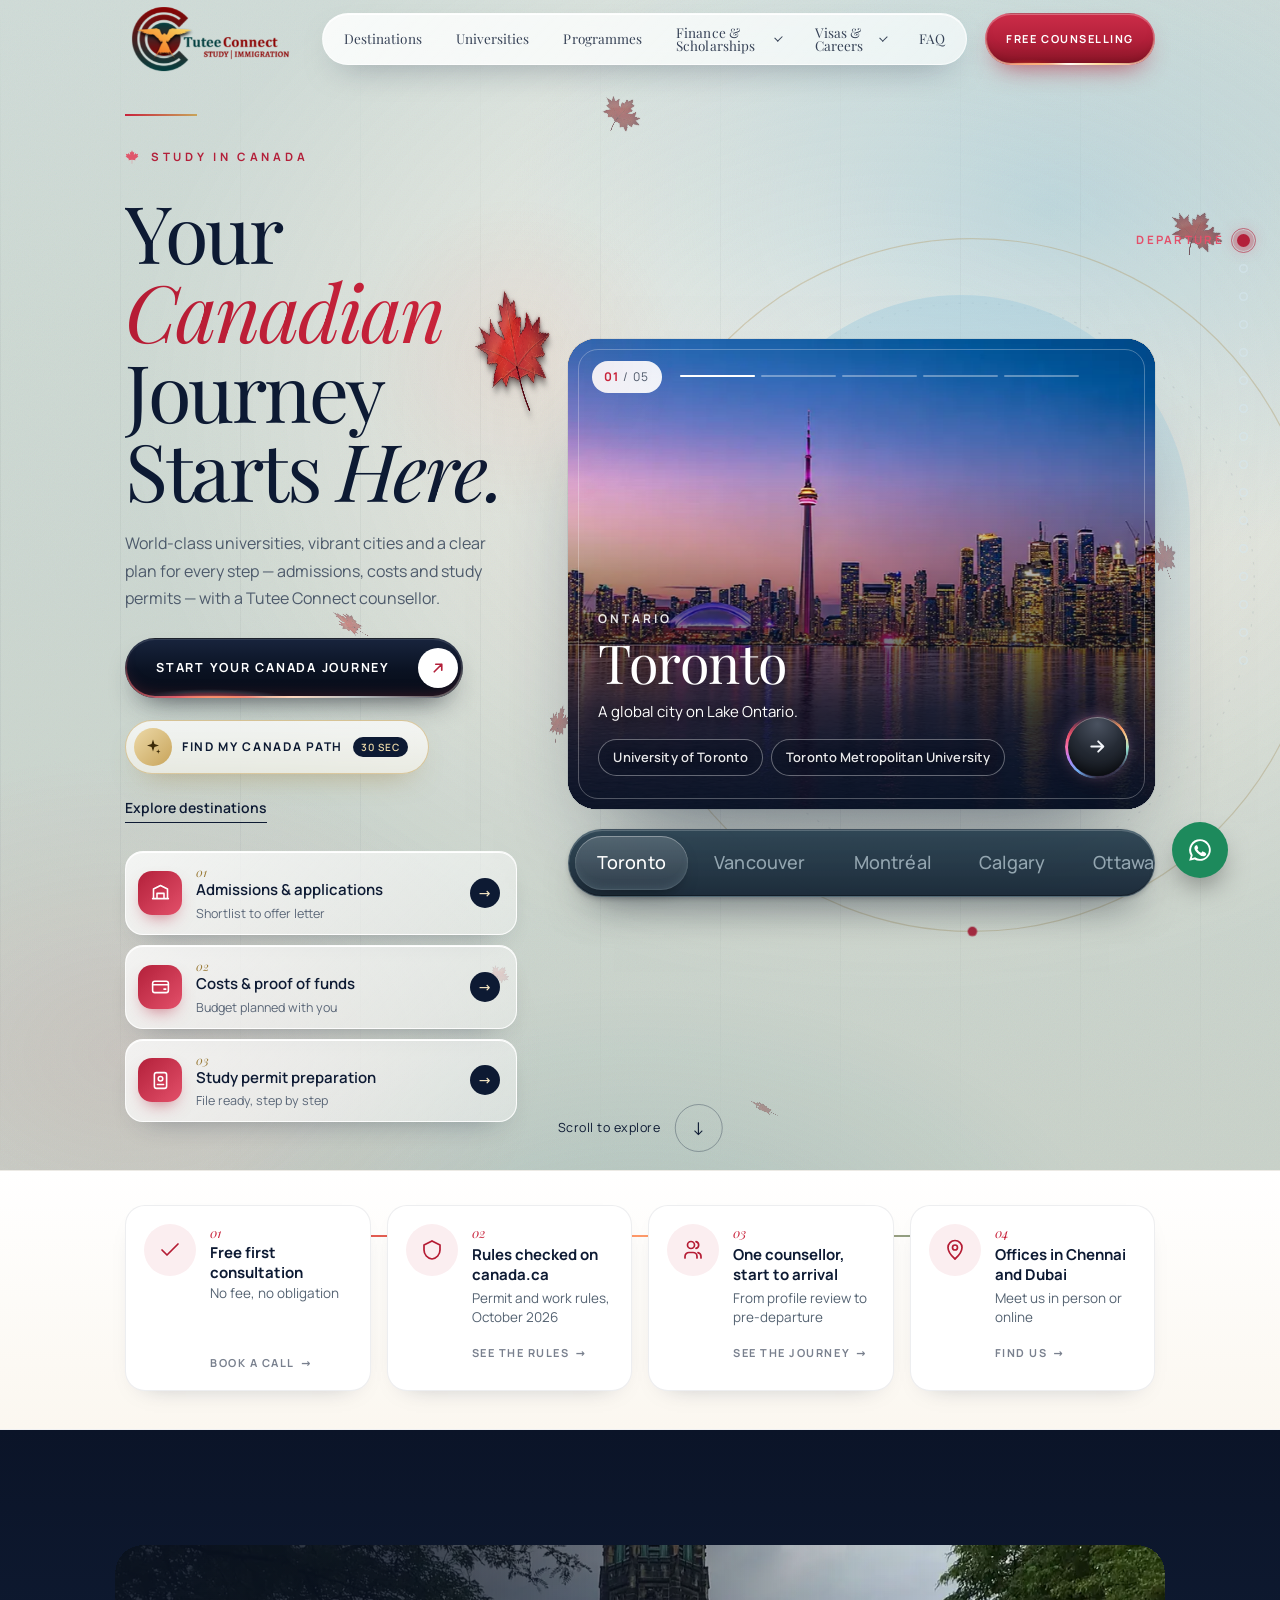
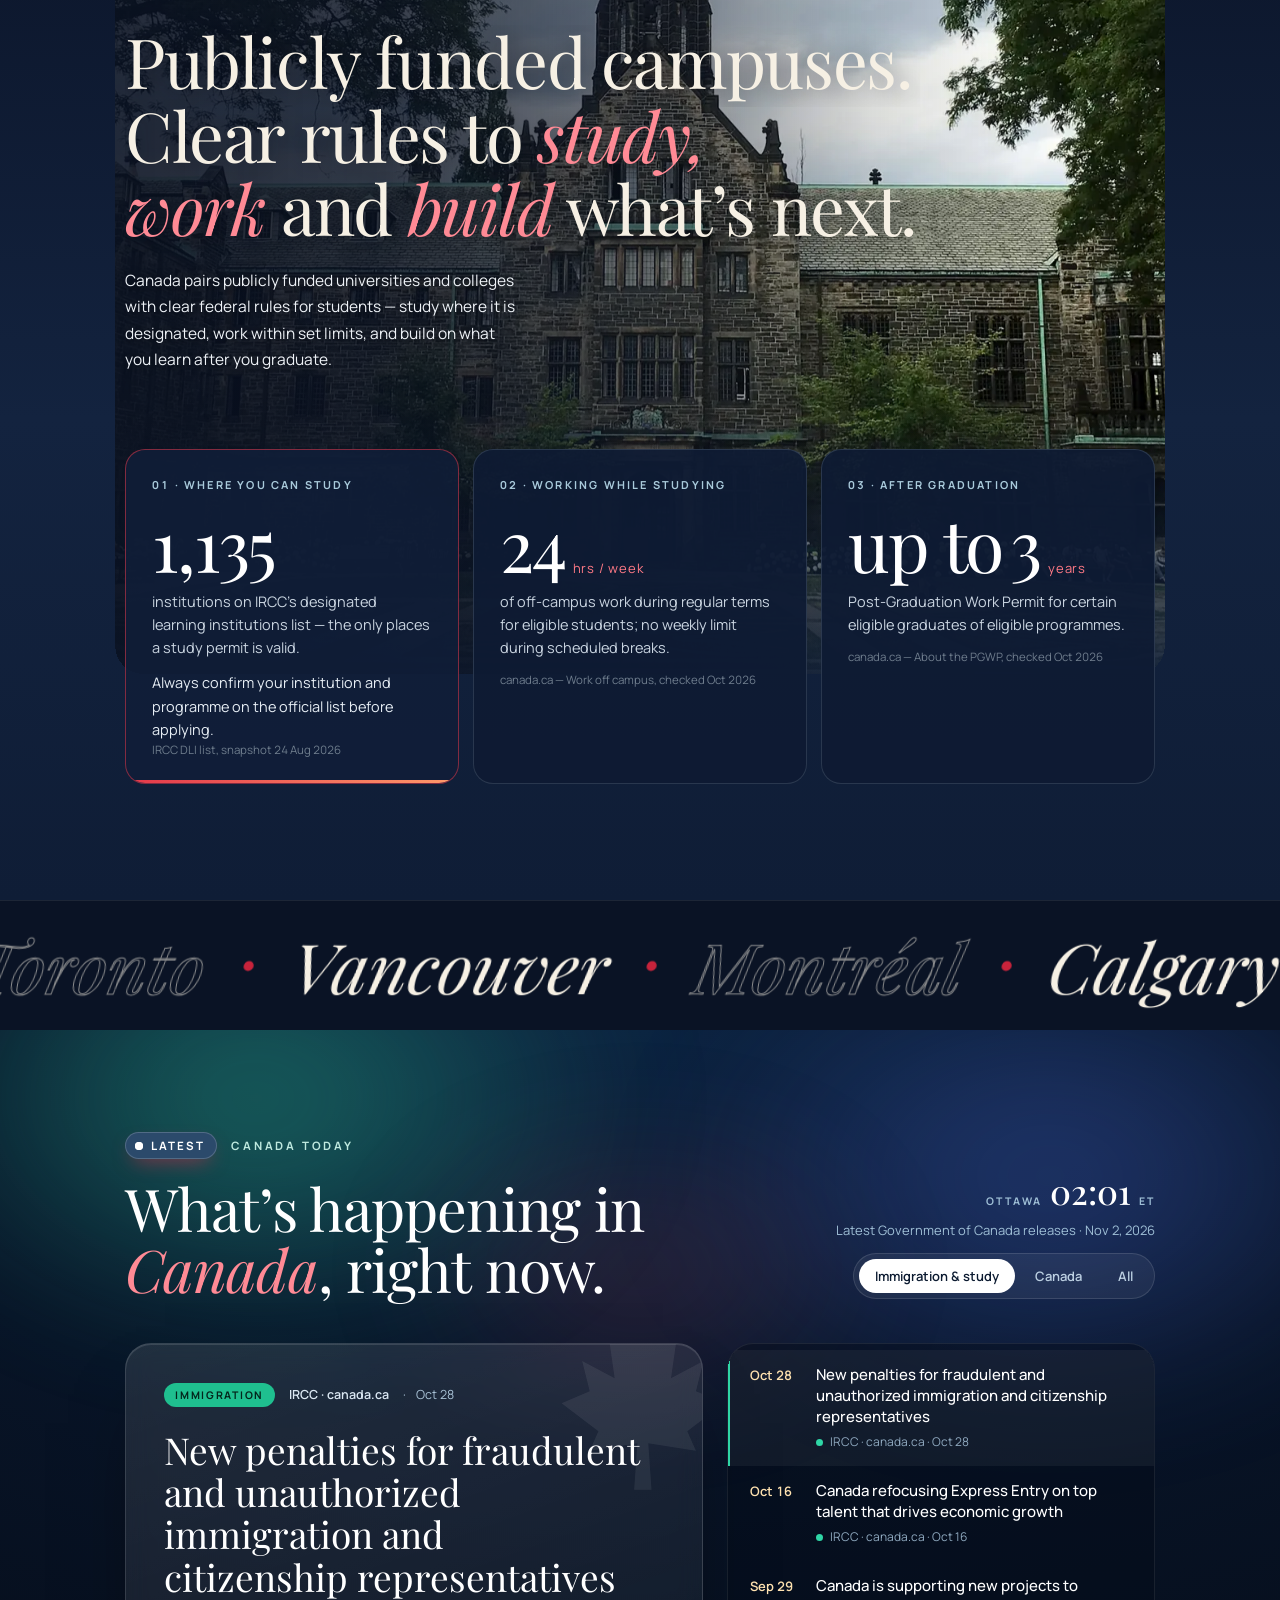
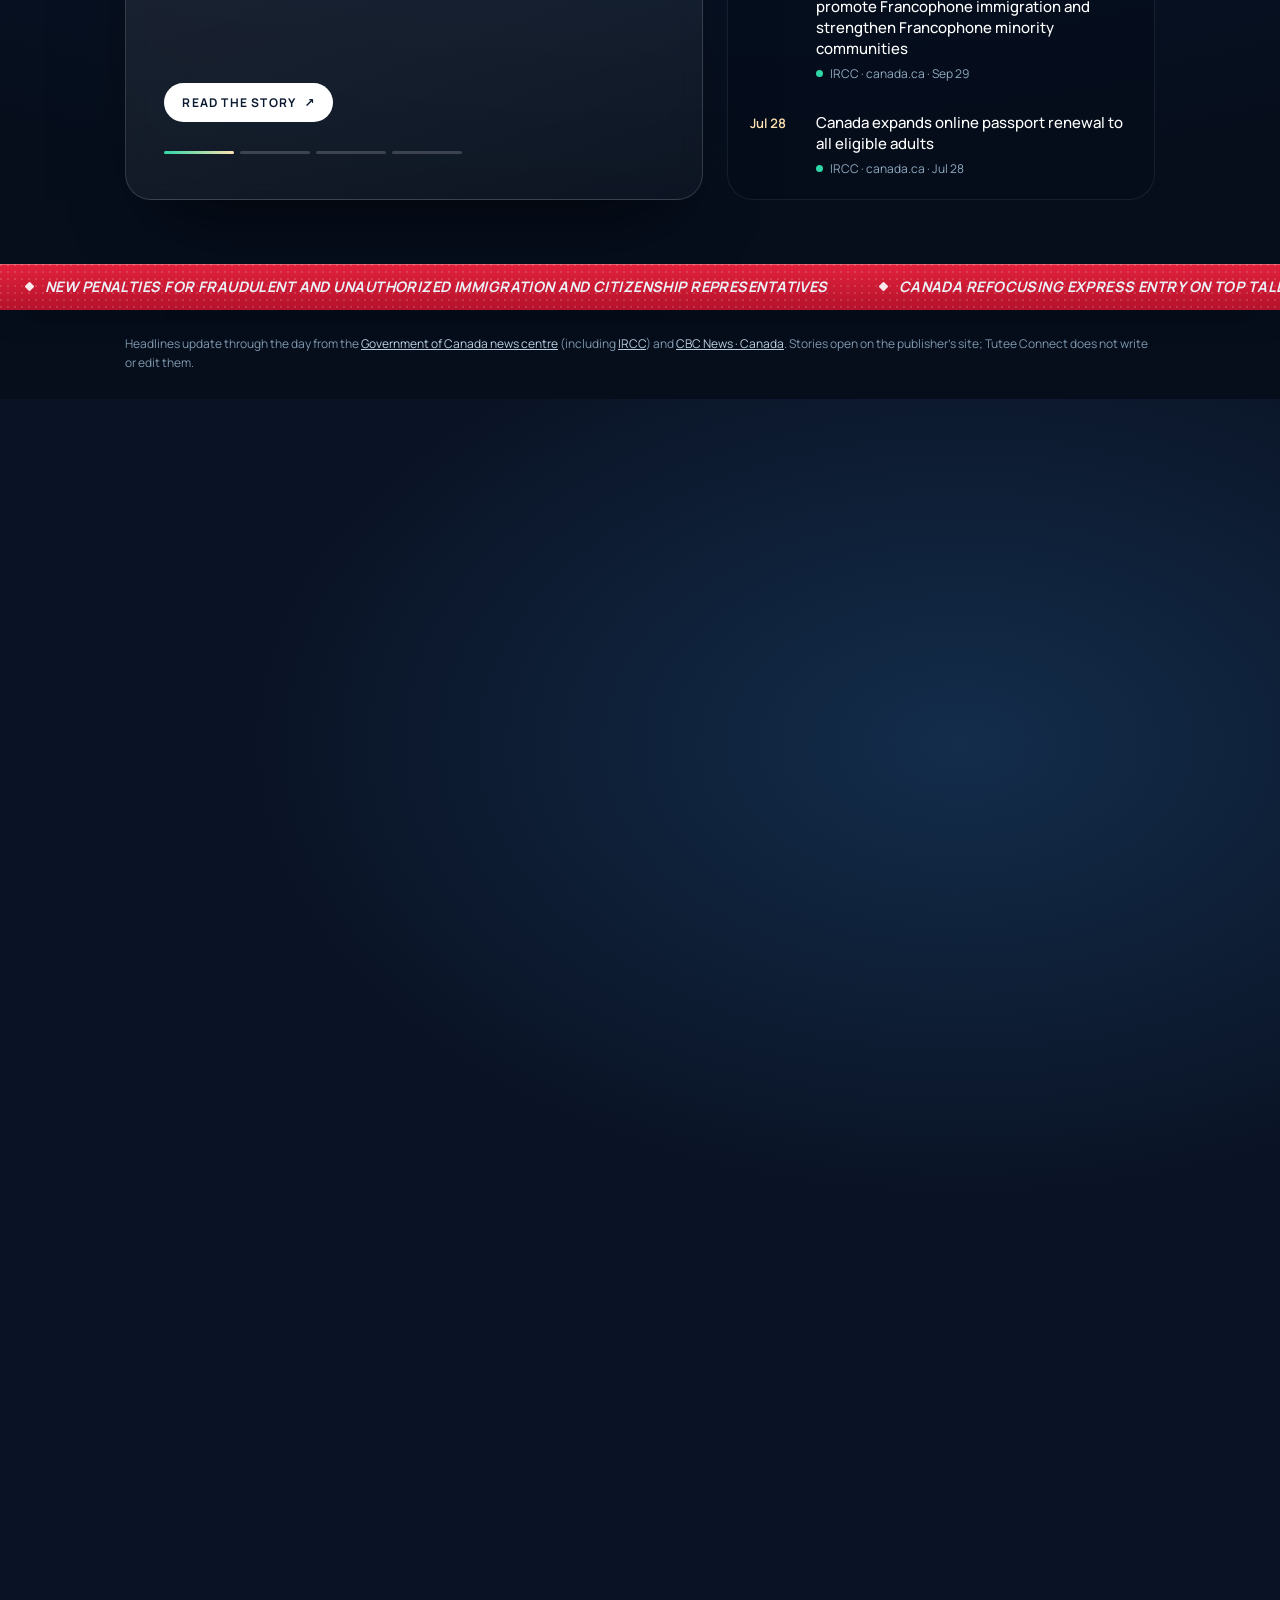
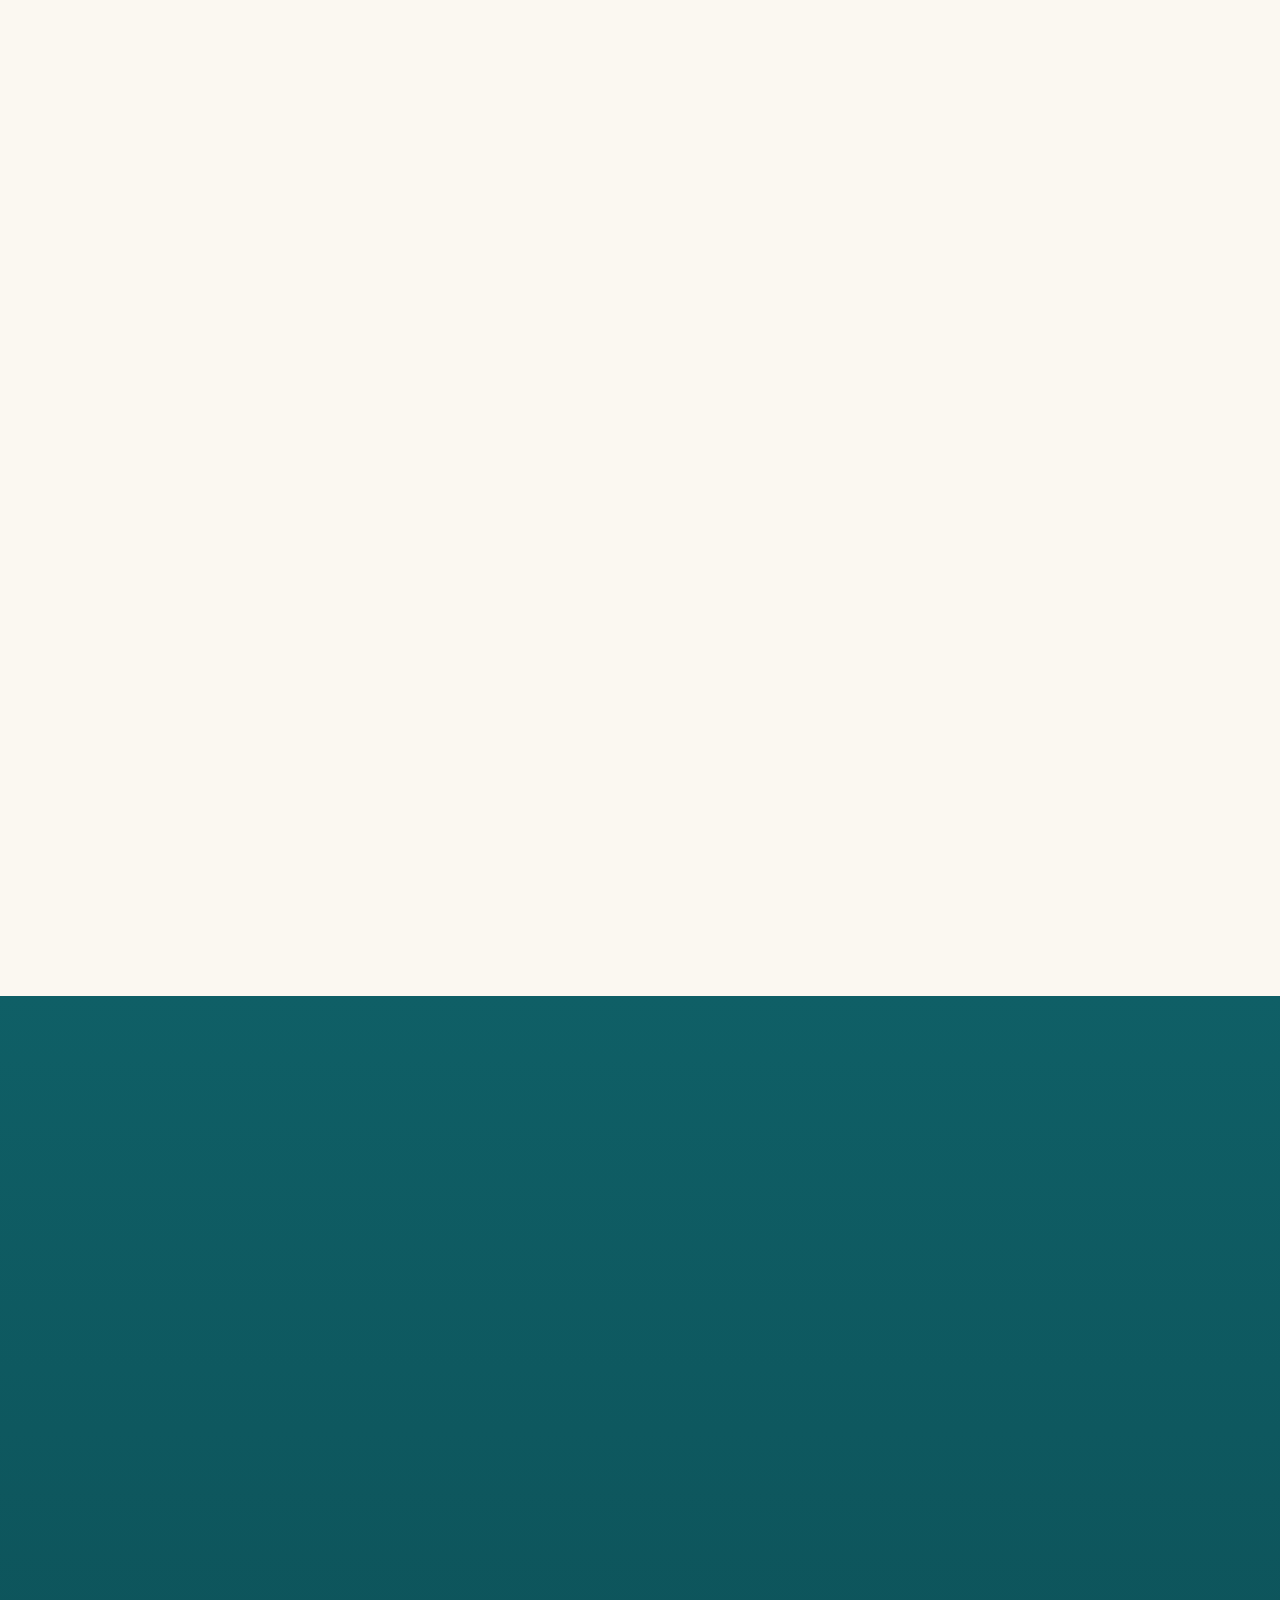
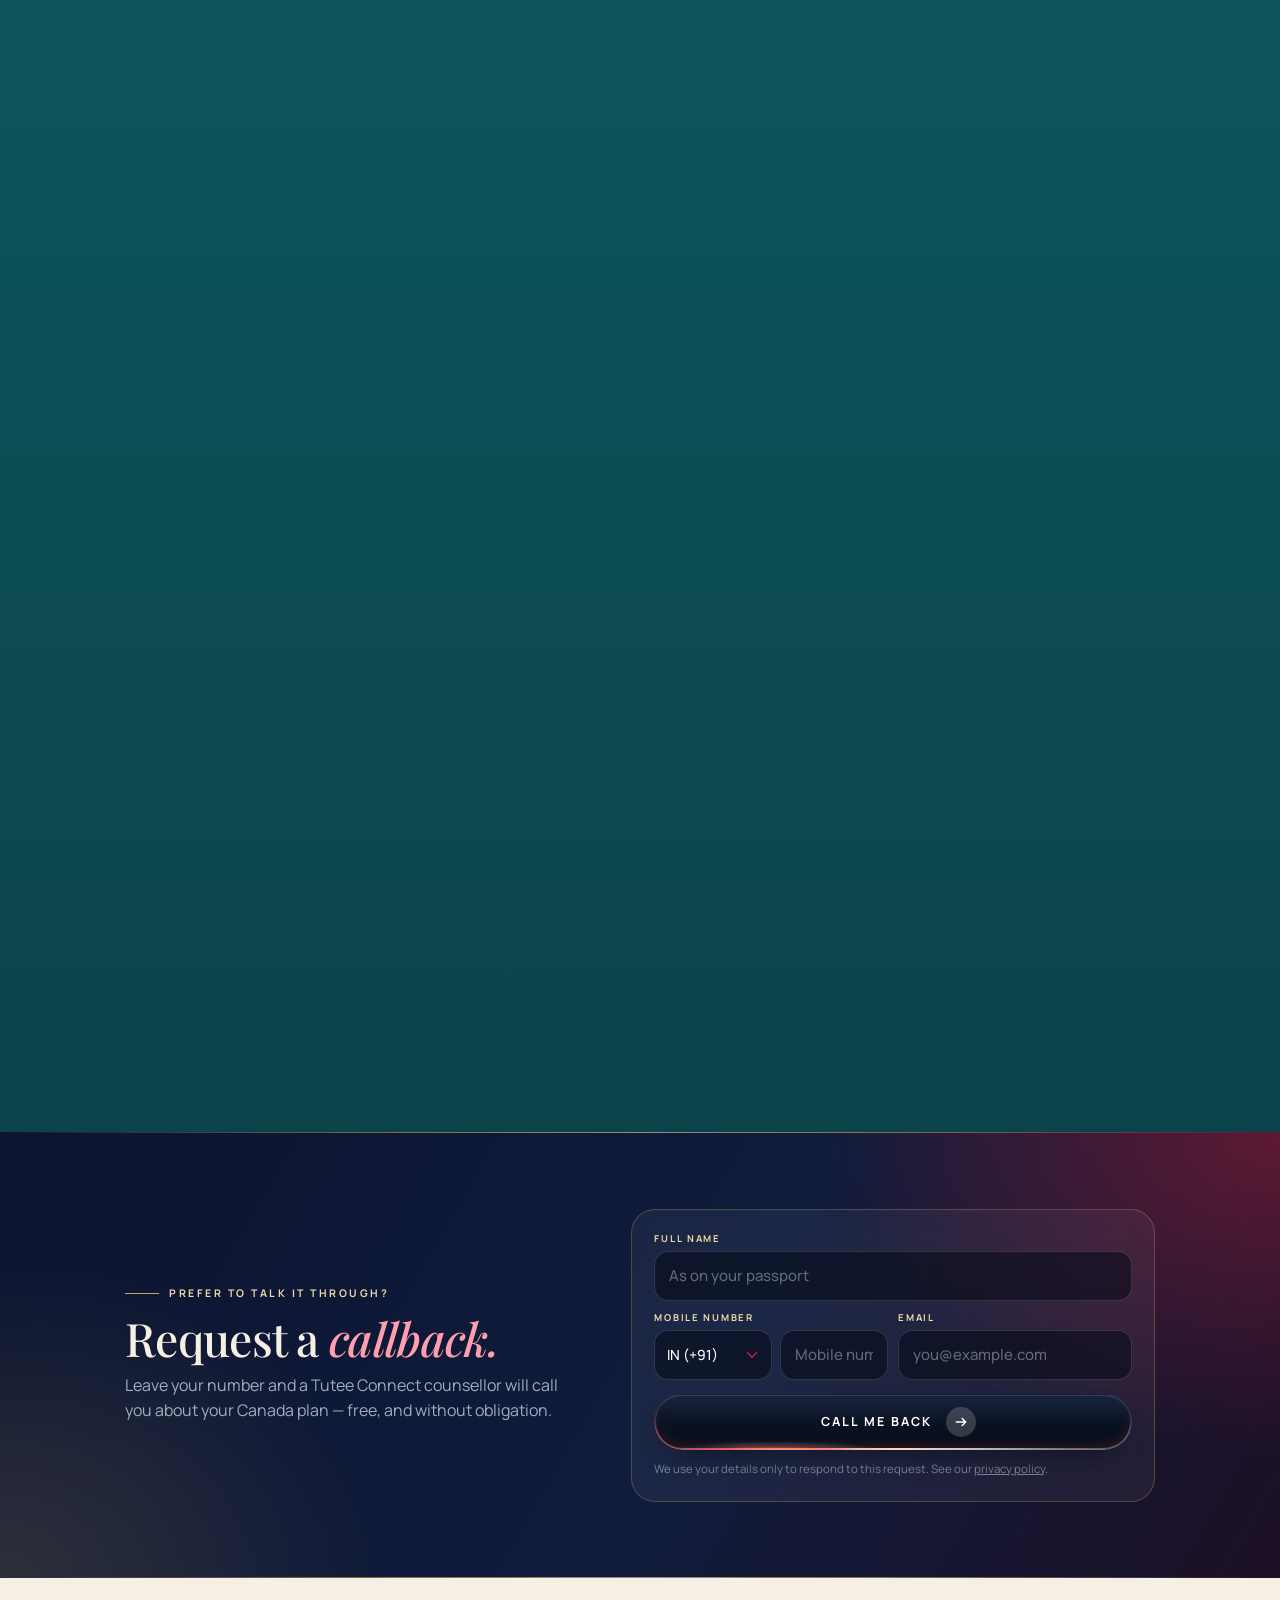
==== index.html @ 5ca63237 "canada changes" ====
<!DOCTYPE html>
<html lang="en-IN">
<head>
<meta charset="UTF-8">
<meta name="viewport" content="width=device-width, initial-scale=1">
<title>Study in Canada with Tutee Connect · Your Next Chapter, Written North</title>
<meta name="description" content="Explore Canadian cities and universities, build your study pathway, plan costs with official figures and prepare your study permit with Tutee Connect's Canada counsellors. Free counselling.">
<meta name="theme-color" content="#0a1325">
<link rel="icon" href="./assets/img/logo/icon-96.png">
<link rel="preload" as="font" type="font/woff2" href="./assets/canada/fonts/playfair-display-latin-400-normal.woff2" crossorigin>
<link rel="preload" as="font" type="font/woff2" href="./assets/canada/fonts/manrope-latin-500-normal.woff2" crossorigin>
<link rel="preload" as="image" href="./assets/img/cities/toronto.webp" imagesrcset="./assets/img/cities/toronto-m.webp 960w, ./assets/img/cities/toronto-l.webp 1280w, ./assets/img/cities/toronto.webp 1920w" imagesizes="(max-width: 760px) 97vw, (max-width: 999px) 100vw, (max-width: 1100px) 55vw, 700px" fetchpriority="high">
<link rel="stylesheet" href="./assets/canada/css/royal.css">
<style>
/* v119 · working-while-studying figures with visuals */
.wf2{gap:18px!important;border:0!important}
.wf2 .wf{position:relative;padding:22px 22px 24px!important;border-radius:22px;background:linear-gradient(160deg,rgba(255,255,255,.06),rgba(255,255,255,.015));border:1px solid rgba(200,164,90,.25)!important;overflow:hidden;transition:transform .5s var(--ease),border-color .4s}
.wf2 .wf:hover{transform:translateY(-6px);border-color:rgba(236,217,168,.6)!important}
.wf-v{position:relative;height:150px;border:0!important;padding:0!important;min-height:0!important;margin-bottom:14px;display:grid;place-items:center;border-radius:16px;background:radial-gradient(70% 90% at 50% 40%,rgba(227,80,106,.16),transparent 70%)}
.wf-v svg{margin-top:14px;width:104px;height:104px;fill:none;stroke-linecap:round;stroke-linejoin:round}
.wf-trk{stroke:rgba(255,255,255,.1);stroke-width:8}
.wf-ring{stroke:url(#none);stroke:#e3506a;stroke-width:8;stroke-dasharray:0 100;transform:rotate(-90deg);transform-origin:60px 60px;transition:stroke-dasharray 1.6s cubic-bezier(.3,.7,.2,1);filter:drop-shadow(0 0 6px rgba(227,80,106,.6))}
.wf2.in .wf-ring{stroke-dasharray:60 100}
.wf-hand line,.wf-min{stroke:#ecd9a8;stroke-width:3.5}
.wf-hand{transform-origin:60px 60px;animation:wfSpin 6s linear infinite}
.wf-dot{fill:#ecd9a8}
@keyframes wfSpin{to{transform:rotate(360deg)}}
.wf-cal{margin-top:14px;display:grid;grid-template-columns:repeat(6,22px);gap:6px}
.wf-cal i{display:grid;place-items:center;height:22px;border-radius:6px;font:700 9.5px var(--sans);font-style:normal;color:rgba(214,232,241,.45);background:rgba(255,255,255,.06)}
.wf-cal i.on{color:#fff;background:linear-gradient(135deg,#e3506a,#b3203a);box-shadow:0 0 12px rgba(227,80,106,.5);animation:wfPulse 3s ease-in-out infinite}
.wf-cal i.on:nth-child(6){animation-delay:.2s}.wf-cal i.on:nth-child(7){animation-delay:.4s}.wf-cal i.on:nth-child(8){animation-delay:.6s}.wf-cal i.on:nth-child(12){animation-delay:.8s}
@keyframes wfPulse{50%{filter:brightness(1.35)}}
.wf-inf{position:absolute;right:16px;top:4px;font:400 34px var(--serif);color:#ecd9a8}
.wf-uni path{stroke:#ecd9a8;stroke-width:3.5}
.wf-pin{fill:#e3506a;stroke:none;animation:wfBlink 1.6s ease-in-out infinite}
@keyframes wfBlink{50%{opacity:.2}}
.wf-tag{position:absolute;left:14px;top:12px;font:700 9.5px var(--sans);letter-spacing:.18em;text-transform:uppercase;color:#ecd9a8}
@media(prefers-reduced-motion:reduce){.wf-hand,.wf-cal i.on,.wf-pin{animation:none}.wf-ring{transition:none;stroke-dasharray:60 100}}
</style>
</head>
<body>

<a class="skip" href="#main">Skip to content</a>
<div class="progress" aria-hidden="true" data-progress></div>

<header class="hdr" data-hdr>
  <div class="wrap">
    <a class="logo" href="#top" aria-label="Tutee Connect — back to top"><img src="./assets/img/logo/logo-hd.webp" alt="Tutee Connect — Study | Immigration" width="1000" height="408"></a>
    <nav class="nav" aria-label="Primary">
      <a href="#destinations">Destinations</a><a href="#universities">Universities</a><a href="#programmes">Programmes</a>
      <div class="nav-dd"><a href="#finance" aria-haspopup="true">Finance &amp; Scholarships<i aria-hidden="true"></i></a><div class="nav-menu"><a href="#finance">Working while studying &amp; finance</a><a href="#scholarships">Scholarships &amp; loans</a></div></div>
      <div class="nav-dd"><a href="#permit" aria-haspopup="true">Visas &amp; Careers<i aria-hidden="true"></i></a><div class="nav-menu"><a href="#admissions">Admissions &amp; intakes</a><a href="#permit">Study permit</a><a href="#careers">Careers &amp; PR path</a><a href="#family">Coming with family</a></div></div>
      <a href="#faq">FAQ</a>
    </nav>
    <a class="btn sm hdr-cta cta2" href="#contact" data-magnetic><span class="cta2-roll" data-t="Free counselling"><span>Free counselling</span></span></a>
    <button class="burger" type="button" aria-label="Open menu" aria-controls="drawer" aria-expanded="false" data-open-drawer><span></span></button>
  </div>
</header>

<div class="drawer" id="drawer" aria-hidden="true" data-drawer>
  <div class="drawer-top">
    <span class="logo"><img src="./assets/img/logo/logo-hd.webp" alt="Tutee Connect" width="1000" height="408" style="height:34px"></span>
    <button class="x" type="button" aria-label="Close menu" data-close-drawer>×</button>
  </div>
  <nav class="dn" aria-label="Mobile" data-dn>
    <a class="dt" href="#destinations" style="--i:0"><span class="dt-ic"><svg viewBox="0 0 24 24" aria-hidden="true"><path d="M12 21s-7-6.2-7-11.5A7 7 0 0 1 19 9.5C19 14.8 12 21 12 21z"/><circle cx="12" cy="9.5" r="2.5"/></svg></span><span class="dt-t"><b>Destinations</b><small>Cities & provinces</small></span><span class="dt-n" aria-hidden="true">01</span></a><a class="dt" href="#universities" style="--i:1"><span class="dt-ic"><svg viewBox="0 0 24 24" aria-hidden="true"><path d="M3 9l9-5 9 5M5 10v8M9.5 10v8M14.5 10v8M19 10v8M3 20h18"/></svg></span><span class="dt-t"><b>Universities</b><small>Top schools & DLIs</small></span><span class="dt-n" aria-hidden="true">02</span></a><a class="dt" href="#programmes" style="--i:2"><span class="dt-ic"><svg viewBox="0 0 24 24" aria-hidden="true"><path d="M4 5.5A2.5 2.5 0 0 1 6.5 3H20v15H6.5A2.5 2.5 0 0 0 4 20.5zM4 20.5A2.5 2.5 0 0 0 6.5 23H20M8 8h8M8 12h6"/></svg></span><span class="dt-t"><b>Programmes</b><small>Build your pathway</small></span><span class="dt-n" aria-hidden="true">03</span></a><a class="dt" href="#admissions" style="--i:3"><span class="dt-ic"><svg viewBox="0 0 24 24" aria-hidden="true"><rect x="3" y="5" width="18" height="16" rx="2.5"/><path d="M3 10h18M8 3v4M16 3v4M8 14h3"/></svg></span><span class="dt-t"><b>Admissions</b><small>Intakes & docs</small></span><span class="dt-n" aria-hidden="true">04</span></a><a class="dt" href="#journey" style="--i:4"><span class="dt-ic"><svg viewBox="0 0 24 24" aria-hidden="true"><circle cx="6" cy="18" r="2.5"/><circle cx="18" cy="6" r="2.5"/><path d="M8.5 18H15a3 3 0 0 0 0-6H9a3 3 0 0 1 0-6h6.5"/></svg></span><span class="dt-t"><b>Your journey</b><small>Step by step</small></span><span class="dt-n" aria-hidden="true">05</span></a><a class="dt" href="#finance" style="--i:5"><span class="dt-ic"><svg viewBox="0 0 24 24" aria-hidden="true"><rect x="3" y="6" width="18" height="14" rx="2.5"/><path d="M3 10h18M16 15h2"/><path d="M6 6l9-3 2 3"/></svg></span><span class="dt-t"><b>Finance</b><small>Costs & funds</small></span><span class="dt-n" aria-hidden="true">06</span></a><a class="dt" href="#scholarships" style="--i:6"><span class="dt-ic"><svg viewBox="0 0 24 24" aria-hidden="true"><circle cx="12" cy="9" r="6"/><path d="M8.5 14l-1.5 7 5-3 5 3-1.5-7"/></svg></span><span class="dt-t"><b>Scholarships</b><small>Awards & funding</small></span><span class="dt-n" aria-hidden="true">07</span></a><a class="dt" href="#permit" style="--i:7"><span class="dt-ic"><svg viewBox="0 0 24 24" aria-hidden="true"><rect x="5" y="2.5" width="14" height="19" rx="2.5"/><circle cx="12" cy="10" r="3"/><path d="M8.5 17h7"/></svg></span><span class="dt-t"><b>Study permit</b><small>How to apply</small></span><span class="dt-n" aria-hidden="true">08</span></a><a class="dt" href="#careers" style="--i:8"><span class="dt-ic"><svg viewBox="0 0 24 24" aria-hidden="true"><rect x="3" y="7" width="18" height="13" rx="2.5"/><path d="M9 7V5a2 2 0 0 1 2-2h2a2 2 0 0 1 2 2v2M3 12.5h18"/></svg></span><span class="dt-t"><b>Careers</b><small>Work rights</small></span><span class="dt-n" aria-hidden="true">09</span></a><a class="dt" href="#life" style="--i:9"><span class="dt-ic"><svg viewBox="0 0 24 24" aria-hidden="true"><path d="M12 2l1.6 3.5 2.6-1-.6 4.2 3-1.6-.7 2.8 2.6 1.1-3.4 2.6.8 1.8-4.4-.7.3 4.3h-1.6l.3-4.3-4.4.7.8-1.8-3.4-2.6 2.6-1.1-.7-2.8 3 1.6-.6-4.2 2.6 1z"/></svg></span><span class="dt-t"><b>Life in Canada</b><small>Housing & seasons</small></span><span class="dt-n" aria-hidden="true">10</span></a><a class="dt dt-wide" href="#faq" style="--i:10"><span class="dt-ic"><svg viewBox="0 0 24 24" aria-hidden="true"><path d="M4 5h16v11H9l-5 4z"/><path d="M9.8 8.6a2.3 2.3 0 1 1 3 2.2c-.6.3-.8.6-.8 1.2M12 14h.01"/></svg></span><span class="dt-t"><b>Questions</b><small>Ask Tutee Connect AI</small></span><span class="dt-n" aria-hidden="true">11</span></a>
  </nav>
  <div class="dn-foot">
    <a class="btn" href="#contact">Free counselling <span class="ar">→</span></a>
    <div class="dn-quick"><a href="tel:+917358364959" aria-label="Call +91 735-836-4959"><svg viewBox="0 0 24 24" aria-hidden="true"><path d="M5 3h3.5l1.5 5-2.2 1.4a12 12 0 0 0 6.8 6.8L16 14l5 1.5V19a2 2 0 0 1-2 2A16 16 0 0 1 3 5a2 2 0 0 1 2-2z"/></svg>Call</a><a href="https://wa.me/917358364959" target="_blank" rel="noopener" aria-label="Chat on WhatsApp"><svg viewBox="0 0 24 24" aria-hidden="true"><path d="M4 20l1.3-4A8 8 0 1 1 8.4 19z"/><path d="M9 9.5c.3 2.2 2.3 4.3 4.6 4.8l1.2-1.2 1.7.8c-.2 1.2-1.2 1.9-2.4 1.8C10.8 15.4 8.4 13 8.2 9.7c0-1.2.7-2.1 1.8-2.3l.8 1.7z"/></svg>WhatsApp</a></div>
  </div>
</div>

<main id="main">

<!-- HERO · the maple-leaf journey ===================================== -->
<div class="loader" data-loader aria-hidden="true"><canvas class="loader-leaf" width="160" height="160" data-loader-leaf></canvas><span class="loader-line"><i></i></span><span class="loader-k">Tutee Connect · Canada</span></div>
<section class="hero hx" id="top" aria-label="Study in Canada" data-hero>
  <div class="hx-bg" aria-hidden="true"><i class="hx-aura" data-hx-aura></i><svg class="hx-orbit" viewBox="0 0 600 600"><circle cx="300" cy="300" r="290"/><circle cx="300" cy="300" r="236" class="o2"/><circle cx="300" cy="590" r="4" class="o-dot"/></svg></div>
  <div class="hx-grid">
    <div class="hx-copy">
      <p class="kicker kicker-leaf fade-up t1">Study in Canada</p>
      <h1 class="display" data-hero-title>
        <span class="ln"><span>Your</span></span>
        <span class="ln"><span class="crim">Canadian</span></span>
        <span class="ln"><span>Journey</span></span>
        <span class="ln"><span>Starts <em>Here.</em></span></span>
      </h1>
      <p class="hx-sub fade-up t2">World-class universities, vibrant cities and a clear plan for every step — admissions, costs and study permits — with a Tutee Connect counsellor.</p>
      <div class="hx-ctas fade-up t3">
        <a class="btn btn-hero cta2" href="#contact" data-magnetic><span class="cta2-roll" data-t="Start your Canada journey"><span>Start your Canada journey</span></span><span class="cta2-ar" aria-hidden="true"><svg viewBox="0 0 24 24"><path d="M7 17L17 7M9 7h8v8" fill="none" stroke="currentColor" stroke-width="2.2" stroke-linecap="round" stroke-linejoin="round"/></svg></span></a>
        <button type="button" class="qz-open" data-qz-open><span class="qz-ic"><svg viewBox="0 0 24 24" aria-hidden="true"><path d="M12 2l1.9 6.1L20 10l-6.1 1.9L12 18l-1.9-6.1L4 10l6.1-1.9z"/><path d="M19 15l.8 2.2L22 18l-2.2.8L19 21l-.8-2.2L16 18l2.2-.8z"/></svg></span>Find my Canada path<small>30 sec</small></button>
        <a class="tlink" href="#destinations">Explore destinations</a>
      </div>
      <ul class="hx-trust ht2" aria-label="What we help with"><li style="--i:0"><a href="#admissions"><span class="ht-ic"><svg viewBox="0 0 24 24" aria-hidden="true"><path d="M4 19V8l8-4 8 4v11M8 19v-6h8v6M3 19h18"/></svg></span><span class="ht-t"><small>01</small><b>Admissions &amp; applications</b><em>Shortlist to offer letter</em></span><span class="ht-ar" aria-hidden="true">→</span></a></li><li style="--i:1"><a href="#finance"><span class="ht-ic"><svg viewBox="0 0 24 24" aria-hidden="true"><rect x="3" y="6" width="18" height="13" rx="2.5"/><path d="M3 10h18M16 15h2"/></svg></span><span class="ht-t"><small>02</small><b>Costs &amp; proof of funds</b><em>Budget planned with you</em></span><span class="ht-ar" aria-hidden="true">→</span></a></li><li style="--i:2"><a href="#permit"><span class="ht-ic"><svg viewBox="0 0 24 24" aria-hidden="true"><rect x="5" y="3" width="14" height="18" rx="2.5"/><circle cx="12" cy="10" r="2.6"/><path d="M8.5 16.5h7"/></svg></span><span class="ht-t"><small>03</small><b>Study permit preparation</b><em>File ready, step by step</em></span><span class="ht-ar" aria-hidden="true">→</span></a></li></ul>
    </div>
    <div class="hx-stage fade-up t2">
      <div class="hx-tilt" data-hx-tilt>
      <figure class="hx-card" data-hx-card aria-live="polite">
        <i class="hx-blur" data-hx-blur style="background-image:url(./assets/img/cities/toronto-blur.webp)" aria-hidden="true"></i>
        <div class="hx-prog" aria-hidden="true" data-hx-prog><i class="on"></i><i></i><i></i><i></i><i></i></div>
        <img class="on" data-c="toronto" src="./assets/img/cities/toronto.webp" srcset="./assets/img/cities/toronto-m.webp 960w, ./assets/img/cities/toronto-l.webp 1280w, ./assets/img/cities/toronto.webp 1920w" sizes="(max-width: 760px) 97vw, (max-width: 999px) 100vw, (max-width: 1100px) 55vw, 700px" alt="Toronto waterfront and the CN Tower" width="2400" height="1501" fetchpriority="high" data-h-img>
        <img data-c="vancouver" src="./assets/img/cities/vancouver.webp" srcset="./assets/img/cities/vancouver-m.webp 960w, ./assets/img/cities/vancouver-l.webp 1280w, ./assets/img/cities/vancouver.webp 1920w" sizes="(max-width: 760px) 97vw, (max-width: 999px) 100vw, (max-width: 1100px) 55vw, 700px" alt="Vancouver skyline, harbour and North Shore mountains" width="2400" height="1718" loading="lazy" fetchpriority="low" decoding="async">
        <img data-c="montreal" src="./assets/img/cities/montreal.webp" srcset="./assets/img/cities/montreal-m.webp 960w, ./assets/img/cities/montreal-l.webp 1280w, ./assets/img/cities/montreal.webp 1920w" sizes="(max-width: 760px) 97vw, (max-width: 999px) 100vw, (max-width: 1100px) 55vw, 700px" alt="Montréal skyline above the Old Port" width="2400" height="1572" loading="lazy" fetchpriority="low" decoding="async">
        <img data-c="calgary" src="./assets/img/cities/calgary.webp" srcset="./assets/img/cities/calgary-m.webp 960w, ./assets/img/cities/calgary-l.webp 1280w, ./assets/img/cities/calgary.webp 1920w" sizes="(max-width: 760px) 97vw, (max-width: 999px) 100vw, (max-width: 1100px) 55vw, 700px" alt="Calgary downtown skyline" width="2400" height="1351" loading="lazy" fetchpriority="low" decoding="async">
        <img data-c="ottawa" src="./assets/img/cities/ottawa.webp" srcset="./assets/img/cities/ottawa-m.webp 960w, ./assets/img/cities/ottawa-l.webp 1280w, ./assets/img/cities/ottawa.webp 1920w" sizes="(max-width: 760px) 97vw, (max-width: 999px) 100vw, (max-width: 1100px) 55vw, 700px" alt="Parliament of Canada above the Ottawa River" width="2400" height="1351" loading="lazy" fetchpriority="low" decoding="async">
        <span class="hx-num"><b data-hx-n>01</b> / 05</span>
        <figcaption class="hx-cap"><span data-hx-prov>Ontario</span><b data-hx-name>Toronto</b><small data-hx-line>A global city on Lake Ontario.</small><span class="hx-unis" data-hx-unis><em>University of Toronto</em><em>Toronto Metropolitan University</em></span></figcaption>
        <button type="button" class="hx-go" data-hx-go aria-label="Explore Toronto in the destinations atlas"><svg class="go-ar" viewBox="0 0 24 24" aria-hidden="true"><path d="M5 12h13M13 6l6 6-6 6" fill="none" stroke="currentColor" stroke-width="2.2" stroke-linecap="round" stroke-linejoin="round"/></svg></button>
        <small class="hx-cred" data-hx-cred></small>
        <span class="hx-glare" aria-hidden="true"></span>
      </figure>
      </div>
      <div class="hx-tabs" role="tablist" aria-label="Choose a city" data-hx-tabs>
        <button type="button" role="tab" data-city="toronto" aria-selected="true">Toronto</button>
        <button type="button" role="tab" data-city="vancouver" aria-selected="false">Vancouver</button>
        <button type="button" role="tab" data-city="montreal" aria-selected="false">Montréal</button>
        <button type="button" role="tab" data-city="calgary" aria-selected="false">Calgary</button>
        <button type="button" role="tab" data-city="ottawa" aria-selected="false">Ottawa</button>
      </div>
    </div>
  </div>
  <a class="scroll-btn" href="#manifesto"><span>Scroll to explore</span><i aria-hidden="true">↓</i></a>
</section>
<canvas class="leaf-layer" data-leaf-layer aria-hidden="true"></canvas>

<!-- MANIFESTO =========================================================== -->
<section class="proof" aria-label="Why students work with Tutee Connect" data-proof>
  <ul class="wrap proof-list">
    <span class="pf-line" aria-hidden="true"><i></i></span>
    <li><a class="pf" href="#contact" style="--i:0"><span class="pf-ic"><svg viewBox="0 0 24 24" aria-hidden="true"><path d="M20 6 9 17l-5-5" fill="none" stroke="currentColor" stroke-width="1.7" stroke-linecap="round" stroke-linejoin="round"/></svg><i aria-hidden="true"></i></span><span class="pf-t"><small class="pf-n">01</small><b>Free first consultation</b><span class="pf-s">No fee, no obligation</span><span class="pf-more">Profile, budget and options reviewed together</span></span><span class="pf-go" aria-hidden="true">Book a call <em>→</em></span></a></li>
    <li><a class="pf" href="#permit" style="--i:1"><span class="pf-ic"><svg viewBox="0 0 24 24" aria-hidden="true"><path d="M12 3 4 7v5c0 4.5 3.4 8.4 8 9 4.6-.6 8-4.5 8-9V7z" fill="none" stroke="currentColor" stroke-width="1.7" stroke-linecap="round" stroke-linejoin="round"/></svg><i aria-hidden="true"></i></span><span class="pf-t"><small class="pf-n">02</small><b>Rules checked on canada.ca</b><span class="pf-s">Permit and work rules, October 2026</span><span class="pf-more">Permit and PGWP points link to IRCC</span></span><span class="pf-go" aria-hidden="true">See the rules <em>→</em></span></a></li>
    <li><a class="pf" href="#journey" style="--i:2"><span class="pf-ic"><svg viewBox="0 0 24 24" aria-hidden="true"><path d="M16 20v-1.5a4 4 0 0 0-4-4H8a4 4 0 0 0-4 4V20M10 10.5a3.5 3.5 0 1 0 0-7 3.5 3.5 0 0 0 0 7M20 20v-1.5a4 4 0 0 0-3-3.9M15 3.6a3.5 3.5 0 0 1 0 6.8" fill="none" stroke="currentColor" stroke-width="1.7" stroke-linecap="round" stroke-linejoin="round"/></svg><i aria-hidden="true"></i></span><span class="pf-t"><small class="pf-n">03</small><b>One counsellor, start to arrival</b><span class="pf-s">From profile review to pre-departure</span><span class="pf-more">Eight steps, one person to ask</span></span><span class="pf-go" aria-hidden="true">See the journey <em>→</em></span></a></li>
    <li><a class="pf" href="#contact" style="--i:3"><span class="pf-ic"><svg viewBox="0 0 24 24" aria-hidden="true"><path d="M12 21s-7-6.2-7-11.5A7 7 0 0 1 19 9.5C19 14.8 12 21 12 21zM12 12a2.5 2.5 0 1 0 0-5 2.5 2.5 0 0 0 0 5" fill="none" stroke="currentColor" stroke-width="1.7" stroke-linecap="round" stroke-linejoin="round"/></svg><i aria-hidden="true"></i></span><span class="pf-t"><small class="pf-n">04</small><b>Offices in Chennai and Dubai</b><span class="pf-s">Meet us in person or online</span><span class="pf-more">Chennai · Dubai · or a video call</span></span><span class="pf-go" aria-hidden="true">Find us <em>→</em></span></a></li>
  </ul>
</section>
<section class="mf2" id="manifesto" aria-label="Why Canada" data-mf2>
  <div class="mf2-sticky">
    <figure class="mf2-media" data-mf2-media aria-hidden="true">
      <div class="mf2-img" data-mf2-img><img src="./assets/img/photos/trinity-college.webp" srcset="./assets/img/photos/trinity-college-m.webp 1200w, ./assets/img/photos/trinity-college.webp 1920w" sizes="100vw" alt="Trinity College quadrangle, University of Toronto" width="2560" height="1918" loading="lazy" decoding="async"></div>
      <div class="mf2-shade"></div>
      <figcaption>Trinity College, University of Toronto</figcaption>
    </figure>
    <div class="mf2-hot" data-mf2-hot>
    </div>
    <div class="wrap mf2-copy">
      <p class="kicker" style="color:var(--ice)">A country that asks what you want to become</p>
      <h2 class="mf2-title" data-mf2-title>
        <span class="ln"><span>Publicly funded campuses.</span></span>
        <span class="ln"><span>Clear rules to <em>study,</em></span></span>
        <span class="ln"><span><em>work</em> and <em>build</em> what’s next.</span></span>
      </h2>
      <p class="mf2-lede">Canada pairs publicly funded universities and colleges with clear federal rules for students — study where it is designated, work within set limits, and build on what you learn after you graduate.</p>
    </div>
  </div>
  <div class="wrap mf2-rail" data-mf2-rail>
    <article class="mf2-stat rv" data-stat="0" tabindex="0">
      <span class="mf2-k">01 · Where you can study</span>
      <b><span data-count="1135">1,135</span></b>
      <p>institutions on IRCC’s designated learning institutions list — the only places a study permit is valid.</p>
      <div class="mf2-more"><p>Always confirm your institution and programme on the official list before applying.</p><span class="src">IRCC DLI list, snapshot 24 Aug 2026</span></div>
      <i class="mf2-bar"></i>
    </article>
    <article class="mf2-stat rv" data-stat="1" tabindex="0">
      <span class="mf2-k">02 · Working while studying</span>
      <b><span data-count="24">24</span><sup>hrs / week</sup></b>
      <p>of off-campus work during regular terms for eligible students; no weekly limit during scheduled breaks.</p>
      <div class="mf2-more"><p>Earn while you study — your part-time income can support your day-to-day living costs.</p><span class="src">canada.ca — Work off campus, checked Oct 2026</span></div>
      <i class="mf2-bar"></i>
    </article>
    <article class="mf2-stat rv" data-stat="2" tabindex="0">
      <span class="mf2-k">03 · After graduation</span>
      <b>up to <span data-count="3">3</span><sup>years</sup></b>
      <p>Post-Graduation Work Permit for certain eligible graduates of eligible programmes.</p>
      <div class="mf2-more"><p>Length usually follows programme length; language results and field-of-study rules apply. Not automatic.</p><span class="src">canada.ca — About the PGWP, checked Oct 2026</span></div>
      <i class="mf2-bar"></i>
    </article>
  </div>
</section>

<!-- DESTINATIONS ======================================================== -->
<div class="mq" aria-hidden="true"><div class="mq-track"><div class="mq-row"><span>Toronto</span><i></i><span>Vancouver</span><i></i><span>Montréal</span><i></i><span>Calgary</span><i></i><span>Ottawa</span><i></i><span>Halifax</span><i></i><span>Edmonton</span><i></i><span>Winnipeg</span><i></i></div><div class="mq-row"><span>Toronto</span><i></i><span>Vancouver</span><i></i><span>Montréal</span><i></i><span>Calgary</span><i></i><span>Ottawa</span><i></i><span>Halifax</span><i></i><span>Edmonton</span><i></i><span>Winnipeg</span><i></i></div></div></div>
<section class="nw" id="news" aria-labelledby="nw-title" data-news>
  <div class="nw-sky" aria-hidden="true"><i></i><i></i><i></i></div>
  <div class="wrap">
    <div class="nw-head">
      <div>
        <p class="nw-kick"><span class="nw-live"><i></i>Live</span> Canada today</p>
        <h2 class="nw-title" id="nw-title">What&rsquo;s happening in <em>Canada</em>, right now.</h2>
      </div>
      <div class="nw-meta">
        <div class="nw-clock"><small>Ottawa</small><b data-nw-clock>--:--</b><small>ET</small></div>
        <p class="nw-upd" data-nw-upd>Connecting to the wire&hellip;</p>
        <div class="nw-filter" role="group" aria-label="Filter headlines" data-nw-filter>
          <button type="button" aria-pressed="true" data-k="ircc">Immigration &amp; study</button><button type="button" aria-pressed="false" data-k="canada">Canada</button><button type="button" aria-pressed="false" data-k="">All</button>
        </div>
      </div>
    </div>
    <div class="nw-grid">
      <article class="nw-lead" data-nw-lead aria-live="polite">
        <div class="nw-skel"><i></i><i></i><i></i></div>
      </article>
      <ol class="nw-wire" data-nw-wire aria-label="Latest headlines"></ol>
    </div>
  </div>
  <div class="lt lt-run" aria-hidden="true"><div class="nw-crawl-in"><div class="nw-crawl-track" data-nw-crawl></div></div></div>
  <p class="wrap nw-src">Headlines update through the day from the <a href="https://www.canada.ca/en/news.html" target="_blank" rel="noopener">Government of Canada news centre</a> (including <a href="https://www.canada.ca/en/immigration-refugees-citizenship/news.html" target="_blank" rel="noopener">IRCC</a>) and <a href="https://www.cbc.ca/news/canada" target="_blank" rel="noopener">CBC News &middot; Canada</a>. Stories open on the publisher&rsquo;s site; Tutee Connect does not write or edit them.</p>
</section>
<section class="sec dark dests" id="destinations">
  <div class="wrap">
    <div class="head two">
      <div><p class="kicker rv"><span class="no">01</span> Destinations</p><h2 class="display d-l rv-lines" style="margin-top:18px"><span class="ln"><span>Eight cities.</span></span><span class="ln"><span>One <em class="em-c">atlas.</em></span></span></h2></div>
      <p class="lede rv d1">Select a city on the map to open its dossier — atmosphere, universities, study strengths, living-cost considerations and seasons. Markers are plotted from real coordinates.</p>
    </div>
    <div class="atlas">
      <div class="map-wrap rv">
        <div class="map-tools">
          <div class="seg" role="group" aria-label="Map view"><button type="button" aria-pressed="true" data-view="all">All Canada</button><button type="button" aria-pressed="false" data-view="corridor">Ontario–Québec</button></div>
          <span class="fine">Tap a marker or a city name</span>
        </div>
        <div class="map" data-map="cities">
          <div class="map-art"><img src="./assets/canada/img/royal-map.svg" alt="Map of Canada" width="1000" height="760"></div>
        </div>
        <div class="city-chips" role="group" aria-label="Choose a city" data-city-chips></div>
      </div>
      <article class="dossier rv d1" data-dossier aria-live="polite"></article>
    </div>
    <div class="cpc-h rv"><b>City postcards</b><small>Tap a city to open its dossier</small></div>
    <div class="cpc rv" data-cpc><button type="button" class="cpc-toronto" data-c="toronto" aria-label="Open the Toronto dossier"><i aria-hidden="true"></i><span class="cp-n" aria-hidden="true">01</span><span class="cp-t"><small>Ontario</small><b>Toronto</b><span>Open dossier →</span></span></button><button type="button" class="cpc-vancouver" data-c="vancouver" aria-label="Open the Vancouver dossier"><i aria-hidden="true"></i><span class="cp-n" aria-hidden="true">02</span><span class="cp-t"><small>British Columbia</small><b>Vancouver</b><span>Open dossier →</span></span></button><button type="button" class="cpc-montreal" data-c="montreal" aria-label="Open the Montréal dossier"><i aria-hidden="true"></i><span class="cp-n" aria-hidden="true">03</span><span class="cp-t"><small>Québec</small><b>Montréal</b><span>Open dossier →</span></span></button><button type="button" class="cpc-calgary" data-c="calgary" aria-label="Open the Calgary dossier"><i aria-hidden="true"></i><span class="cp-n" aria-hidden="true">04</span><span class="cp-t"><small>Alberta</small><b>Calgary</b><span>Open dossier →</span></span></button><button type="button" class="cpc-ottawa" data-c="ottawa" aria-label="Open the Ottawa dossier"><i aria-hidden="true"></i><span class="cp-n" aria-hidden="true">05</span><span class="cp-t"><small>Ontario</small><b>Ottawa</b><span>Open dossier →</span></span></button></div>
    <p class="src" style="margin-top:26px">Institution counts: IRCC <a href="https://www.canada.ca/en/immigration-refugees-citizenship/services/study-canada/study-permit/prepare/designated-learning-institutions-list.html" target="_blank" rel="noopener">Designated learning institutions list</a> (24 Aug 2026). Map: Natural Earth; lakes © OpenStreetMap contributors (ODbL).</p>
  </div>
</section>

<!-- UNIVERSITIES ======================================================== -->
<section class="sec light unis" id="universities">
  <div class="wrap">
    <div class="head two">
      <div><p class="kicker rv"><span class="no">02</span> Top universities</p><h2 class="display d-l" style="margin-top:18px"><span class="ln"><span>Find the campus</span></span><span class="ln"><span>that <em class="em-t">fits</em> you.</span></span></h2></div>
      <div class="rv d1"><p class="lede">Explore 19 of Canada's top research universities, filter by study area, and open a profile. Every institution here is on IRCC's designated list.</p><p class="fine" style="margin-top:12px">Tuition, intakes and entry requirements change by programme and year — your counsellor confirms them on each official site rather than us guessing here.</p></div>
    </div>
    <div class="uni-grid">
      <div class="rv">
        <div class="u-search">
          <label class="sr-only" for="u-q">Search universities or cities</label>
          <input class="field" id="u-q" type="search" placeholder="Search top universities or a city — e.g. Waterloo, Montréal" autocomplete="off" data-u-q>
          <div class="chips-row" role="group" aria-label="Study area" data-u-areas></div>
          <div style="display:flex;gap:10px;align-items:center;flex-wrap:wrap"><label class="fine" for="u-level">Level</label><select class="field" id="u-level" style="max-width:260px;min-height:42px" data-u-level><option value="">Any level</option><option>Bachelor's</option><option>Master's</option><option>Doctorate</option></select><span class="fine" data-u-count></span></div>
        </div>
        <ul class="u-list" data-u-list></ul>
      </div>
      <div class="u-stage rv d1">
        <div class="u-map">
          <div class="map-tools" style="margin-bottom:10px"><div class="seg" role="group" aria-label="Map view"><button type="button" aria-pressed="true" data-view="all">All Canada</button><button type="button" aria-pressed="false" data-view="corridor">Ontario–Québec</button></div></div>
          <div class="map" data-map="unis"><div class="map-art"><img src="./assets/canada/img/royal-map.svg" alt="Map of Canada showing university locations" width="1000" height="760" loading="lazy"></div></div>
        </div>
        <article class="profile" data-profile aria-live="polite"></article>
      </div>
    </div>

    <a class="dir-cta rv" href="./explore-universities.html">
      <span class="dir-cta-num" aria-hidden="true">1,135</span>
      <span class="dir-cta-txt"><small>Beyond the top universities</small><b>Search every designated institution in Canada</b><em>Colleges, polytechnics and specialist schools too — straight from IRCC's register, with each institution's PGWP status.</em></span>
      <span class="eu2"><span class="eu2-roll" data-t="Explore universities"><span>Explore universities</span></span><span class="eu2-ar" aria-hidden="true"><svg viewBox="0 0 24 24"><path d="M7 17L17 7M9 7h8v8" fill="none" stroke="currentColor" stroke-width="2" stroke-linecap="round" stroke-linejoin="round"/></svg></span></span>
    </a>
  <div class="mini-cta rv"><p>Found a few that fit? A counsellor turns them into a shortlist &mdash; ambitious, target and safe.</p><a class="btn sm" href="#contact">Build my shortlist <span class="ar">&rarr;</span></a></div>
  </div>
</section>

<!-- PROGRAMMES ========================================================== -->
<section class="sec prog" id="programmes">
  <div class="wrap">
    <div class="head two">
      <div><p class="kicker rv"><span class="no">03</span> Programme discovery</p><h2 class="display d-l" style="margin-top:18px"><span class="ln"><span>Build your</span></span><span class="ln"><span><em>pathway.</em></span></span></h2></div>
      <p class="lede rv d1">Choose a level, a field and a region. You'll see what that route usually looks like in Canada, which universities are known for the field, how many institutions match, and the PGWP points to check.</p>
    </div>
    <div class="builder">
      <div class="rv b-route" data-builder>
        <span class="b-line" aria-hidden="true"><i></i></span>
        <div class="b-step"><h4><i>i.</i> Qualification level</h4><div class="pick" role="group" aria-label="Qualification level" data-b="level"></div></div>
        <div class="b-step"><h4><i>ii.</i> Study area</h4><div class="pick" role="group" aria-label="Study area" data-b="area"></div></div>
        <div class="b-step"><h4><i>iii.</i> Region</h4><div class="pick" role="group" aria-label="Region" data-b="region"></div></div>
      </div>
      <article class="result rv d1" data-result aria-live="polite"></article>
    </div>
  </div>
</section>

<!-- JOURNEY ============================================================= -->
<section class="cb" aria-labelledby="cb-t">
  <div class="wrap cb-in">
    <div>
      <small class="cb-k">Prefer to talk it through?</small>
      <h2 id="cb-t">Request a <em>callback.</em></h2>
      <p class="cb-l">Leave your number and a Tutee Connect counsellor will call you about your Canada plan — free, and without obligation.</p>
    </div>
    <form class="cb-form" data-cb novalidate>
      <label class="cb-w">Full name<input name="name" autocomplete="name" placeholder="As on your passport" required></label>
      <label>Mobile number<span class="cb-ph"><select name="country_code" aria-label="Country code"><option value="+91">IN (+91)</option></select><input name="phone_number" type="tel" inputmode="tel" autocomplete="tel-national" placeholder="Mobile number" required></span></label>
      <label>Email<input name="email" type="email" autocomplete="email" placeholder="you@example.com" required></label>
      <label class="cb-hp" aria-hidden="true">Leave empty<input name="botcheck" tabindex="-1" autocomplete="off"></label>
      <button class="btn" type="submit">Call me back <span class="ar">→</span></button>
      <p class="cb-msg" data-cb-msg role="status"></p>
      <p class="cb-fine">We use your details only to respond to this request. See our <a href="https://tuteeconnect.com/privacy-policy.html" target="_blank" rel="noopener" style="color:inherit">privacy policy</a>.</p>
    </form>
  </div>
</section>

<section class="sec ivory adm" id="admissions">
  <div class="wrap">
    <div class="head two">
      <div><p class="kicker rv"><span class="no">04</span> Admissions &amp; intakes</p><h2 class="display d-l" style="margin-top:18px"><span class="ln"><span>What they ask.</span></span><span class="ln"><span>When to <em class="em-c">start.</em></span></span></h2></div>
      <p class="lede rv d1">Pick your level to see what Canadian institutions typically ask for, then choose an intake to get a working timeline. This is planning guidance &mdash; each programme sets its own requirements and deadlines.</p>
    </div>
    <div class="adm-grid">
      <div class="adm-req rv">
        <div class="adm-tabs" role="tablist" aria-label="Qualification level" data-adm-tabs>
          <button role="tab" aria-selected="true" data-lv="dip">Diploma / certificate</button><button role="tab" aria-selected="false" data-lv="ba">Bachelor's</button><button role="tab" aria-selected="false" data-lv="pg">Postgraduate certificate</button><button role="tab" aria-selected="false" data-lv="ma">Master's</button><button role="tab" aria-selected="false" data-lv="phd">Doctorate</button>
        </div>
        <div class="adm-panel" role="tabpanel" data-adm-panel aria-live="polite"></div>
        <div class="adm-ask"><p>Not sure which level fits? A counsellor checks your grades and test scores against each programme&rsquo;s published requirements.</p><a class="btn sm" href="#contact">Check my eligibility <span class="ar">&rarr;</span></a></div>
        <p class="adm-flag"><b>General guidance.</b> Minimum grades, test scores and documents are set by each institution and programme, and change by intake. Your counsellor confirms them on the official programme page before you apply.</p>
      </div>
      <div class="adm-plan rv d1">
        <p class="adm-k">Intake planner</p>
        <div class="adm-pick">
          <div class="adm-seg" role="radiogroup" aria-label="Intake" data-adm-intake>
            <button role="radio" aria-checked="true" data-m="8">September</button><button role="radio" aria-checked="false" data-m="0">January</button><button role="radio" aria-checked="false" data-m="4">May</button>
          </div>
          <label class="adm-year">Year <select data-adm-year><option selected>2027</option><option>2028</option></select></label>
        </div>
        <p class="adm-note" data-adm-note></p>
        <ol class="adm-tl" data-adm-tl></ol>
        <div class="adm-get"><p>Your free intake plan includes</p><ul><li>Personal month-by-month timeline</li><li>Shortlist matched to your profile</li><li>Document checklist for your programme</li><li>Deadline reminders from your counsellor</li></ul></div><p class="adm-src">Every student's plan is different &mdash; your counsellor builds a personal timeline around your profile and programme.</p>
        <a class="btn" href="#contact" data-adm-cta>Get my personal intake plan <span class="ar">&rarr;</span></a>
      </div>
    </div>
  </div>
</section>
<section class="sec ivory journey" id="journey">
  <div class="wrap jr">
    <div class="jr-pin">
      <p class="kicker rv"><span class="no">05</span> Your journey</p>
      <h2 class="display d-m" style="margin-top:18px"><span class="ln"><span>From first call</span></span><span class="ln"><span>to <em class="em-c">first snowfall.</em></span></span></h2>
      <p class="lede rv d1" style="margin-top:22px">Eight stages, with what Tutee Connect does at each — and which decisions belong to institutions or to the Government of Canada.</p>
      <div class="jr-dial" aria-hidden="true"><svg width="220" height="220" viewBox="0 0 220 220"><circle class="bg" cx="110" cy="110" r="100"/><circle class="fg" cx="110" cy="110" r="100" stroke-dasharray="628.3" stroke-dashoffset="628.3" data-jr-ring/></svg><b data-jr-num>01</b><span data-jr-name>Profile</span></div>
    </div>
    <ol class="jr-steps" data-jr>
      <span class="jr-line" data-jr-line aria-hidden="true"></span>
      <li class="jr-step"><span class="n">01</span><h3>Profile evaluation</h3><p>We review your academics, test scores, work history, budget and goals, and talk honestly about whether Canada — and which kind of programme — fits you.</p><div class="jr-tags"><span class="svc">Free counselling</span><span class="who">Your decision</span></div></li>
      <li class="jr-step"><span class="n">02</span><h3>Course selection</h3><p>A shortlist built on entry requirements, total cost, co-op options, location and programme-level PGWP eligibility — with official links you can verify.</p><div class="jr-tags"><span class="svc">Course &amp; university shortlisting</span><span class="who">Your decision</span></div></li>
      <li class="jr-step"><span class="n">03</span><h3>University applications</h3><p>Statements of purpose, CVs and references written with you, in your own words, and applications submitted to each institution's portal on time.</p><div class="jr-tags"><span class="svc">Application assistance</span><span class="svc">Document guidance</span></div></li>
      <li class="jr-step"><span class="n">04</span><h3>Admission</h3><p>Institutions decide admission. When an offer arrives we help you read its conditions, deadlines and deposits, then request your PAL/TAL — or CAQ for Québec.</p><div class="jr-tags"><span class="svc">Offer review</span><span class="who gov">Institution's decision</span></div></li>
      <li class="jr-step"><span class="n">05</span><h3>Financial planning</h3><p>Tuition, living funds at or above IRCC's minimum, travel, and — where you need it — education-loan documentation with lenders our team works with.</p><div class="jr-tags"><span class="svc">Financial planning</span><span class="svc">Education-loan guidance</span></div></li>
      <li class="jr-step"><span class="n">06</span><h3>Study permit preparation</h3><p>A complete, truthful application file. You apply online with IRCC, give biometrics and any requested medical exam. IRCC alone decides.</p><div class="jr-tags"><span class="svc">Study permit guidance</span><span class="who gov">Government of Canada's decision</span></div></li>
      <li class="jr-step"><span class="n">07</span><h3>Pre-departure</h3><p>Housing, health coverage, what to pack for your city's climate, documents to carry, and what the conditions on your permit mean.</p><div class="jr-tags"><span class="svc">Pre-departure support</span></div></li>
      <li class="jr-step"><span class="n">08</span><h3>Arrival in Canada</h3><p>A border services officer issues your study permit at the port of entry. Then orientation, a bank account, a SIN if you'll work — and your new chapter begins.</p><div class="jr-tags"><span class="svc">Arrival checklist</span><span class="who gov">Border officer's decision</span></div></li>
    </ol>
  </div>
</section>

<!-- FINANCE ============================================================= -->
<section class="sec dark fin" id="finance">
  <div class="fin-ph" aria-hidden="true"></div>
  <div class="wrap">
    <div class="head two">
      <div><p class="kicker rv"><span class="no">06</span> Working while studying</p><h2 class="display d-l" style="margin-top:18px"><span class="ln"><span>Study first.</span></span><span class="ln"><span>Earn <em class="em-c">within</em> the rules.</span></span></h2></div>
      <p class="lede rv d1">What the rules allow while you study in Canada — how many hours, when, and how part-time income can support your budget.</p>
    </div>
    <div id="fp-work" class="pane">
      <div class="work-figs wf2">
        <div class="wf"><div class="wf-v" aria-hidden="true"><svg viewBox="0 0 120 120"><circle class="wf-trk" cx="60" cy="60" r="48"/><circle class="wf-ring" cx="60" cy="60" r="48" pathLength="100"/><g class="wf-hand"><line x1="60" y1="60" x2="60" y2="26"/></g><line class="wf-min" x1="60" y1="60" x2="80" y2="60"/><circle cx="60" cy="60" r="4" class="wf-dot"/></svg><span class="wf-tag">per week · term</span></div><b>24 h</b><p>Maximum off-campus work per week during regular academic sessions, if your study permit allows work.</p></div>
        <div class="wf"><div class="wf-v" aria-hidden="true"><div class="wf-cal"><i>J</i><i>F</i><i>M</i><i>A</i><i class="on">M</i><i class="on">J</i><i class="on">J</i><i class="on">A</i><i>S</i><i>O</i><i>N</i><i class="on">D</i></div><span class="wf-inf">∞</span><span class="wf-tag">full-time in breaks</span></div><b>No cap</b><p>During scheduled breaks such as winter and summer holidays and reading week, if you're eligible.</p></div>
        <div class="wf"><div class="wf-v" aria-hidden="true"><svg viewBox="0 0 120 120" class="wf-uni"><path d="M14 46 60 22l46 24"/><path d="M22 52v40M38 52v40M54 52v40M66 52v40M82 52v40M98 52v40M12 96h96"/><circle class="wf-pin" cx="60" cy="36" r="3.5"/></svg><span class="wf-tag">jobs on campus</span></div><b>On campus</b><p>On-campus work follows separate rules. Always check the conditions printed on your own permit.</p></div>
      </div>
      <div class="note note-go"><b>Earn while you study.</b> Eligible students can work up to 24 hours a week during term and full-time in scheduled breaks. Many use their earnings for day-to-day living costs &mdash; so their savings stretch further for the years ahead. <a href="#contact" style="color:inherit">A counsellor can help you plan your budget across the whole programme &rarr;</a></div>
    </div>
  <div class="partners rv">
      <p>Education-loan<br>partners</p>
      <div class="marq" role="region" aria-label="Education-loan partners"><div class="marq__t" data-loan-marq></div></div>
    </div>
  </div>
</section>

<!-- SCHOLARSHIPS ======================================================= -->
<section class="sec ivory schol" id="scholarships">
  <div class="wrap schol-grid">
    <div class="schol-head">
      <p class="kicker rv"><span class="no">07</span> Scholarships &amp; support</p>
      <h2 class="display d-l" style="margin-top:18px"><span class="ln"><span>Funding is</span></span><span class="ln"><span>a <em class="em-c">strategy,</em></span></span><span class="ln"><span>not luck.</span></span></h2>
      <p class="lede rv d1" style="margin-top:22px">Most international students combine several sources. Here's how each one works — and what decides eligibility.</p>
      <p class="fine rv d2" style="margin-top:16px">We don't publish award amounts: they change every intake. A counsellor matches awards to your profile.</p>
    </div>
    <ol class="ladder" data-ladder>
      <li class="rung"><button type="button" aria-expanded="true"><span class="rn">i</span><span class="rt">Institutional entrance awards</span><span class="rk">Universities &amp; colleges</span></button><div class="rb"><div><p>Many Canadian universities offer entrance scholarships to international students, usually based on academic results and sometimes on leadership or a separate application.</p><ul><li>Competitive and limited in number</li><li>Criteria, amounts and deadlines are set by each institution, every year</li><li>Some are automatic on admission; others need a separate application</li></ul></div></div></li>
      <li class="rung"><button type="button" aria-expanded="false"><span class="rn">ii</span><span class="rt">Government of Canada scholarships</span><span class="rk">EduCanada</span></button><div class="rb"><div><p>The Government of Canada lists scholarships open to international students on its official portal. Most target specific countries, levels of study or research areas.</p><a class="tlink" href="https://www.educanada.ca/scholarships-bourses/index.aspx?lang=eng" target="_blank" rel="noopener">EduCanada — Scholarships ↗</a></div></div></li>
      <li class="rung"><button type="button" aria-expanded="false"><span class="rn">iii</span><span class="rt">Graduate funding</span><span class="rk">Master's &amp; doctoral</span></button><div class="rb"><div><p>Research master's and doctoral students may be funded through teaching or research assistantships, or a supervisor's grant. This depends entirely on the programme and department.</p><ul><li>Contact potential supervisors early</li><li>Funding offers are made by the department, not guaranteed by admission</li></ul></div></div></li>
      <li class="rung"><button type="button" aria-expanded="false"><span class="rn">iv</span><span class="rt">Education loans</span><span class="rk">Lenders our team works with</span></button><div class="rb"><div><p>We help you prepare the documents lenders ask for and understand collateral, moratorium periods and disbursement — and how a sanction letter can support proof of funds.</p><div class="lenders" data-lenders></div><p class="fine">Eligibility, rates and Canada coverage are decided by each lender, case by case.</p></div></div></li>
      <li class="rung"><button type="button" aria-expanded="false"><span class="rn">v</span><span class="rt">What decides eligibility</span><span class="rk">Before you apply</span></button><div class="rb"><div><ul><li>Academic record and test scores</li><li>Level and programme of study — many awards are level-specific</li><li>Citizenship or country of residence</li><li>Deadlines, often months before the admission deadline</li><li>Funds you can show for the study permit — scholarships count only when confirmed</li></ul></div></div></li>
    </ol>
  </div>
</section>

<!-- PERMIT ============================================================== -->
<section class="sec light permit" id="permit">
  <div class="wrap">
    <div class="head two">
      <div><p class="kicker rv"><span class="no">08</span> Study permit &amp; after graduation</p><h2 class="display d-l" style="margin-top:18px"><span class="ln"><span>The permit,</span></span><span class="ln"><span>step by <em class="em-c">step.</em></span></span></h2></div>
      <p class="lede rv d1">A guided outline of the general process, checked against Government of Canada pages in October 2026. Eligibility depends on your circumstances, and policies can change.</p>
    </div>
    <div class="stepper rv" data-stepper>
      <ol class="st-list" role="tablist" aria-label="Study permit steps" data-st-list></ol>
      <div><div class="st-body" role="tabpanel" data-st-body></div><div class="st-prog" aria-hidden="true"><i data-st-bar></i></div></div>
    </div>
  <div class="mini-cta rv"><p>Not sure which documents apply to you? We review your documents with you before you submit.</p><a class="btn sm" href="#contact">Review my permit plan <span class="ar">&rarr;</span></a></div>
  </div>
</section>

<!-- LIFE ================================================================ -->
<section class="sec dark career" id="careers">
  <div class="car-ph" aria-hidden="true"></div>
  <div class="wrap">
    <div class="head two">
      <div><p class="kicker rv" style="color:var(--ice-2)"><span class="no">09</span> Careers after graduation</p><h2 class="display d-l" style="margin-top:18px"><span class="ln"><span>From student</span></span><span class="ln"><span>to <em class="em-c">professional.</em></span></span></h2></div>
      <p class="lede rv d1">We plan the route past graduation from your first choice of course. Each stage has its own rules, decided by the Government of Canada &mdash; none of them is automatic, and we never promise an outcome.</p>
    </div>
    <div class="cr-path rv" data-cr>
      <ol class="cr-stops" role="tablist" aria-label="Career pathway stages">
        <li role="presentation"><button role="tab" aria-selected="true" data-cr-i="0"><span>1</span><b>While you study</b><small>Study permit</small></button></li>
        <li role="presentation"><button role="tab" aria-selected="false" data-cr-i="1"><span>2</span><b>After graduation</b><small>Post-Graduation Work Permit</small></button></li>
        <li role="presentation"><button role="tab" aria-selected="false" data-cr-i="2"><span>3</span><b>Skilled work</b><small>Canadian experience</small></button></li>
        <li role="presentation"><button role="tab" aria-selected="false" data-cr-i="3"><span>4</span><b>Long term</b><small>Permanent residence</small></button></li>
        <i class="cr-line" aria-hidden="true"><i data-cr-fill></i></i>
      </ol>
      <div class="cr-panel" role="tabpanel" data-cr-panel aria-live="polite"></div>
    </div>
    <a class="cr-fam-link rv" href="#family"><span class="imp-dot" aria-hidden="true"></span><b>Coming with your spouse or children?</b> Read the family rules first <span aria-hidden="true">→</span></a>
  <div class="mini-cta rv"><p>Choosing a programme with your career in mind? We map the PGWP and work-experience points before you apply.</p><a class="btn sm" href="#contact">Map my career route <span class="ar">&rarr;</span></a></div>
  </div>
</section>
<!-- FAMILY · important ================================================== -->
<section class="sec fam" id="family">
  <div class="wrap">
    <div class="head two">
      <div><p class="kicker rv"><span class="no">09b</span> Coming with family <span class="imp-tag">Important</span></p><h2 class="display d-l" style="margin-top:18px"><span class="ln"><span>Bringing your family?</span></span><span class="ln"><span>Know this <em class="em-c">first.</em></span></span></h2></div>
      <p class="lede rv d1">Family plans change which programme you should choose. These rules decide whether your spouse can work and how much money you must show &mdash; so we check them before you apply, not after.</p>
    </div>
    <div class="fam-grid">
      <article class="fam-card rv"><span class="fam-n">01</span><h3>Your spouse or partner</h3>
        <p>An <b>open work permit</b> for a student's spouse or common-law partner is only available for certain programmes &mdash; mainly <b>master's programmes of at least 16 months</b>, <b>doctoral programmes</b> and some professional degree programmes (for example medicine, law, nursing or education).</p>
        <p class="fam-warn">Spouses of most college diploma and bachelor's students cannot get this permit. They can still apply to visit, or for their own study or work permit.</p></article>
      <article class="fam-card rv d1"><span class="fam-n">02</span><h3>Your children</h3>
        <p>Minor children who come with a parent who is authorised to study in Canada can usually attend <b>pre-school, primary or secondary school</b> without needing their own study permit. Each child still needs the right visitor document to enter.</p>
        <p class="fam-warn">Dependent children don't get open work permits through your study permit.</p></article>
      <article class="fam-card rv d2"><span class="fam-n">03</span><h3>Money for everyone</h3>
        <p>Your proof of funds must cover <b>tuition plus living costs for every family member</b> coming with you. For applications from 1 September 2026 the minimum for one person outside Québec is <b>C$23,448 a year</b>; IRCC adds an amount for each extra family member.</p>
        <p class="fam-warn">Québec applicants follow Québec (MIFI) amounts.</p></article>
    </div>
    <div class="fam-check rv">
      <h3>Before you apply as a family</h3>
      <ol><li>Choose a programme that keeps your spouse's work-permit option open, if that matters to you.</li><li>Budget tuition, rent and living funds for each person &mdash; not just yourself.</li><li>Decide whether family applies with you or joins later; timing changes the paperwork.</li><li>Check school enrolment and health coverage for children in your province.</li></ol>
      <div class="fam-cta"><a class="btn" href="#contact">Plan my family move <span class="ar">→</span></a><a class="tlink" href="https://www.canada.ca/en/immigration-refugees-citizenship/services/study-canada/study-permit/help-your-family-come.html" target="_blank" rel="noopener">IRCC &mdash; Help your family come with you &#8599;</a></div>
      <p class="src">General guidance. Family permit rules change often &mdash; confirm on canada.ca and at your consultation. Tutee Connect is not a licensed immigration representative.</p>
    </div>
  </div>
</section>

<section class="sec life" id="life" style="padding-bottom:clamp(90px,12vw,170px)">
  <div class="wrap">
    <div class="head two">
      <div><p class="kicker rv" style="color:var(--ice-2)"><span class="no">10</span> Life in Canada</p><h2 class="display d-l" style="margin-top:18px"><span class="ln"><span>Four seasons.</span></span><span class="ln"><span>One <em class="em-c">new life.</em></span></span></h2></div>
      <p class="lede rv d1">Canada's seasons shape everyday student life. Pick one, then explore accommodation, transit, campus, budgeting and community.</p>
    </div>
  </div>
  <div class="seasons rv" data-seasons>
    <div class="season-tabs" role="tablist" aria-label="Seasons" data-season-tabs></div>
  </div>
  <div class="wrap">
    <div class="topics">
      <ul class="topic-list" role="tablist" aria-label="Student life topics" data-topics></ul>
      <div class="topic-card" data-topic-card aria-live="polite"></div>
    </div>
  </div>
</section>

<!-- FAQ ================================================================= -->
<section class="sec faq" id="faq">
  <div class="wrap">
    <div class="head two">
      <div><p class="kicker rv"><span class="no">11</span> Questions</p><h2 class="display d-l" style="margin-top:18px"><span class="ln"><span>Answers, with</span></span><span class="ln"><span>the <em class="em-c">fine print</em></span></span><span class="ln"><span>kept.</span></span></h2></div>
      <p class="lede rv d1">Each answer is marked as general guidance or as something that needs an individual assessment. Rules were checked on canada.ca in October 2026 and can change.</p>
    </div>
    <div class="ask rv" data-ask>
      <div class="ask-aura" aria-hidden="true"></div>
      <div class="ask-hd">
        <span class="ask-orb" aria-hidden="true"><i></i><i></i><i></i><img src="./assets/img/tc-mark.webp" alt="" width="44" height="44"></span>
        <div><b>Ask Tutee</b><small><span class="ask-live"></span>Answers checked on canada.ca · Oct 2026</small></div>
        <button type="button" class="ask-reset" data-ask-reset aria-label="Start a new chat">New chat</button>
      </div>
      <div class="ask-log" data-ask-log role="log" aria-live="polite" aria-label="Chat with Tutee Connect"></div>
      <div class="ask-sug" data-ask-sug aria-label="Suggested questions"></div>
      <form class="ask-in" data-ask-form autocomplete="off">
        <label class="sr-only" for="askq">Type your question</label>
        <input id="askq" name="q" maxlength="400" placeholder="Ask anything — fees, intakes, work rights, PGWP…" data-ask-input>
        <button type="button" class="ask-mic" data-ask-mic aria-label="Ask by voice" aria-pressed="false"><svg width="18" height="18" viewBox="0 0 24 24" fill="none" stroke="currentColor" stroke-width="2" stroke-linecap="round" stroke-linejoin="round" aria-hidden="true"><rect x="9" y="3" width="6" height="11" rx="3"/><path d="M5 11a7 7 0 0 0 14 0M12 18v3"/></svg></button><button type="submit" aria-label="Send"><svg width="18" height="18" viewBox="0 0 24 24" fill="none" stroke="currentColor" stroke-width="2.2" stroke-linecap="round" stroke-linejoin="round" aria-hidden="true"><path d="M12 19V5M6 11l6-6 6 6"/></svg></button>
        <canvas class="ask-wave" data-ask-wave aria-hidden="true"></canvas>
      </form>
      <p class="ask-note">General guidance only — not immigration advice. Nothing here guarantees admission or a permit.</p>
    </div>
    <h3 class="faq-browse">Or browse every answer</h3>
    <div class="faq-grid">
      <div class="faq-cats" role="group" aria-label="Filter questions" data-faq-cats></div>
      <div data-faq>
        <div class="qa" data-cat="Admissions"><button type="button" aria-expanded="false">What do Canadian institutions usually ask for?<span class="pm" aria-hidden="true"></span></button><div class="ans"><div><p>Typically academic transcripts, proof of English or French proficiency and, depending on the programme, a statement of purpose, references, CV or portfolio. Requirements are set by each institution and programme.</p><span class="badge ind">Needs individual assessment</span></div></div></div>
        <div class="qa" data-cat="Admissions"><button type="button" aria-expanded="false">University or college — which is right for me?<span class="pm" aria-hidden="true"></span></button><div class="ans"><div><p>Universities award degrees; colleges and polytechnics mainly offer applied diplomas, certificates and some degrees. The right choice depends on your background, goals and the programme's PGWP eligibility.</p><span class="badge ind">Needs individual assessment</span></div></div></div>
        <div class="qa" data-cat="Applications"><button type="button" aria-expanded="false">When are the intakes?<span class="pm" aria-hidden="true"></span></button><div class="ans"><div><p>September is the main intake. Many institutions also have January intakes and some offer May. Availability and deadlines vary by programme — always use each institution's published dates.</p><span class="badge gen">General guidance</span></div></div></div>
        <div class="qa" data-cat="Applications"><button type="button" aria-expanded="false">What is a PAL/TAL and do I need one?<span class="pm" aria-hidden="true"></span></button><div class="ans"><div><p>A provincial or territorial attestation letter is usually required to apply for a study permit. From 1 January 2026, master's and doctoral students in degree-granting programmes at public DLIs don't need one. Québec uses the CAQ instead. Other exemptions exist.</p><span class="badge gen">General guidance</span></div></div></div>
        <div class="qa" data-cat="Tuition & funding"><button type="button" aria-expanded="false">How much is tuition?<span class="pm" aria-hidden="true"></span></button><div class="ans"><div><p>It's set by each institution and differs by programme and year. For example, the University of Waterloo lists international first-year tuition and incidental fees from about C$51,000 (Environment) to C$75,000 (Software Engineering) for a September 2026 start.</p><span class="badge gen">General guidance</span></div></div></div>
        <div class="qa" data-cat="Tuition & funding"><button type="button" aria-expanded="false">How much money do I need to show?<span class="pm" aria-hidden="true"></span></button><div class="ans"><div><p>First-year tuition, plus living funds and travel. For applications from 1 September 2026, IRCC's minimum for one person outside Québec is C$23,448 a year (more with family members). Québec applicants follow MIFI's amounts.</p><span class="badge gen">General guidance</span></div></div></div>
        <div class="qa" data-cat="Tuition & funding"><button type="button" aria-expanded="false">Are scholarships or education loans available?<span class="pm" aria-hidden="true"></span></button><div class="ans"><div><p>Some institutions offer competitive entrance awards to international students, and the Government of Canada lists scholarships on EduCanada. Education loans from lenders in your home country are another route. What fits depends on your profile.</p><span class="badge ind">Needs individual assessment</span></div></div></div>
        <div class="qa" data-cat="Study permits"><button type="button" aria-expanded="false">Is a GIC or the Student Direct Stream still required?<span class="pm" aria-hidden="true"></span></button><div class="ans"><div><p>The Student Direct Stream closed in November 2024, and a GIC is not mandatory — it's one of several accepted ways to show funds.</p><span class="badge gen">General guidance</span></div></div></div>
        <div class="qa" data-cat="Study permits"><button type="button" aria-expanded="false">Can you guarantee my study permit?<span class="pm" aria-hidden="true"></span></button><div class="ans"><div><p>No. IRCC decides every application, and nobody can honestly guarantee approval. We help you prepare a complete and truthful application.</p><span class="badge gen">General guidance</span></div></div></div>
        <div class="qa" data-cat="Working"><button type="button" aria-expanded="false">Can I work while I study?<span class="pm" aria-hidden="true"></span></button><div class="ans"><div><p>If your study permit allows it, you can work off campus up to 24 hours a week during regular terms and unlimited hours during scheduled breaks. On-campus work has separate rules.</p><span class="badge gen">General guidance</span></div></div></div>
        <div class="qa" data-cat="After graduation"><button type="button" aria-expanded="false">What is the Post-Graduation Work Permit?<span class="pm" aria-hidden="true"></span></button><div class="ans"><div><p>An open work permit of up to three years for eligible graduates of eligible programmes. Its length usually follows your programme's length; master's graduates of programmes of at least eight months can get up to three years. Most applicants must now show language results, and some programmes must meet a field-of-study requirement.</p><span class="badge ind">Needs individual assessment</span></div></div></div>
        <div class="qa" data-cat="After graduation"><button type="button" aria-expanded="false">Can studying in Canada lead to permanent residence?<span class="pm" aria-hidden="true"></span></button><div class="ans"><div><p>Some graduates later qualify through Express Entry — for example the Canadian Experience Class — or a Provincial Nominee Program. These have their own criteria and change over time. Studying in Canada does not guarantee permanent residence.</p><span class="badge ind">Needs individual assessment</span></div></div></div>
        <div class="qa" data-cat="Family"><button type="button" aria-expanded="false">Can my spouse work while I study?<span class="pm" aria-hidden="true"></span></button><div class="ans"><div><p>Only if your programme qualifies &mdash; mainly master's programmes of at least 16 months, doctoral programmes and some professional degrees. Spouses of most diploma and bachelor's students can't get an open work permit through your study permit.</p><span class="badge ind">Needs individual assessment</span></div></div></div>
        <div class="qa" data-cat="Family"><button type="button" aria-expanded="false">Can my children go to school in Canada?<span class="pm" aria-hidden="true"></span></button><div class="ans"><div><p>Minor children accompanying a parent who is authorised to study can usually attend pre-school, primary or secondary school without their own study permit. You must also show funds for them.</p><span class="badge gen">General guidance</span></div></div></div>
      </div>
    </div>
    <p class="src" style="margin-top:30px">Official sources: <a href="https://www.canada.ca/en/immigration-refugees-citizenship/services/study-canada.html" target="_blank" rel="noopener">IRCC — Study in Canada</a> · <a href="https://www.educanada.ca/" target="_blank" rel="noopener">EduCanada</a>. Tutee Connect provides education counselling; it is not a substitute for advice from a licensed immigration representative.</p>
  </div>
</section>

<!-- STORIES & TRUST · boarding-pass testimonials ======================== -->
<section class="sec stories bpx" id="testimonials">
  <div class="wrap">
    <div class="head two">
      <div><p class="kicker rv"><span class="no">12</span> Student testimonials</p><h2 class="display d-l" style="margin-top:18px"><span class="ln"><span>Now boarding:</span></span><span class="ln"><span><em class="em-c">their stories.</em></span></span></h2></div>
      <p class="lede rv d1">Every flight on this board is a Tutee Connect student's journey to Canada. Stories appear only after the student approves their words, name and photo — until then, the seat stays reserved.</p>
    </div>

    <div class="fb rv" data-fb>
      <div class="fb-board">
        <div class="fb-top">
          <span class="fb-title"><i aria-hidden="true">✈</i> Departures <em>to Canada</em></span>
          <span class="fb-clock" data-fb-clock aria-hidden="true">00:00</span>
        </div>
        <div class="fb-head" aria-hidden="true"><span>From</span><span>To</span><span>Student</span><span>Programme</span><span>Status</span></div>
        <div class="fb-rows" data-fb-rows role="list"></div>
        <p class="fb-foot">Select a flight to hear that student's story.</p>
      </div>
      <aside class="fb-gate" data-fb-gate aria-live="polite">
        <span class="fb-gate-no" data-fb-gate-no>Gate 01</span>
        <div class="fb-gate-route" data-fb-route></div>
        <blockquote class="fb-q" data-fb-q></blockquote>
        <div class="fb-who"><span class="fb-av" data-fb-av>?</span><div><b data-fb-name></b><small data-fb-meta></small></div></div>
        <span class="fb-stamp" data-fb-stamp>Reserved</span>
      </aside>
    </div>

    <div class="seals-hd rv"><h3 class="display d-s">Four promises, sealed.</h3><p>Tap a seal to open it.</p></div>
    <div class="seals" id="services" data-seals>
      <button type="button" class="seal rv" aria-expanded="false"><span class="wax" aria-hidden="true">I</span><b>Honest first conversation</b><span class="seal-body">Academics, scores, budget, goals and timeline — free, with no obligation. If Canada isn't the right fit, we'll say so.</span></button>
      <button type="button" class="seal rv d1" aria-expanded="false"><span class="wax" aria-hidden="true">II</span><b>A shortlist with reasons</b><span class="seal-body">Programmes chosen for fit, PGWP eligibility and cost, with official links you can check yourself.</span></button>
      <button type="button" class="seal rv d2" aria-expanded="false"><span class="wax" aria-hidden="true">III</span><b>Your words, your application</b><span class="seal-body">Statements, references and applications prepared with you — truthful, and in your own voice.</span></button>
      <button type="button" class="seal rv d3" aria-expanded="false"><span class="wax" aria-hidden="true">IV</span><b>No promised outcomes</b><span class="seal-body">Admission belongs to institutions; permits and PR belong to the Government of Canada. Where your case needs a licensed immigration consultant or lawyer, we'll tell you.</span></button>
    </div>
    <p class="pc-foot rv">We never invent testimonials. Reserved passes become real stories only when a student approves every word.</p>
  </div>
</section>

<!-- FINAL =============================================================== -->
<section class="final" id="contact">
  <div class="final-sky" aria-hidden="true"><img src="./assets/img/photos/students-campus.webp" alt="" loading="lazy" width="1166" height="1143"><canvas data-final-field></canvas></div>
  <div class="wrap">
    <div>
      <p class="kicker rv" style="color:var(--ice-2)">Free Canada counselling</p>
      <h2 class="display" style="margin-top:22px"><span class="ln"><span>Let's plan your</span></span><span class="ln"><span><em>next chapter.</em></span></span></h2>
      <p class="lede rv d1" style="margin-top:26px">Everything you've explored on this page — cities, universities, pathway and budget — is a starting point. A Tutee Connect counsellor will turn it into a plan for you, free and without obligation.</p>
      <div class="contact-lines rv d2">
        <div><b>Call</b><a href="tel:+917358364959">+91 735-836-4959</a> · <a href="tel:+971553799068">+971 55-379-9068</a></div>
        <div><b>Email</b><a href="mailto:info@tuteeconnect.com">info@tuteeconnect.com</a></div>
        <div><b>WhatsApp</b><a href="https://wa.me/917358364959" target="_blank" rel="noopener">Chat with a counsellor</a></div>
      </div>
    </div>
    <form class="form jc-form rv d1" data-lead-form data-jc novalidate>
      <div class="jc-3d" data-jc-3d>
      <button type="button" class="jc-front" data-jc-open aria-label="Open the free counselling card">
        <span class="jc-fholo" aria-hidden="true"></span>
        <span class="jc-ftop"><img src="./assets/img/tc-mark.webp" alt="" loading="lazy" decoding="async" width="54" height="54"><span class="jc-chip" aria-hidden="true"><i></i><i></i><i></i><i></i></span></span>
        <span class="jc-fmid"><small>Tutee Connect · Canada</small><b>Free counselling card</b></span>
        <span class="jc-fbot"><span><small>Holder</small>YOUR NAME</span><span><small>Fee</small>Free</span></span>
        <span class="jc-tap">Tap to open <i>↻</i></span>
      </button>
      <div class="jc-card" data-jc-card>
        <div class="jc-holo" aria-hidden="true"></div>
        <div class="jc-band">
          <span class="jc-brand"><img src="./assets/img/tc-mark.webp" alt="" loading="lazy" decoding="async" width="34" height="34"><span><b>Tutee Connect</b><small>Canada journey card</small></span></span>
          <span class="jc-chip" aria-hidden="true"><i></i><i></i><i></i><i></i></span>
        </div>
        <h3 class="jc-title">Get personalised Canada guidance</h3>
        <div class="jc-body">
          <div class="jc-photo" aria-hidden="true">
            <span class="jc-ini" data-jc-ini>?</span>
            <svg class="jc-leaf" viewBox="0 0 24 24"><path fill="currentColor" d="M12 2l1.6 3.5 2.6-1-.6 4.2 3-1.6-.7 2.8 2.6 1.1-3.4 2.6.8 1.8-4.4-.7.3 4.3h-1.6l.3-4.3-4.4.7.8-1.8-3.4-2.6 2.6-1.1-.7-2.8 3 1.6-.6-4.2 2.6 1z"/></svg>
            <small>No. <span data-jc-no>TC-0000</span></small>
          </div>
          <div class="jc-fields">
            <div class="jc-f wide"><label for="l-name">Full name</label><input class="field" id="l-name" name="name" autocomplete="name" required minlength="2" placeholder="As on your passport"></div>
            <div class="jc-f wide"><label for="l-email">Email</label><input class="field" id="l-email" name="email" type="email" autocomplete="email" required placeholder="you@example.com"></div>
            <div class="jc-f wide"><label for="l-phone">Phone</label><div class="ph"><select class="field" name="country_code" aria-label="Country code"><option value="+971">AE (+971)</option><option value="+93">AF (+93)</option><option value="+54">AR (+54)</option><option value="+43">AT (+43)</option><option value="+61">AU (+61)</option><option value="+32">BE (+32)</option><option value="+55">BR (+55)</option><option value="+41">CH (+41)</option><option value="+56">CL (+56)</option><option value="+86">CN (+86)</option><option value="+57">CO (+57)</option><option value="+49">DE (+49)</option><option value="+45">DK (+45)</option><option value="+213">DZ (+213)</option><option value="+20">EG (+20)</option><option value="+34">ES (+34)</option><option value="+358">FI (+358)</option><option value="+33">FR (+33)</option><option value="+30">GR (+30)</option><option value="+36">HU (+36)</option><option value="+62">ID (+62)</option><option value="+353">IE (+353)</option><option value="+91" selected>IN (+91)</option><option value="+98">IR (+98)</option><option value="+39">IT (+39)</option><option value="+81">JP (+81)</option><option value="+254">KE (+254)</option><option value="+82">KR (+82)</option><option value="+94">LK (+94)</option><option value="+212">MA (+212)</option><option value="+95">MM (+95)</option><option value="+52">MX (+52)</option><option value="+60">MY (+60)</option><option value="+234">NG (+234)</option><option value="+31">NL (+31)</option><option value="+47">NO (+47)</option><option value="+64">NZ (+64)</option><option value="+51">PE (+51)</option><option value="+63">PH (+63)</option><option value="+92">PK (+92)</option><option value="+48">PL (+48)</option><option value="+351">PT (+351)</option><option value="+974">QA (+974)</option><option value="+40">RO (+40)</option><option value="+7">RU/KZ (+7)</option><option value="+966">SA (+966)</option><option value="+46">SE (+46)</option><option value="+65">SG (+65)</option><option value="+66">TH (+66)</option><option value="+216">TN (+216)</option><option value="+90">TR (+90)</option><option value="+255">TZ (+255)</option><option value="+380">UA (+380)</option><option value="+256">UG (+256)</option><option value="+44">UK (+44)</option><option value="+1">US/CA (+1)</option><option value="+58">VE (+58)</option><option value="+84">VN (+84)</option><option value="+27">ZA (+27)</option></select><input class="field" id="l-phone" name="phone_number" type="tel" inputmode="tel" autocomplete="tel-national" required placeholder="Mobile number"></div></div>
            <div class="jc-f"><label for="l-state">State</label><select class="field" id="l-state" data-x="State" autocomplete="address-level1"><option value="">Your state</option><optgroup label="India"><option>Andhra Pradesh</option><option>Arunachal Pradesh</option><option>Assam</option><option>Bihar</option><option>Chhattisgarh</option><option>Goa</option><option>Gujarat</option><option>Haryana</option><option>Himachal Pradesh</option><option>Jharkhand</option><option>Karnataka</option><option>Kerala</option><option>Madhya Pradesh</option><option>Maharashtra</option><option>Manipur</option><option>Meghalaya</option><option>Mizoram</option><option>Nagaland</option><option>Odisha</option><option>Punjab</option><option>Rajasthan</option><option>Sikkim</option><option>Tamil Nadu</option><option>Telangana</option><option>Tripura</option><option>Uttar Pradesh</option><option>Uttarakhand</option><option>West Bengal</option><option>Andaman & Nicobar Islands</option><option>Chandigarh</option><option>Dadra & Nagar Haveli and Daman & Diu</option><option>Delhi</option><option>Jammu & Kashmir</option><option>Ladakh</option><option>Lakshadweep</option><option>Puducherry</option></optgroup><optgroup label="UAE"><option value="Abu Dhabi, UAE">Abu Dhabi</option><option value="Dubai, UAE">Dubai</option><option value="Sharjah, UAE">Sharjah</option><option value="Ajman, UAE">Ajman</option><option value="Umm Al Quwain, UAE">Umm Al Quwain</option><option value="Ras Al Khaimah, UAE">Ras Al Khaimah</option><option value="Fujairah, UAE">Fujairah</option></optgroup><option>Other / outside India & UAE</option></select></div>
            <div class="jc-f"><label for="l-course">Course</label><select class="field" id="l-course" data-x="Course"><option value="">Pick a course</option><option>Computer Science & IT</option><option>Data Science & AI</option><option>Engineering</option><option>Business & Management</option><option>Finance & Accounting</option><option>Health, Nursing & Life Sciences</option><option>Sciences</option><option>Hospitality & Tourism</option><option>Arts, Design & Media</option><option>Law & Public Policy</option><option>Environment & Resources</option><option>Not sure yet</option></select></div>
            <div class="jc-f"><label for="l-time">Call time</label><select class="field" id="l-time" data-x="Call time"><option value="">Pick a time</option><option>Morning (9 am – 12 pm)</option><option>Afternoon (12 pm – 4 pm)</option><option>Evening (4 pm – 8 pm)</option><option>Any time</option></select></div>
            <div class="jc-f"><label for="l-uni">University · Optional</label><select class="field" id="l-uni" data-x="University" data-uni-pick><option value="">Not decided</option></select></div>
          </div>
        </div>
        <div class="jc-mrz" aria-hidden="true"><span data-jc-m1>TC&lt;CAN&lt;&lt;YOUR&lt;NAME&lt;&lt;&lt;&lt;&lt;&lt;&lt;&lt;&lt;&lt;&lt;&lt;&lt;&lt;&lt;&lt;&lt;&lt;&lt;&lt;</span><span data-jc-m2>FREE&lt;COUNSELLING&lt;&lt;OPEN&lt;&lt;&lt;&lt;&lt;&lt;&lt;&lt;&lt;&lt;&lt;&lt;&lt;&lt;&lt;</span></div>
        <span class="jc-issued" aria-hidden="true">Received ✓</span>
      </div>
      </div>
      <input type="hidden" name="destination" value="Canada — General enquiry" data-dest-input>
      <input type="hidden" name="from_name" value="Tutee Connect Canada website">
      <label class="hp" aria-hidden="true">Leave empty<input name="botcheck" tabindex="-1" autocomplete="off"></label>
      <div class="dest-lbl"><span>Enquiry: <b data-dest-label>Canada — General enquiry</b></span><button type="button" data-dest-clear hidden>Clear</button></div>
      <div class="msg ok" data-ok role="status">Thank you — your enquiry has reached our team. A counsellor will contact you soon.</div>
      <div class="msg err" data-err role="alert"></div>
      <button class="btn" type="submit" data-submit>Start my Canada journey <span class="ar">→</span></button>
      <p class="fine" style="margin:0">A Tutee Connect counselling card — not a government document. We use your details only to respond to this enquiry. See our <a href="https://tuteeconnect.com/privacy-policy.html" target="_blank" rel="noopener">privacy policy</a>.</p>
    </form>
  </div>
</section>
</main>

<footer class="ftr" id="site-footer">
  <div class="wrap">
    <div class="ftr-grid">
      <div><a class="logo" href="#top"><img src="./assets/img/logo/logo-hd.webp" alt="Tutee Connect — Study | Immigration" width="1000" height="408" style="height:42px" loading="lazy"></a><p style="max-width:36ch;margin:0">Our vision is to form a society where all the talent champs in the world get connected and support each other to grow in their life.</p></div>
      <div><h5>Explore Canada</h5><ul><li><a href="#destinations">Destinations</a></li><li><a href="#universities">University explorer</a></li><li><a href="#programmes">Programme discovery</a></li><li><a href="#admissions">Admissions &amp; intakes</a></li><li><a href="#finance">Cost estimator</a></li><li><a href="#careers">Careers after graduation</a></li><li><a href="./explore-universities.html">Full institution directory</a></li></ul></div>
      <div><h5>Offices</h5><ul><li><b style="color:var(--ivory);font-weight:600">India</b><br>1st Floor, ALA Corner Complex, Virugambakkam, Chennai - 600092</li><li><b style="color:var(--ivory);font-weight:600">UAE</b><br>Tutee Connect LLC FZ, Meydan Grandstand, Dubai, U.A.E.</li></ul></div>
      <div><h5>Contact</h5><ul><li><a href="tel:+917358364959">+91 735-836-4959</a></li><li><a href="tel:+971553799068">+971 55-379-9068</a></li><li><a href="mailto:info@tuteeconnect.com">info@tuteeconnect.com</a></li><li><a href="https://www.instagram.com/tuteeconnect/" target="_blank" rel="noopener">Instagram</a> · <a href="https://www.linkedin.com/company/tutee-connect/" target="_blank" rel="noopener">LinkedIn</a> · <a href="https://www.facebook.com/tuteeconnect" target="_blank" rel="noopener">Facebook</a></li></ul></div>
    </div>
    <div class="ftr-sign-wrap">
      <p class="ftr-words" data-sky aria-label="Study. Live. Grow. In Canada."><span class="fw" data-t="Study." style="--d:0s" aria-hidden="true">Study.</span><span class="fw" data-t="Live." style="--d:.35s" aria-hidden="true">Live.</span><span class="fw" data-t="Grow." style="--d:.7s" aria-hidden="true">Grow.</span><span class="fw-end"><em class="fw" data-t="in Canada" style="--d:1.05s" aria-hidden="true">in Canada</em><svg class="fw-leaf" viewBox="0 0 24 24" aria-hidden="true"><path fill="currentColor" d="M12 2l1.6 3.5 2.6-1-.6 4.2 3-1.6-.7 2.8 2.6 1.1-3.4 2.6.8 1.8-4.4-.7.3 4.3h-1.6l.3-4.3-4.4.7.8-1.8-3.4-2.6 2.6-1.1-.7-2.8 3 1.6-.6-4.2 2.6 1z"/></svg></span></p>
      <p class="ftr-words-sub">Free counselling from Tutee Connect<span class="fw-dot"> · </span><a href="#contact">Start your Canada journey →</a></p>
    </div>
    <div class="ftr-base">
      <div><a href="https://tuteeconnect.com/about.html">About us</a> · <a href="https://tuteeconnect.com/terms-and-conditions.html">Terms</a> · <a href="https://tuteeconnect.com/privacy-policy.html">Privacy</a> · © 2026 Tutee Connect. All rights reserved.</div>
      <div data-photo-credit>Photography via Wikimedia Commons: Cabbagetown, Toronto © Jay Woodworth (CC BY 2.0); Toronto skyline and Toronto Reference Library by Raysonho (CC0); Trinity College, University of Toronto (photo supplied by Tutee Connect); downtown Montréal by Andrew Welch (CC0). City cards: photos supplied by Tutee Connect.  Map: Natural Earth; lakes © OpenStreetMap contributors (ODbL).</div>
    </div>
  </div>
</footer>

<div class="qz" data-qz role="dialog" aria-modal="true" aria-labelledby="qz-q" aria-hidden="true">
  <div class="qz-card">
    <div class="qz-top"><small>Find my Canada path</small><button type="button" class="qz-x" data-qz-close aria-label="Close">×</button></div>
    <div class="qz-bar" aria-hidden="true"><i></i><i></i><i></i><i></i></div>
    <div data-qz-body></div>
    <button type="button" class="qz-back" data-qz-back hidden>← Back</button>
  </div>
</div>
<div class="mbar" data-mbar>
  <button type="button" class="mb-q" data-qz-open><svg viewBox="0 0 24 24" aria-hidden="true"><path d="M12 2l1.9 6.1L20 10l-6.1 1.9L12 18l-1.9-6.1L4 10l6.1-1.9z"/><path d="M19 15l.8 2.2L22 18l-2.2.8L19 21l-.8-2.2L16 18l2.2-.8z"/></svg>Find my path</button>
  <a class="mb-c" href="#contact">Free counselling</a>
  <a class="mb-w" href="https://wa.me/917358364959" target="_blank" rel="noopener" aria-label="Chat on WhatsApp"><svg viewBox="0 0 24 24" fill="currentColor" aria-hidden="true"><path d="M12 2a10 10 0 0 0-8.6 15.1L2 22l5-1.3A10 10 0 1 0 12 2zm0 18.2a8.2 8.2 0 0 1-4.2-1.2l-.3-.2-3 .8.8-2.9-.2-.3A8.2 8.2 0 1 1 12 20.2zm4.5-6.1c-.2-.1-1.5-.7-1.7-.8s-.4-.1-.6.1-.7.8-.8 1-.3.2-.5.1a6.7 6.7 0 0 1-3.3-2.9c-.2-.4.2-.4.7-1.3.1-.2 0-.3 0-.4l-.8-1.8c-.2-.5-.4-.4-.6-.4h-.5a1 1 0 0 0-.7.3 3 3 0 0 0-.9 2.2 5.2 5.2 0 0 0 1.1 2.8 11.9 11.9 0 0 0 4.6 4c1.7.7 2.4.8 3.2.7.5-.1 1.5-.6 1.8-1.2s.2-1.1.1-1.2-.1-.2-.3-.3z"/></svg></a>
</div>
<a class="wa" href="https://wa.me/917358364959" target="_blank" rel="noopener" aria-label="Chat with Tutee Connect on WhatsApp"><svg width="26" height="26" viewBox="0 0 24 24" fill="currentColor" aria-hidden="true"><path d="M12 2a10 10 0 0 0-8.6 15.1L2 22l5-1.3A10 10 0 1 0 12 2zm0 18.2a8.2 8.2 0 0 1-4.2-1.2l-.3-.2-3 .8.8-2.9-.2-.3A8.2 8.2 0 1 1 12 20.2zm4.5-6.1c-.2-.1-1.5-.7-1.7-.8s-.4-.1-.6.1-.7.8-.8 1-.3.2-.5.1a6.7 6.7 0 0 1-3.3-2.9c-.2-.4.2-.4.7-1.3.1-.2 0-.3 0-.4l-.8-1.8c-.2-.5-.4-.4-.6-.4h-.5a1 1 0 0 0-.7.3 3 3 0 0 0-.9 2.2 5.2 5.2 0 0 0 1.1 2.8 11.9 11.9 0 0 0 4.6 4c1.7.7 2.4.8 3.2.7.5-.1 1.5-.6 1.8-1.2s.2-1.1.1-1.2-.1-.2-.3-.3z"/></svg></a>

<script>/* instant first view (royal.css v129): show the hero copy as soon as the page is parsed instead of waiting for every script */(function(){var b=document.body;b.classList.add("loaded");[].forEach.call(document.querySelectorAll("[data-hero-title] .ln"),function(l){l.classList.add("in")});var h=document.querySelector("[data-hero]");if(h)h.classList.add("revealed");var L=document.querySelector("[data-loader]");if(L){L.classList.add("gone");setTimeout(function(){L.hidden=true},500)}})();</script>
<script src="./assets/js/universities-data.js" defer></script>
<script src="./assets/canada/js/leaf.js" defer></script>
<script src="./assets/canada/js/royal.js" defer></script>
<script src="./assets/canada/js/select.js" defer></script>
<script src="./assets/canada/js/heroleaves.js" defer></script>
<script src="./assets/canada/js/ask.js" defer></script>
<script src="./assets/canada/js/askwave.js" defer></script>
<script src="./assets/canada/js/skyline.js" defer></script>
<script src="./assets/canada/js/menu.js" defer></script>
<script src="./assets/canada/js/lux.js" defer></script>
<script src="./assets/canada/js/perf.js" defer></script>
<script src="./assets/canada/js/testimonials.js" defer></script>
<script src="./assets/canada/js/journeycard.js" defer></script>
<script src="./assets/canada/js/news.js" defer></script>

<script>(function(){var w=document.querySelector('.wf2');if(!w)return;if(!('IntersectionObserver'in window)){w.classList.add('in');return}new IntersectionObserver(function(e,o){if(e[0].isIntersecting){w.classList.add('in');o.disconnect()}},{threshold:.3}).observe(w)})();</script>
<script>(function(){var r=document.querySelector('[data-cpc]');if(!r)return;var c=document.createElement('div');c.className='sw-cue dark';c.setAttribute('aria-hidden','true');
c.innerHTML='<span class="sw-ar"><svg viewBox="0 0 24 24"><path d="M5 12h14M14 7l5 5-5 5"/></svg></span><span class="sw-t">Swipe for all 5 cities</span><span class="sw-bar"><i></i></span>';r.insertAdjacentElement('afterend',c);
function u(){var m=r.scrollWidth-r.clientWidth;c.hidden=m<6;if(c.hidden)return;c.style.setProperty('--w',Math.max(.12,r.clientWidth/r.scrollWidth).toFixed(3));c.style.setProperty('--p',(r.scrollLeft/m).toFixed(3));c.classList.toggle('end',r.scrollLeft>m-6)}
r.addEventListener('scroll',function(){if(r.scrollLeft>6)c.classList.add('used');u()},{passive:true});addEventListener('resize',u);requestAnimationFrame(u);})();</script>
</body>
</html>
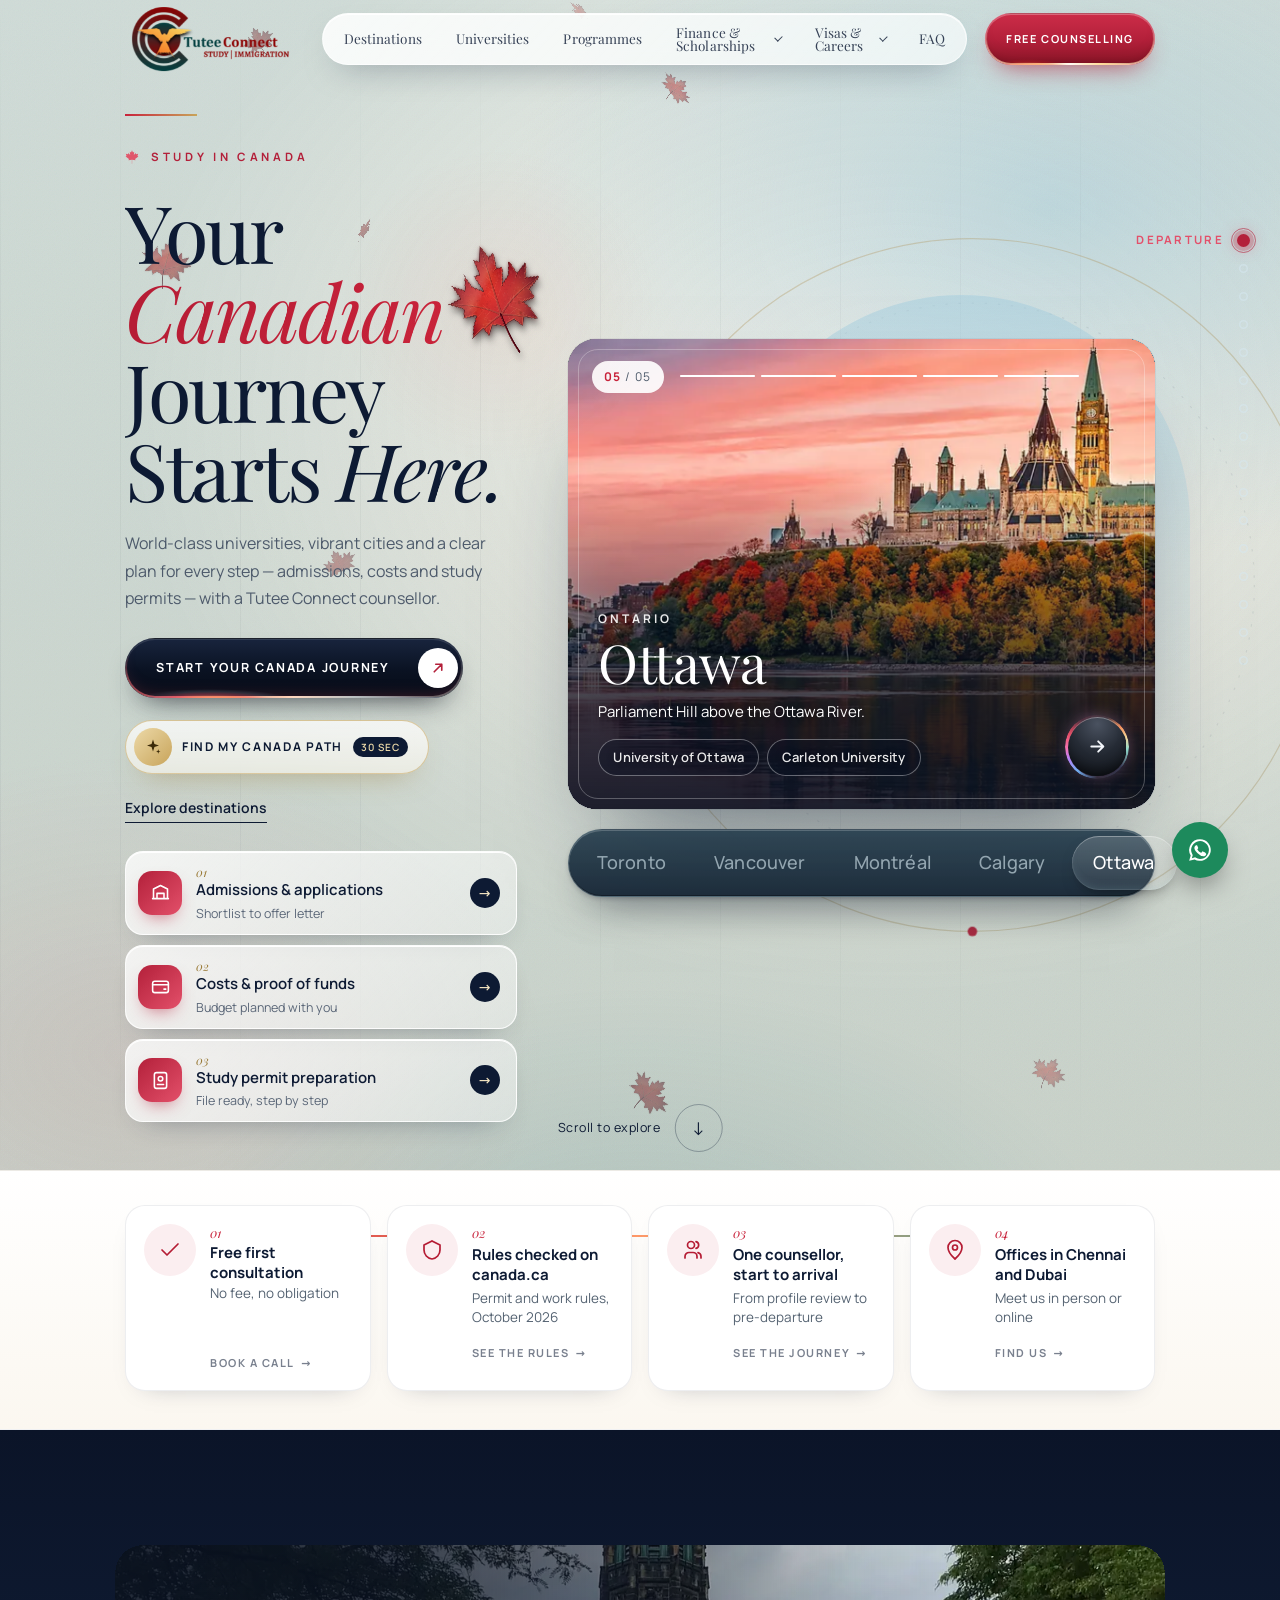
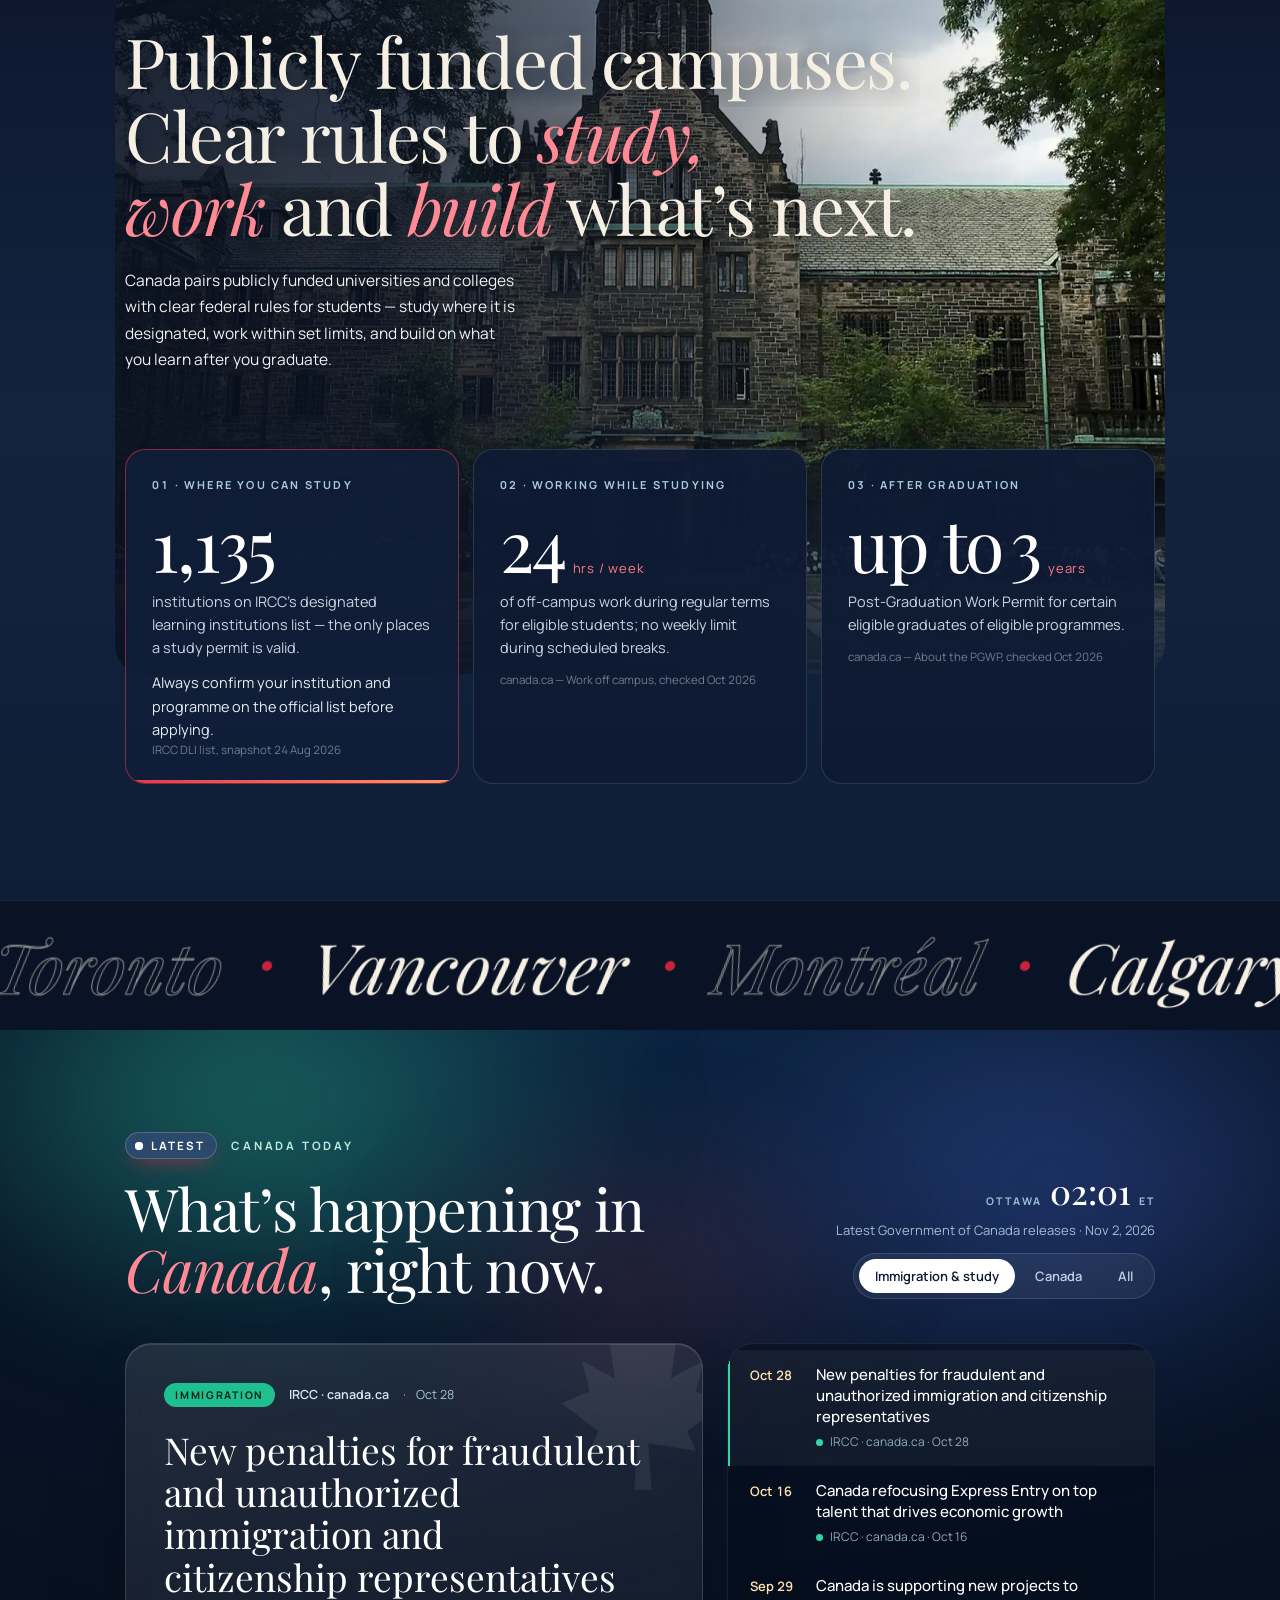
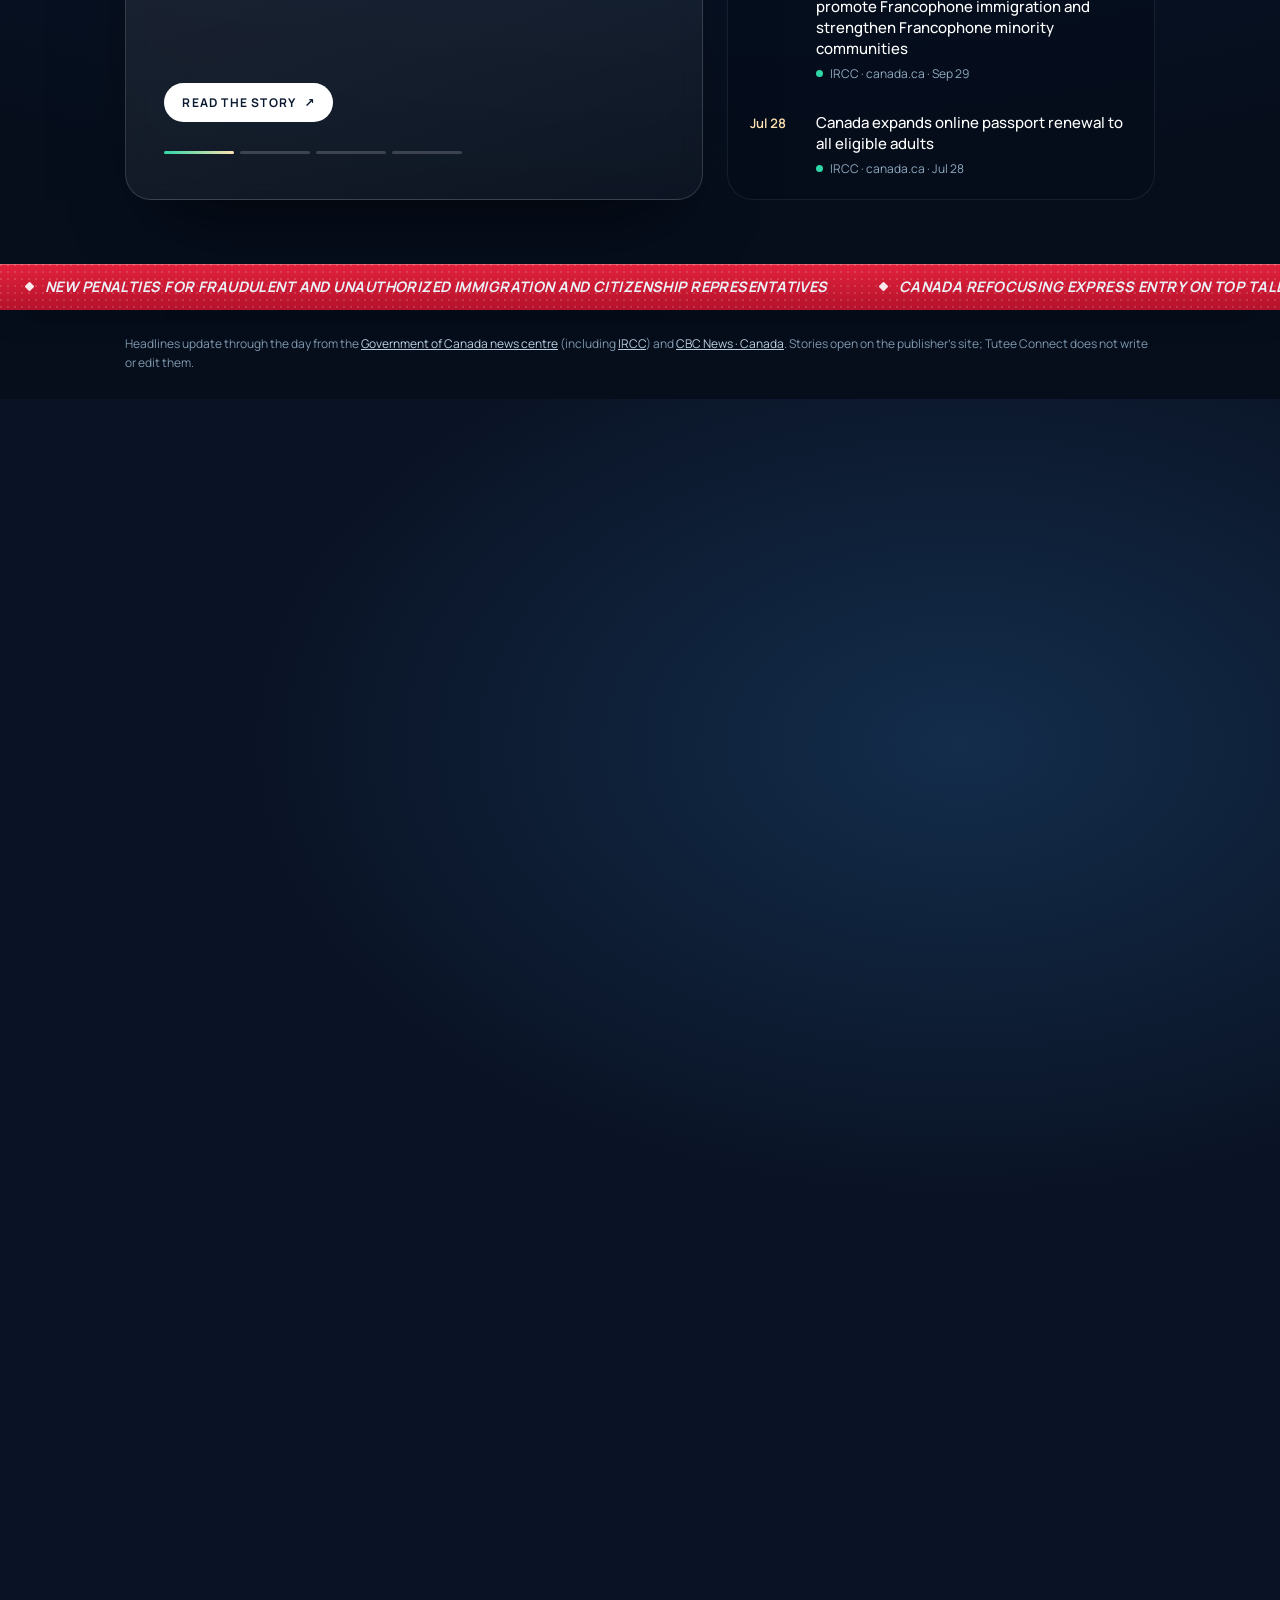
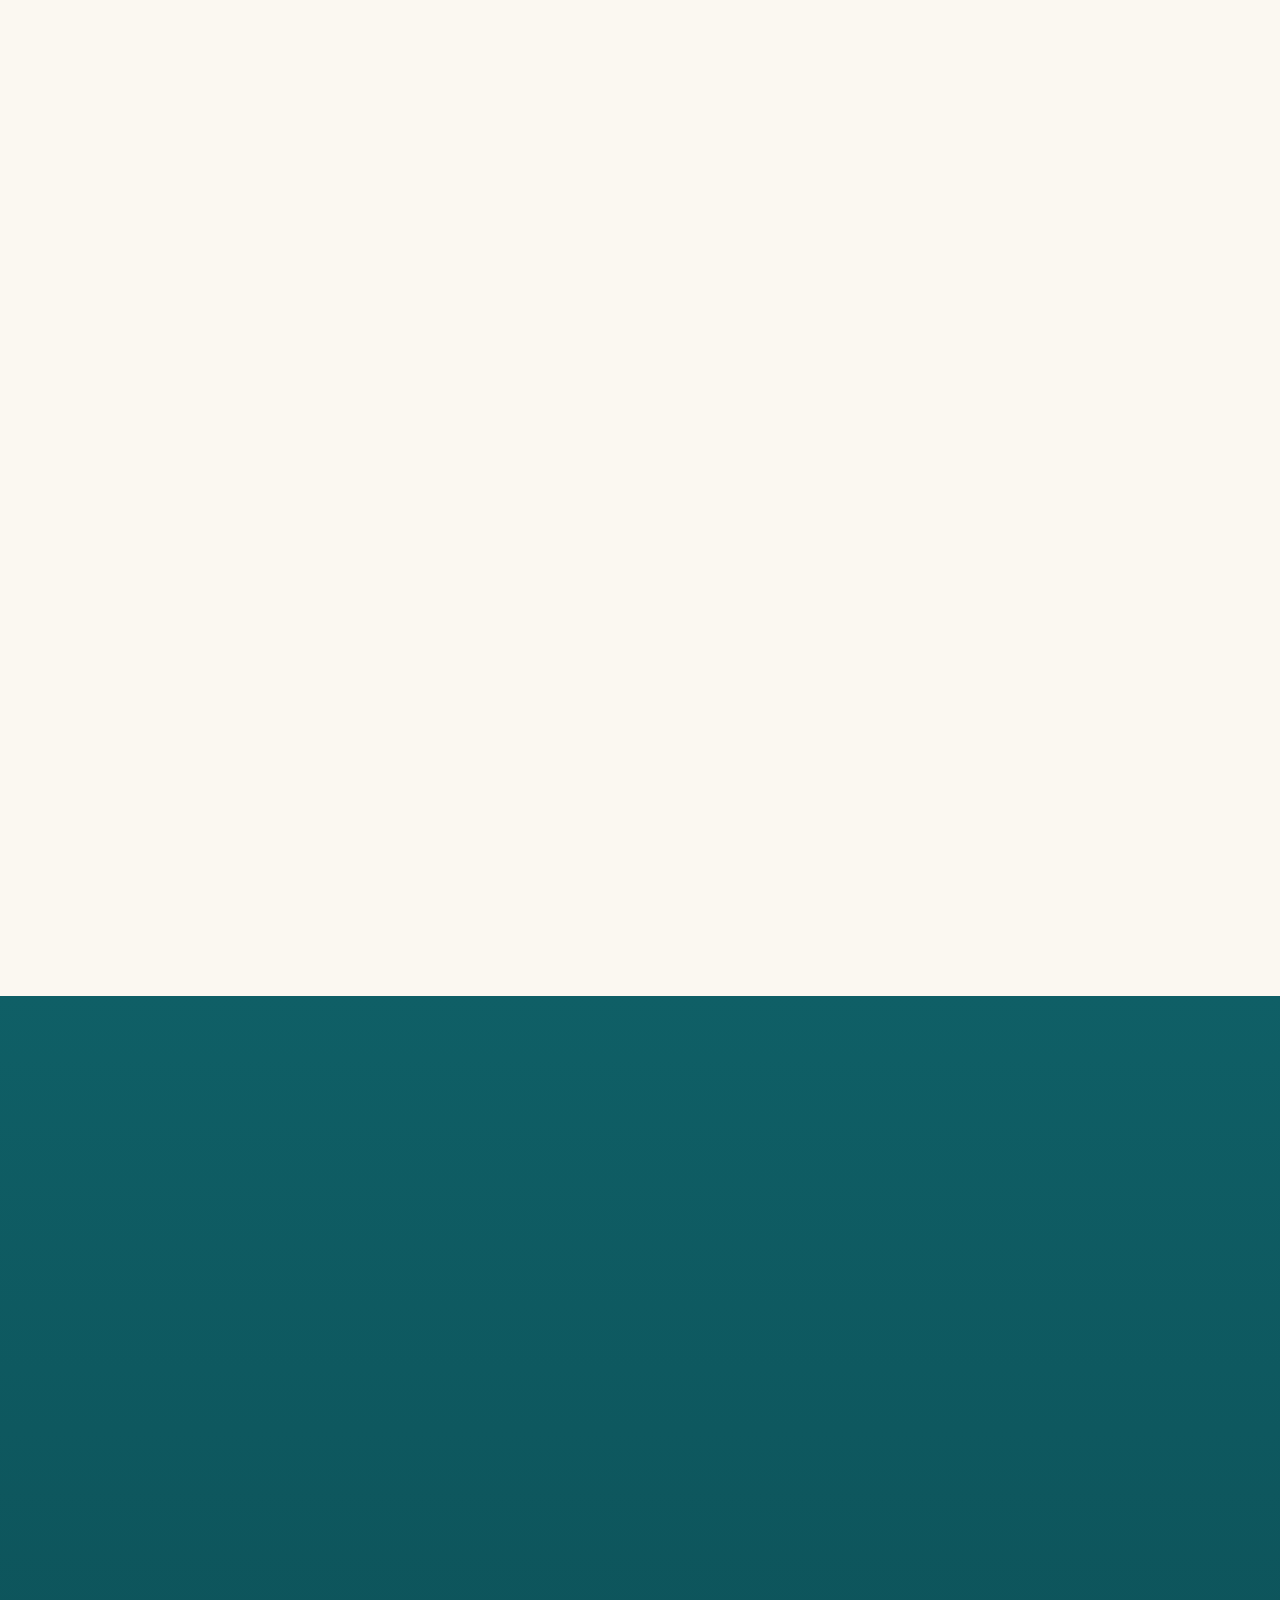
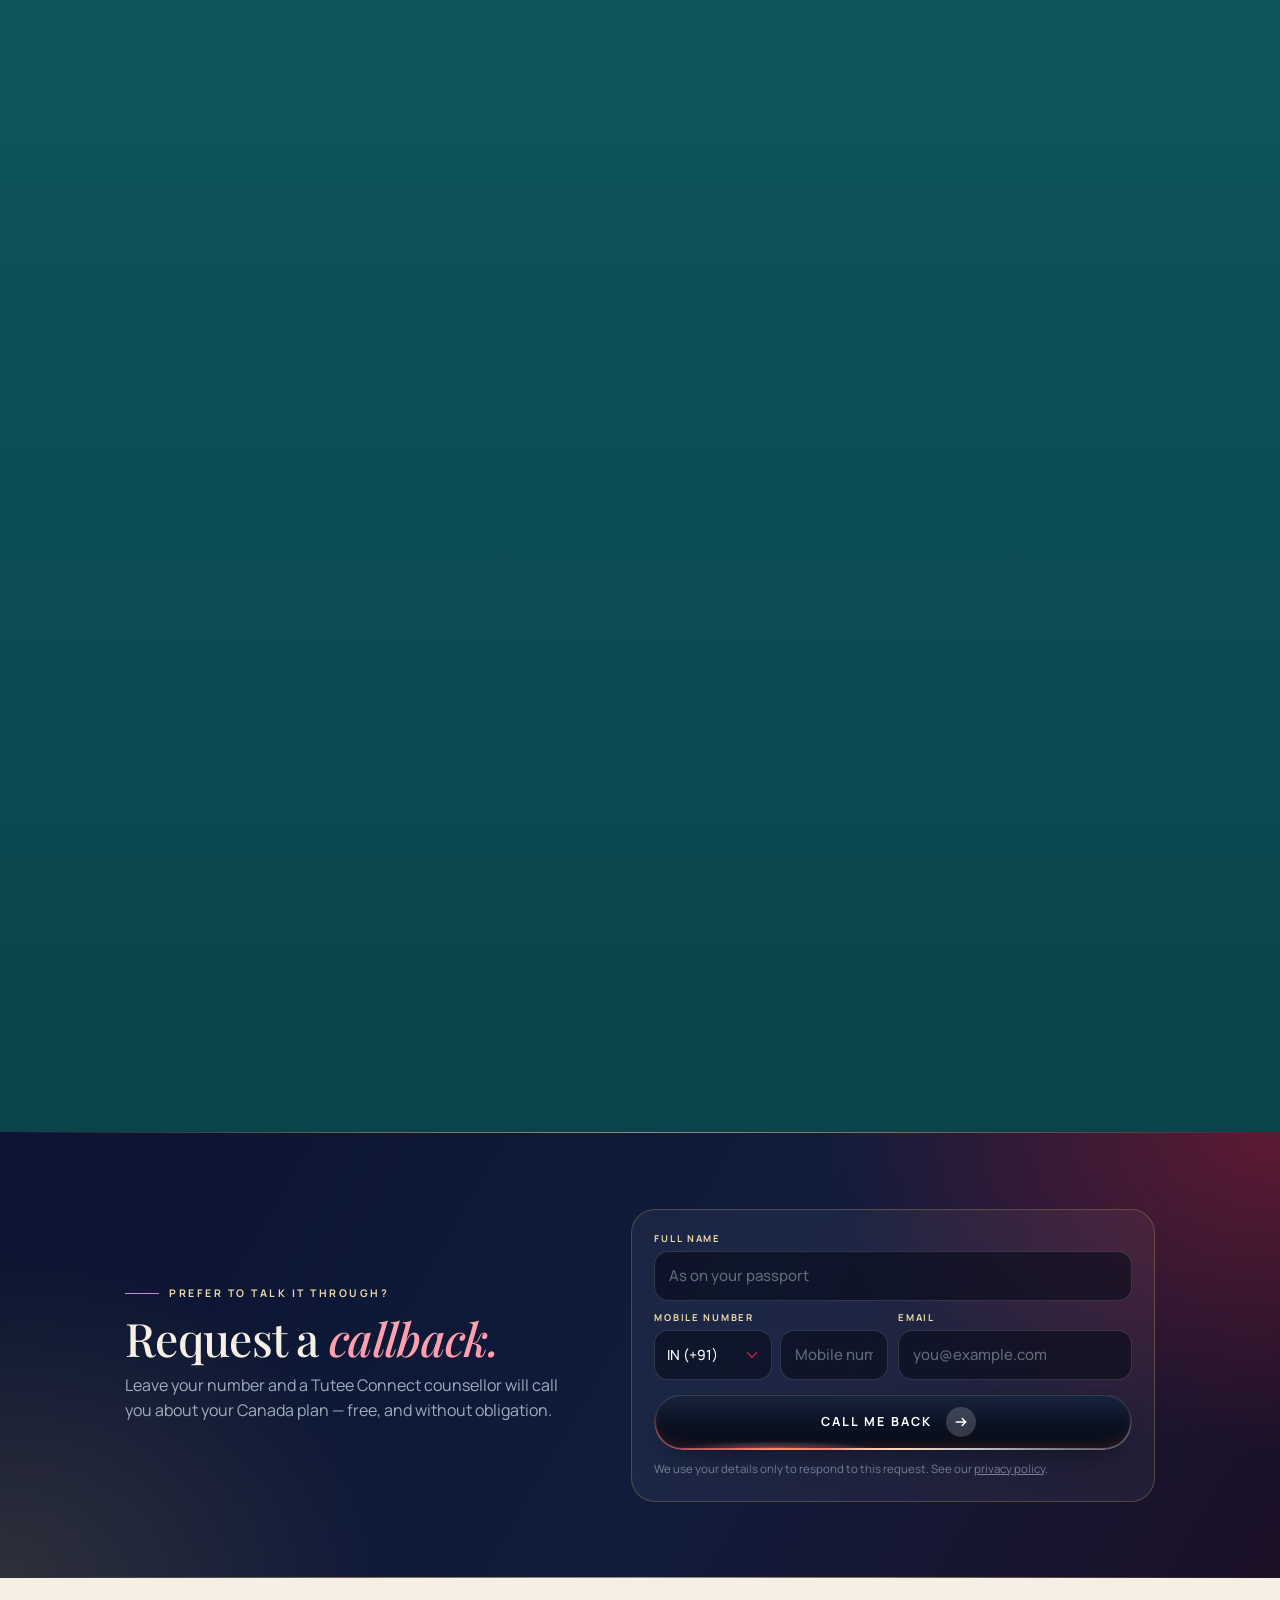
==== commit 9fecf065: "card form design correction" ====
--- a/index.html
+++ b/index.html
@@ -584,12 +584,20 @@
     </div>
     <form class="form jc-form rv d1" data-lead-form data-jc novalidate>
       <div class="jc-3d" data-jc-3d>
-      <button type="button" class="jc-front" data-jc-open aria-label="Open the free counselling card">
-        <span class="jc-fholo" aria-hidden="true"></span>
-        <span class="jc-ftop"><img src="./assets/img/tc-mark.webp" alt="" loading="lazy" decoding="async" width="54" height="54"><span class="jc-chip" aria-hidden="true"><i></i><i></i><i></i><i></i></span></span>
-        <span class="jc-fmid"><small>Tutee Connect · Canada</small><b>Free counselling card</b></span>
-        <span class="jc-fbot"><span><small>Holder</small>YOUR NAME</span><span><small>Fee</small>Free</span></span>
-        <span class="jc-tap">Tap to open <i>↻</i></span>
+      <button type="button" class="jc-front cx" data-jc-open aria-label="Claim free counselling — open the card to fill in your details">
+        <span class="cx-frame" aria-hidden="true"></span>
+        <img class="cx-logo" src="./assets/img/tc-mark.webp" alt="" loading="lazy" decoding="async" width="54" height="54">
+        <span class="cx-brand">Canada Express</span>
+        <span class="cx-free" aria-hidden="true">FREE</span>
+        <span class="cx-chip" aria-hidden="true"><svg viewBox="0 0 24 24"><path d="M12 2l1.6 3.5 2.6-1-.6 4.2 3-1.6-.7 2.8 2.6 1.1-3.4 2.6.8 1.8-4.4-.7.3 4.3h-1.6l.3-4.3-4.4.7.8-1.8-3.4-2.6 2.6-1.1-.7-2.8 3 1.6-.6-4.2 2.6 1z"/></svg></span>
+        <span class="cx-portrait" aria-hidden="true"><span class="cx-oval"><img src="./assets/img/photos/peace-tower.webp" alt="" loading="lazy" decoding="async" width="480" height="648"></span></span>
+        <span class="cx-serial"><svg viewBox="0 0 24 24" aria-hidden="true"><path d="M8.5 7.5a6.5 6.5 0 0 1 0 9M12 5a10 10 0 0 1 0 14M15.5 2.5a13.5 13.5 0 0 1 0 19"/></svg><span data-cx-serial>TC 26 000000 CA</span></span>
+        <span class="cx-ribbon" aria-hidden="true"><svg viewBox="0 0 200 40" preserveAspectRatio="none"><path d="M4 12 Q100 -4 196 12 L188 22 L196 32 Q100 16 4 32 L12 22 Z"/></svg><span>Free counselling</span></span>
+        <span class="cx-year" aria-hidden="true">2026</span>
+        <span class="cx-name" data-cx-name>Your name here</span>
+        <span class="cx-claim"><span class="cx-btn">Claim free counselling <i aria-hidden="true">→</i></span><span class="cx-hint"><i aria-hidden="true">↻</i> Turn the card over to fill in your details</span></span>
+        <span class="cx-micro" aria-hidden="true">TUTEE CONNECT · STUDY IN CANADA · TUTEE CONNECT · STUDY IN CANADA · TUTEE CONNECT · STUDY IN CANADA · TUTEE CONNECT · STUDY IN CANADA · TUTEE CONNECT · STUDY IN CANADA · TUTEE CONNECT · STUDY IN CANADA ·</span>
+        <span class="cx-sheen" aria-hidden="true"></span>
       </button>
       <div class="jc-card" data-jc-card>
         <div class="jc-holo" aria-hidden="true"></div>
@@ -679,6 +687,7 @@
 <script src="./assets/canada/js/perf.js" defer></script>
 <script src="./assets/canada/js/testimonials.js" defer></script>
 <script src="./assets/canada/js/journeycard.js" defer></script>
+<script src="./assets/canada/js/cardfront.js" defer></script>
 <script src="./assets/canada/js/news.js" defer></script>
 
 <script>(function(){var w=document.querySelector('.wf2');if(!w)return;if(!('IntersectionObserver'in window)){w.classList.add('in');return}new IntersectionObserver(function(e,o){if(e[0].isIntersecting){w.classList.add('in');o.disconnect()}},{threshold:.3}).observe(w)})();</script>
--- a/assets/canada/css/royal.css
+++ b/assets/canada/css/royal.css
@@ -3734,3 +3734,56 @@
 .hdr-cta .gr-ring i,.hdr-cta .gr-spill i{animation-play-state:paused}
 .hdr-cta:hover .gr-ring i,.hdr-cta:hover .gr-spill i{animation-play-state:running}
 @media(hover:none){.gr-ring i,.gr-spill i{animation:none!important}.gr-ring i:first-child{transform:none!important}.gr-spill i{transform:translateX(50%)!important}}
+
+/* ==========================================================================
+   v130 · counselling card front as a real card (like the USA page's "USA Express"):
+   ivory security paper with guilloche text, an engraved double border, the logo,
+   "CANADA EXPRESS", a silver maple chip, an engraved Parliament (Peace Tower) oval,
+   serial number, "Free counselling" ribbon, year, the holder name (live from the form)
+   and a "Claim free counselling" button. Credit-card proportions at every width.
+   ========================================================================== */
+.jc-front.cx{position:relative!important;inset:auto!important;display:block!important;width:100%;aspect-ratio:1.586/1!important;min-height:0!important;padding:0!important;
+  border-radius:26px;overflow:hidden;cursor:pointer;text-align:left;font:inherit;color:#2a0d14;container-type:inline-size;
+  background:url("data:image/svg+xml,%3Csvg%20xmlns%3D%22http%3A//www.w3.org/2000/svg%22%20width%3D%22420%22%20height%3D%2252%22%3E%3Cg%20font-family%3D%22Arial%2Csans-serif%22%20font-size%3D%228.5%22%20letter-spacing%3D%222.2%22%20fill%3D%22%23a0303f%22%20fill-opacity%3D%22.09%22%3E%3Cpath%20id%3D%22a%22%20d%3D%22M0%2014%20Q105%206%20210%2014%20T420%2014%22%20fill%3D%22none%22/%3E%3Cpath%20id%3D%22b%22%20d%3D%22M0%2040%20Q105%2048%20210%2040%20T420%2040%22%20fill%3D%22none%22/%3E%3Ctext%3E%3CtextPath%20href%3D%22%23a%22%3ETUTEE%20CONNECT%20%C2%B7%20STUDY%20IN%20CANADA%20%C2%B7%20TUTEE%20CONNECT%20%C2%B7%20STUDY%20IN%20CANADA%20%C2%B7%20TUTEE%20CONNECT%20%C2%B7%20STUDY%20IN%20CANADA%20%C2%B7%20TUTEE%20CONNECT%20%C2%B7%20STUDY%20IN%20CANADA%20%C2%B7%20%3C/textPath%3E%3C/text%3E%3Ctext%3E%3CtextPath%20href%3D%22%23b%22%3EFREE%20COUNSELLING%20%C2%B7%20TUTEE%20CONNECT%20%C2%B7%20FREE%20COUNSELLING%20%C2%B7%20TUTEE%20CONNECT%20%C2%B7%20FREE%20COUNSELLING%20%C2%B7%20TUTEE%20CONNECT%20%C2%B7%20FREE%20COUNSELLING%20%C2%B7%20TUTEE%20CONNECT%20%C2%B7%20%3C/textPath%3E%3C/text%3E%3C/g%3E%3Cpath%20d%3D%22M0%2027%20Q105%2021%20210%2027%20T420%2027%22%20fill%3D%22none%22%20stroke%3D%22%23a0303f%22%20stroke-opacity%3D%22.12%22%20stroke-width%3D%22.8%22/%3E%3C/svg%3E") 0 0/420px 52px repeat,radial-gradient(120% 90% at 50% 40%,#fff9f2 0%,#fbe9e4 55%,#f3d5d0 100%)!important;
+  box-shadow:0 40px 80px -36px rgba(0,0,0,.85),0 0 0 1px rgba(255,255,255,.6) inset,0 0 0 1px rgba(122,18,34,.2)!important;filter:none!important}
+.jc-form:not(.grown) .jc-front.cx{padding:0!important}
+.jc-front.cx::before,.jc-front.cx::after{display:none!important}
+.cx-frame{position:absolute;inset:3.2cqw;border-radius:2.4cqw;pointer-events:none;
+  border:1.3cqw solid transparent;background:repeating-linear-gradient(45deg,#7a1222 0 .35cqw,transparent .35cqw .7cqw) border-box;
+  -webkit-mask:linear-gradient(#000 0 0) padding-box exclude,linear-gradient(#000 0 0);mask:linear-gradient(#000 0 0) padding-box exclude,linear-gradient(#000 0 0);opacity:.85}
+.cx-frame::after{content:"";position:absolute;inset:.5cqw;border:.25cqw solid rgba(122,18,34,.7);border-radius:1.6cqw}
+.cx-logo{position:absolute;left:6.6cqw;top:6.4cqw;width:8.6cqw;height:8.6cqw;border-radius:50%;background:#fff;box-shadow:0 0 0 .4cqw rgba(122,18,34,.25)}
+.cx-brand{position:absolute;left:14cqw;right:14cqw;top:7cqw;text-align:center;font:800 5.3cqw/1 var(--sans);letter-spacing:.03em;text-transform:uppercase;color:#3b0a14}
+.cx-free{position:absolute;right:6.6cqw;top:7.4cqw;font:900 4.2cqw/1 var(--serif);letter-spacing:.06em;color:transparent;-webkit-text-stroke:.28cqw #b3203a;text-shadow:.35cqw .35cqw 0 rgba(179,32,58,.25)}
+.cx-chip{position:absolute;left:8cqw;top:30cqw;display:grid;place-items:center;width:12cqw;height:9.4cqw;border-radius:1.6cqw;
+  background:linear-gradient(135deg,#f4f4f4 0%,#c9cdd2 30%,#f8f8f8 52%,#aeb3b9 78%,#e7e9eb 100%);box-shadow:inset 0 0 0 .2cqw rgba(0,0,0,.18),0 .6cqw 1.2cqw -.4cqw rgba(0,0,0,.45)}
+.cx-chip svg{width:5cqw;height:5cqw;fill:#8a1828;opacity:.85}
+.cx-portrait{position:absolute;left:50%;top:15.5cqw;width:22cqw;height:28.5cqw;transform:translateX(-50%);border-radius:50%;padding:.7cqw;
+  background:repeating-radial-gradient(circle at 50% 50%,rgba(122,18,34,.18) 0 .2cqw,transparent .2cqw .9cqw),#fbf1ea;box-shadow:0 0 0 .35cqw #7a1222,0 0 0 .9cqw #fbf1ea,0 0 0 1.15cqw rgba(122,18,34,.5)}
+.cx-oval{display:block;width:100%;height:100%;border-radius:50%;overflow:hidden;box-shadow:inset 0 0 0 .25cqw rgba(122,18,34,.6)}
+.cx-oval img{width:100%;height:100%;object-fit:cover;object-position:52% 30%;display:block}
+.cx-serial{position:absolute;right:6.8cqw;top:24.5cqw;display:flex;align-items:center;gap:1.4cqw;font:500 3.3cqw/1 var(--sans);letter-spacing:.06em;color:#2a0d14;font-variant-numeric:tabular-nums}
+.cx-serial svg{width:3.4cqw;height:3.4cqw;fill:none;stroke:#2a0d14;stroke-width:2.2;stroke-linecap:round}
+.cx-ribbon{position:absolute;right:6.6cqw;top:30.5cqw;width:24cqw;height:5cqw;display:grid;place-items:center}
+.cx-ribbon svg{position:absolute;inset:0;width:100%;height:100%;fill:#8a1828}
+.cx-ribbon span{position:relative;font:700 1.85cqw/1 var(--serif);letter-spacing:.12em;text-transform:uppercase;color:#fff3e3}
+.cx-year{position:absolute;right:18.6cqw;top:37.6cqw;font:500 3.6cqw/1 var(--sans);color:#2a0d14;transform:translateX(50%)}
+.cx-name{position:absolute;left:8cqw;bottom:10.5cqw;max-width:42cqw;font:500 3.8cqw/1.1 var(--sans);letter-spacing:.02em;text-transform:uppercase;color:#6b4a50;white-space:nowrap;overflow:hidden;text-overflow:ellipsis}
+.jc-front.cx.named .cx-name{color:#2a0d14}
+.cx-claim{position:absolute;right:6.6cqw;bottom:8.4cqw;display:grid;justify-items:end;gap:1.3cqw}
+.cx-btn{display:inline-flex;align-items:center;gap:1.6cqw;padding:2.2cqw 3.6cqw;border-radius:999px;background:linear-gradient(180deg,#9b1b2e,#6e0f1d);color:#fff;
+  font:600 2.6cqw/1 var(--sans);box-shadow:0 0 0 .3cqw rgba(255,255,255,.35) inset,0 1.4cqw 3cqw -1cqw rgba(110,15,29,.8);transition:transform .35s var(--ease)}
+.cx-btn i{font-style:normal;transition:transform .35s var(--ease)}
+.jc-front.cx:hover .cx-btn{transform:translateY(-.4cqw)}.jc-front.cx:hover .cx-btn i{transform:translateX(.8cqw)}
+.cx-hint{font:500 1.75cqw/1.2 var(--sans);color:#5a3a40}
+.cx-hint i{font-style:normal;display:inline-block;margin-right:.6cqw}
+.cx-micro{position:absolute;left:6cqw;right:6cqw;bottom:4.6cqw;overflow:hidden;white-space:nowrap;font:600 1.25cqw/1 var(--sans);letter-spacing:.14em;color:rgba(122,18,34,.55)}
+.cx-sheen{position:absolute;inset:0;pointer-events:none;background:linear-gradient(115deg,transparent 30%,rgba(255,255,255,.55) 45%,transparent 60%) -150% 0/60% 100% no-repeat;animation:cxSheen 7s ease-in-out 1.5s infinite}
+@keyframes cxSheen{0%,55%{background-position:-150% 0}100%{background-position:250% 0}}
+.jc-front.cx:focus-visible{outline:3px solid #e3506a;outline-offset:4px}
+@media(prefers-reduced-motion:reduce){.cx-sheen{animation:none}}
+/* the old front styles must not reach the new card */
+.jc-front.cx .jc-tap,.jc-front.cx .jc-fholo{display:none!important}
+.jc-front.cx>span,.jc-front.cx>img{position:absolute!important;z-index:1}
+.jc-front.cx>.cx-frame{z-index:0}.jc-front.cx>.cx-sheen{z-index:3}
+.jc-front.cx .cx-oval img{max-width:none}
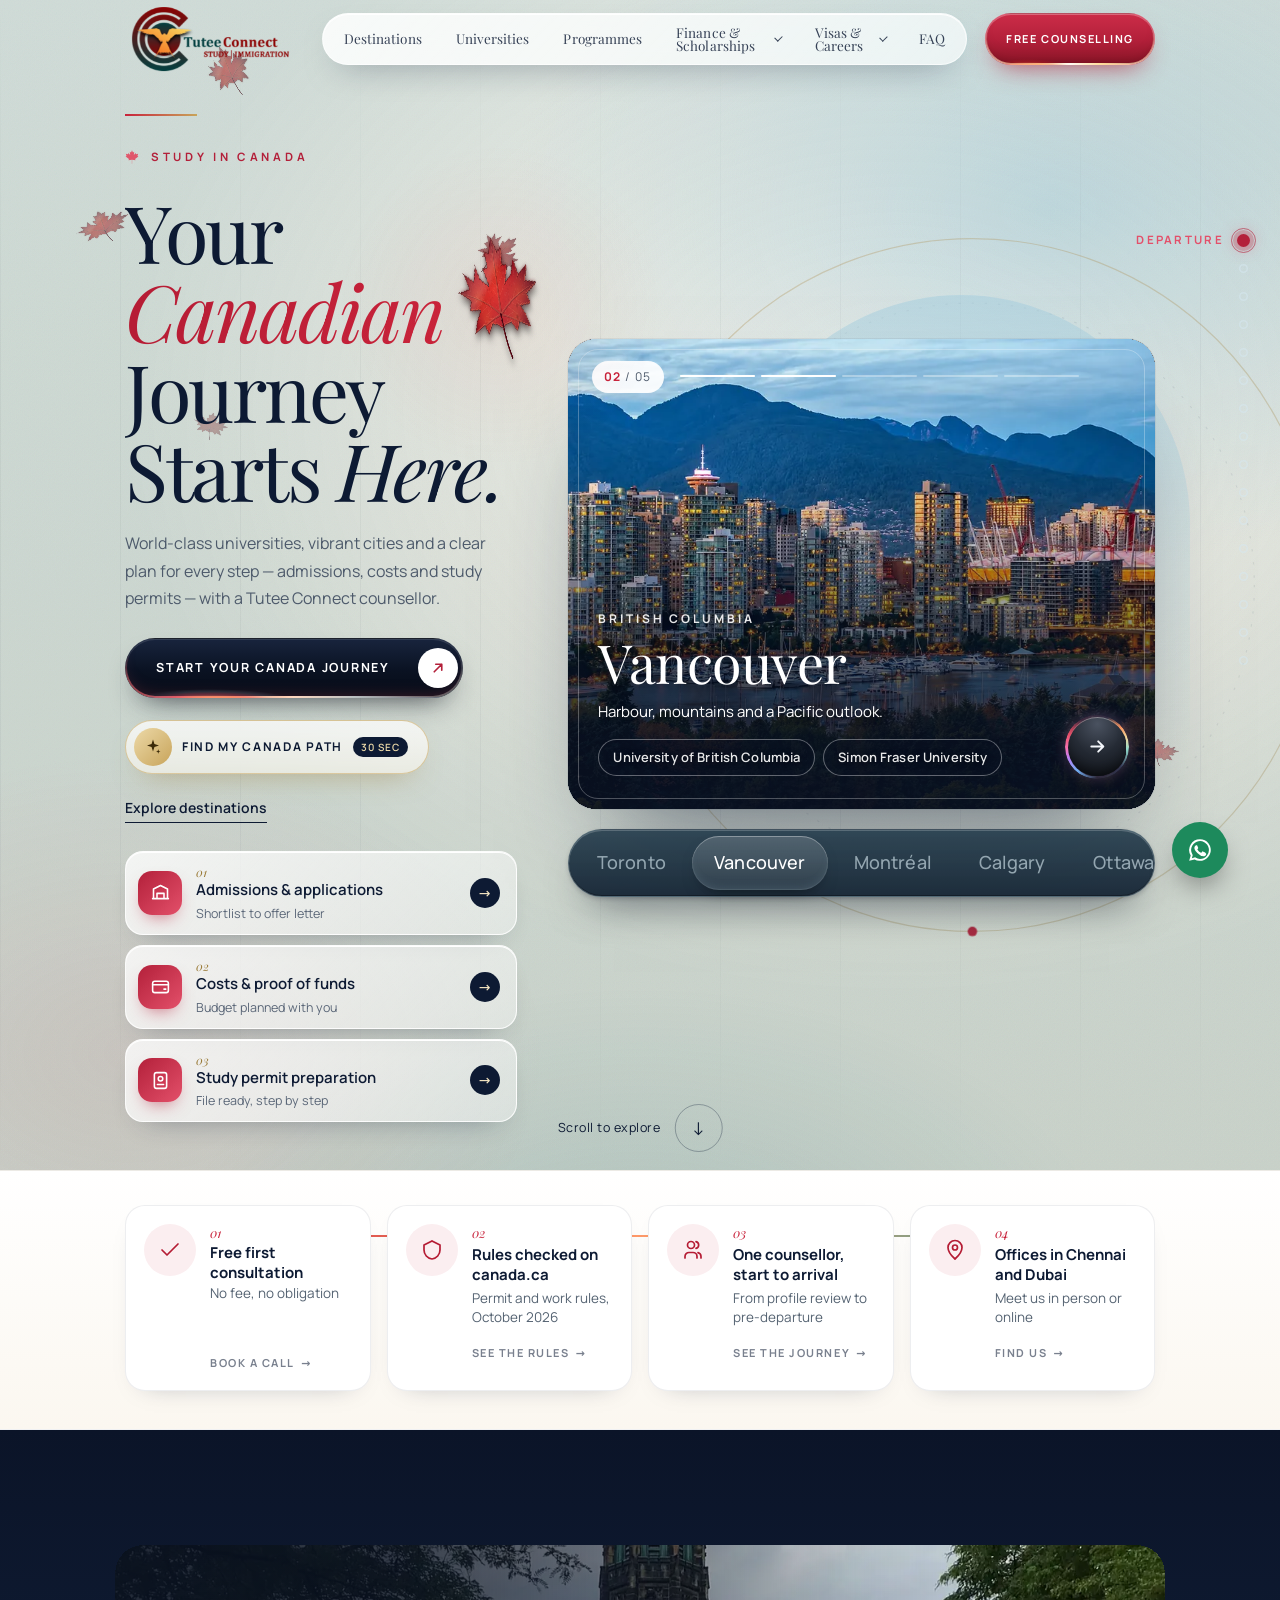
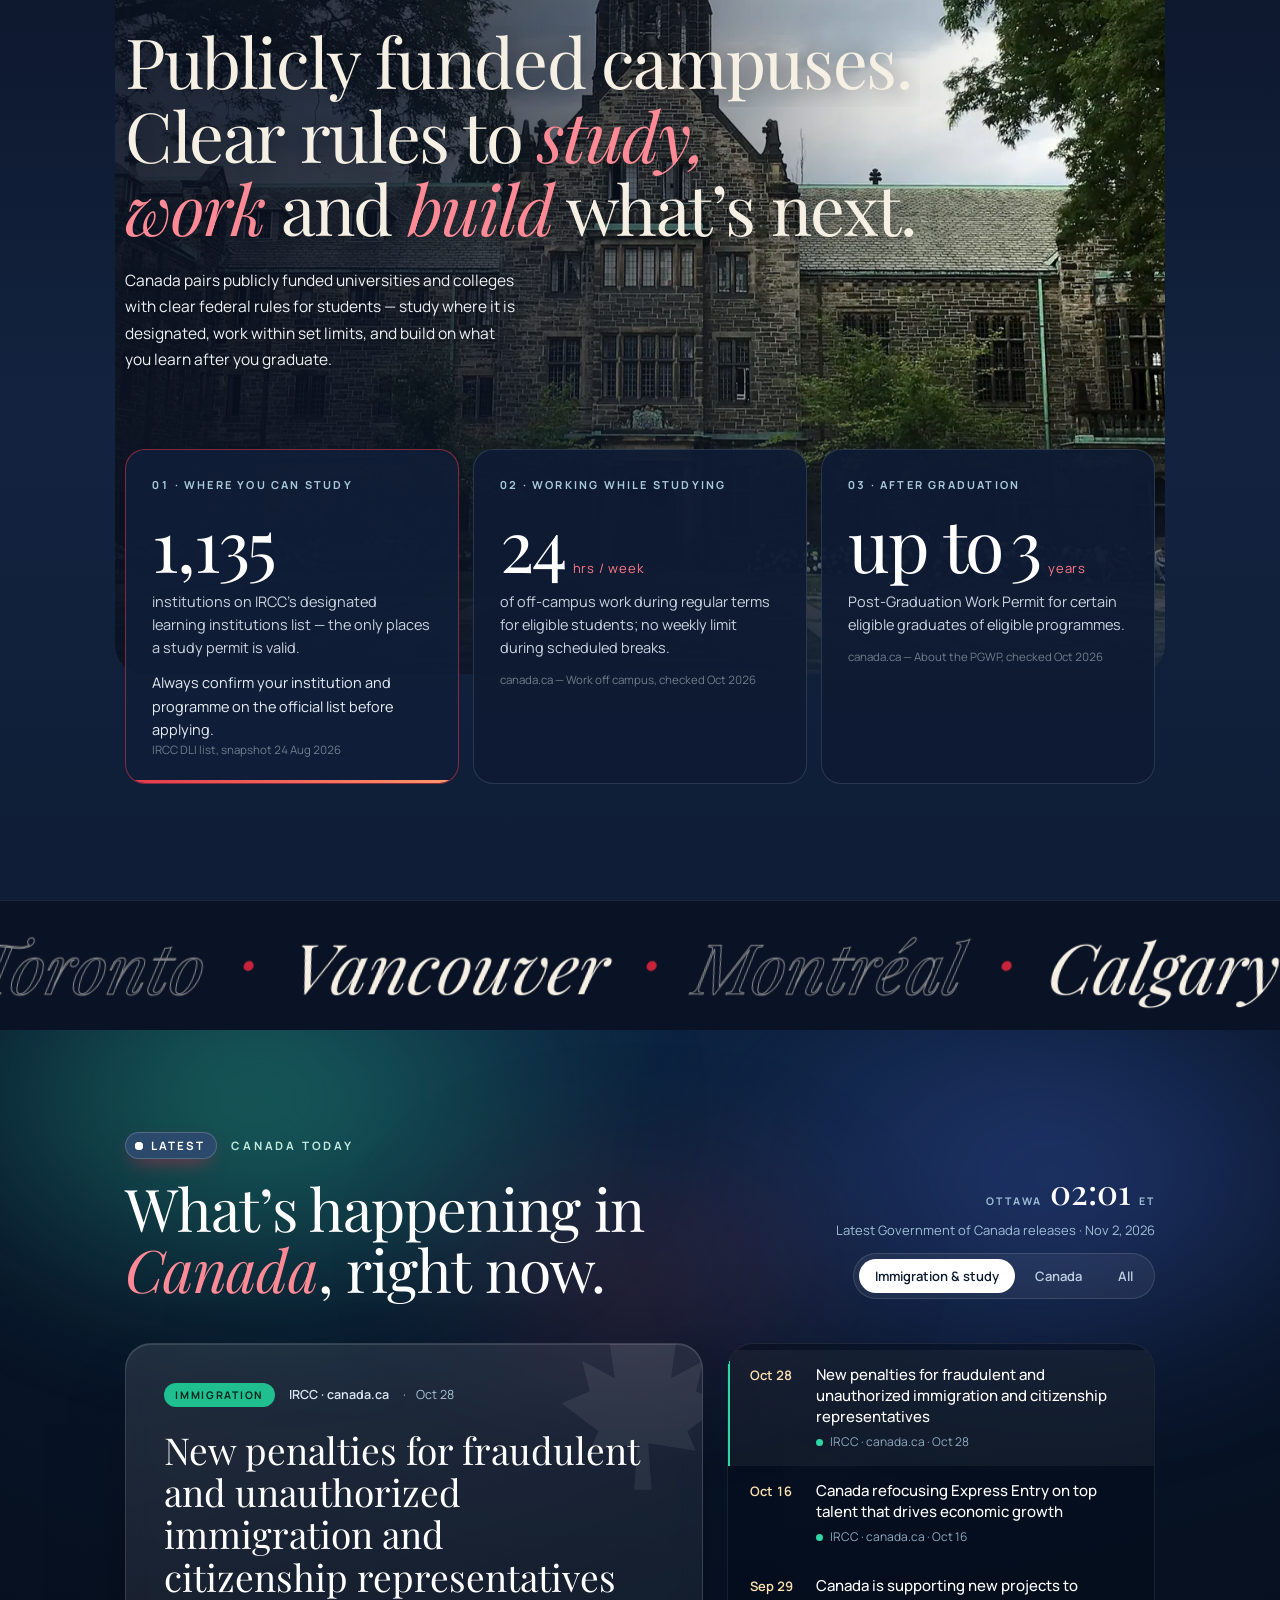
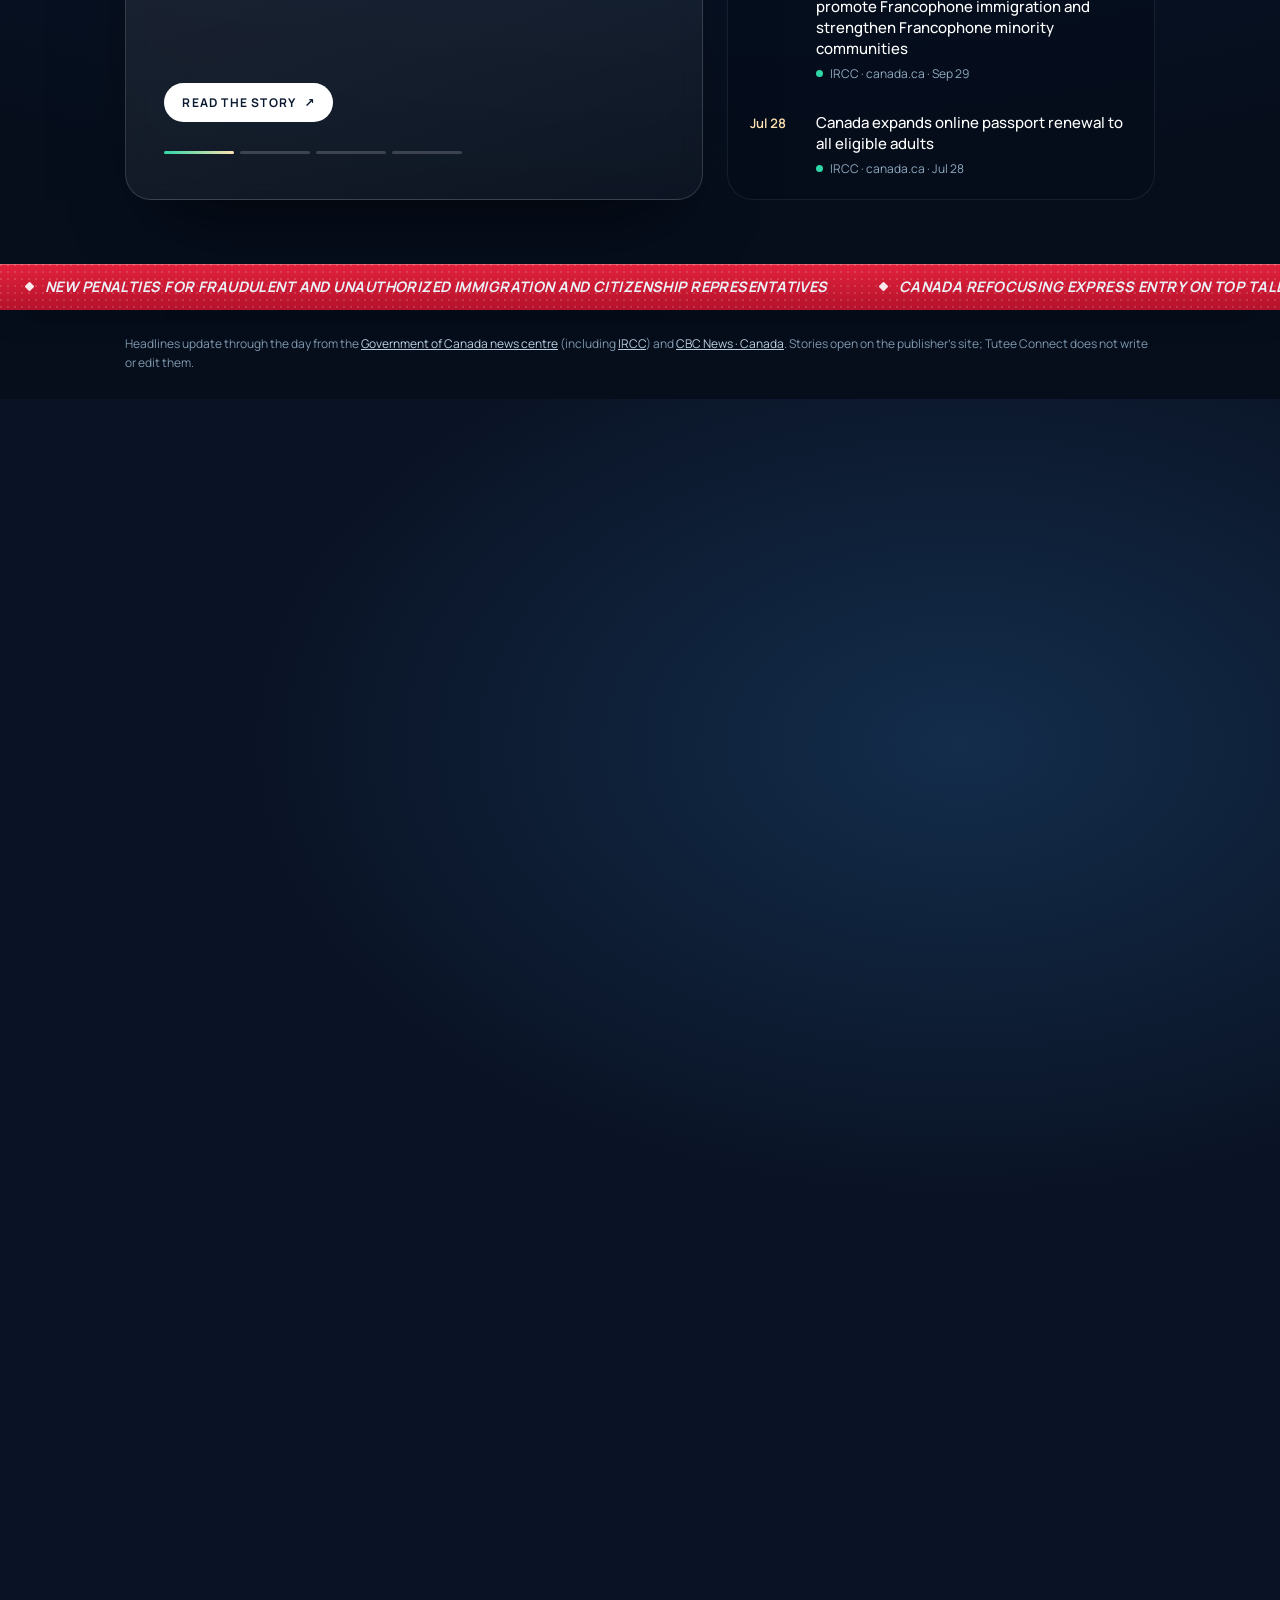
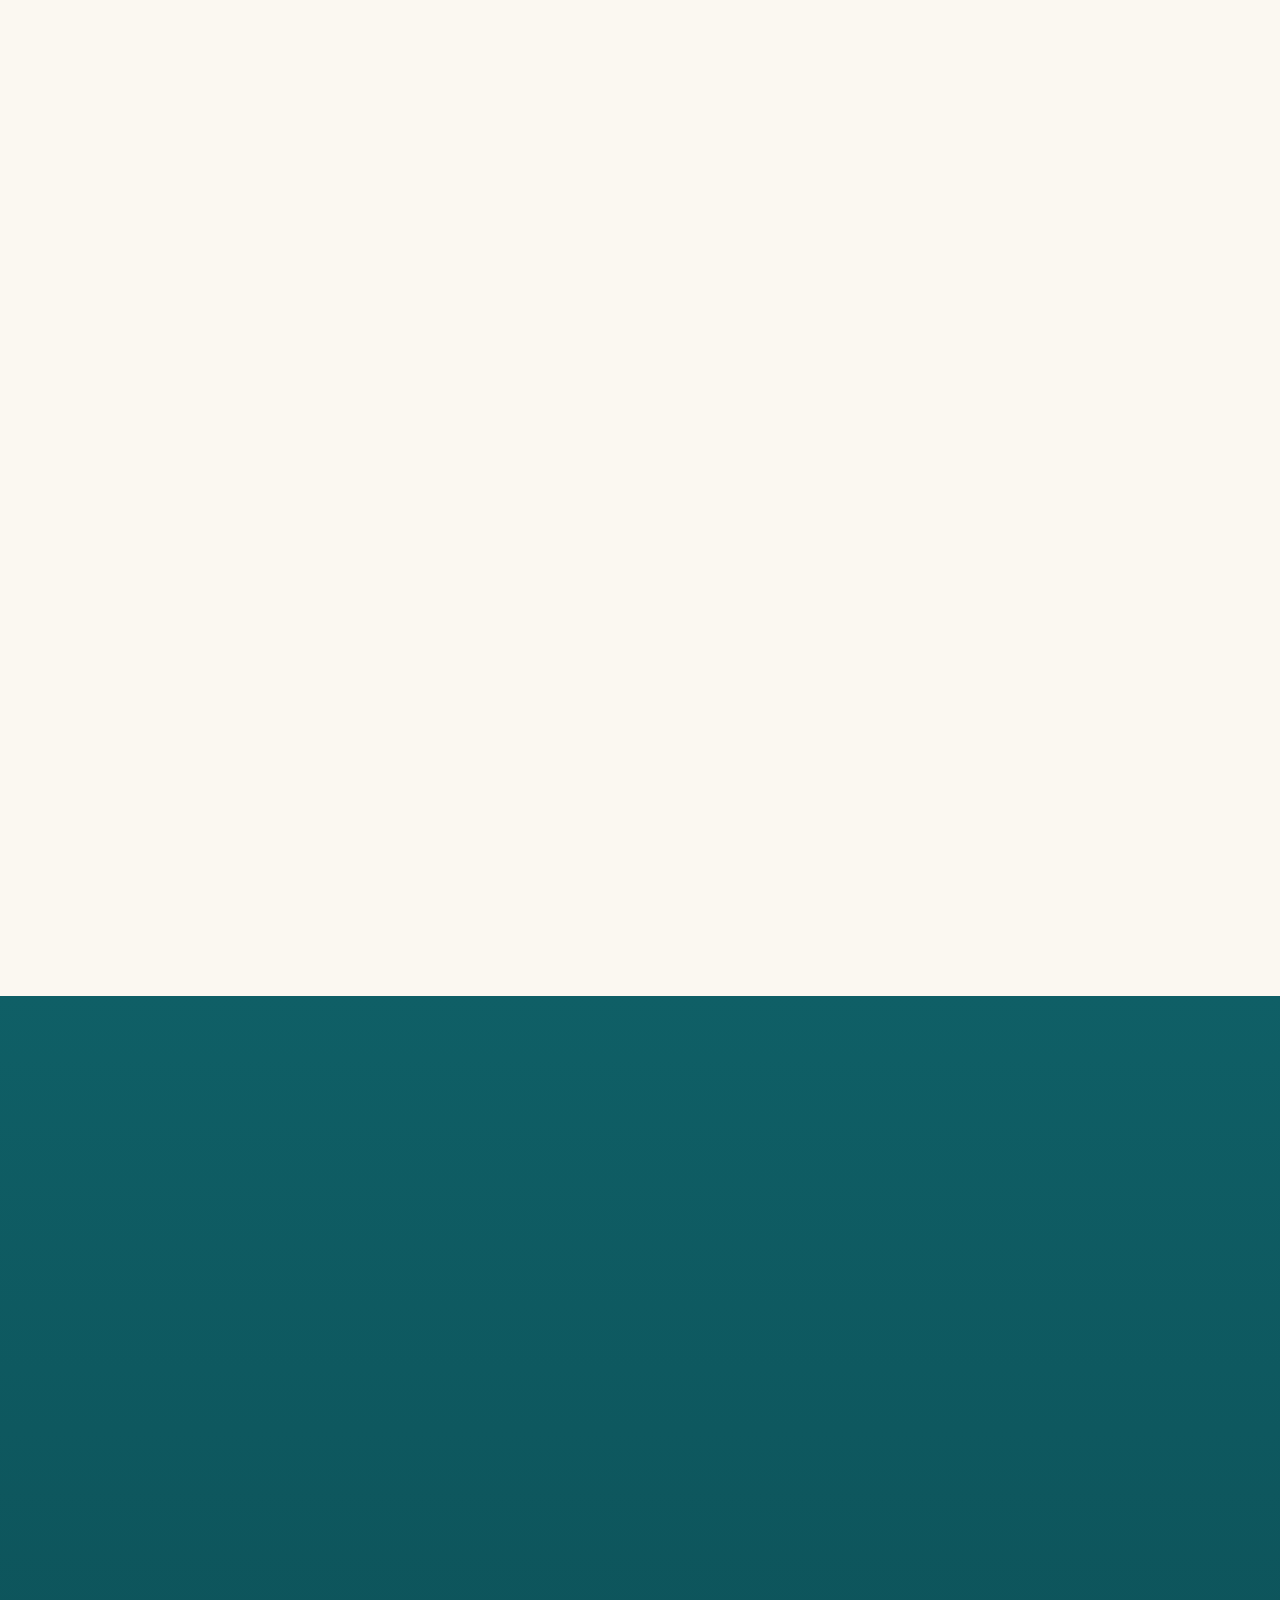
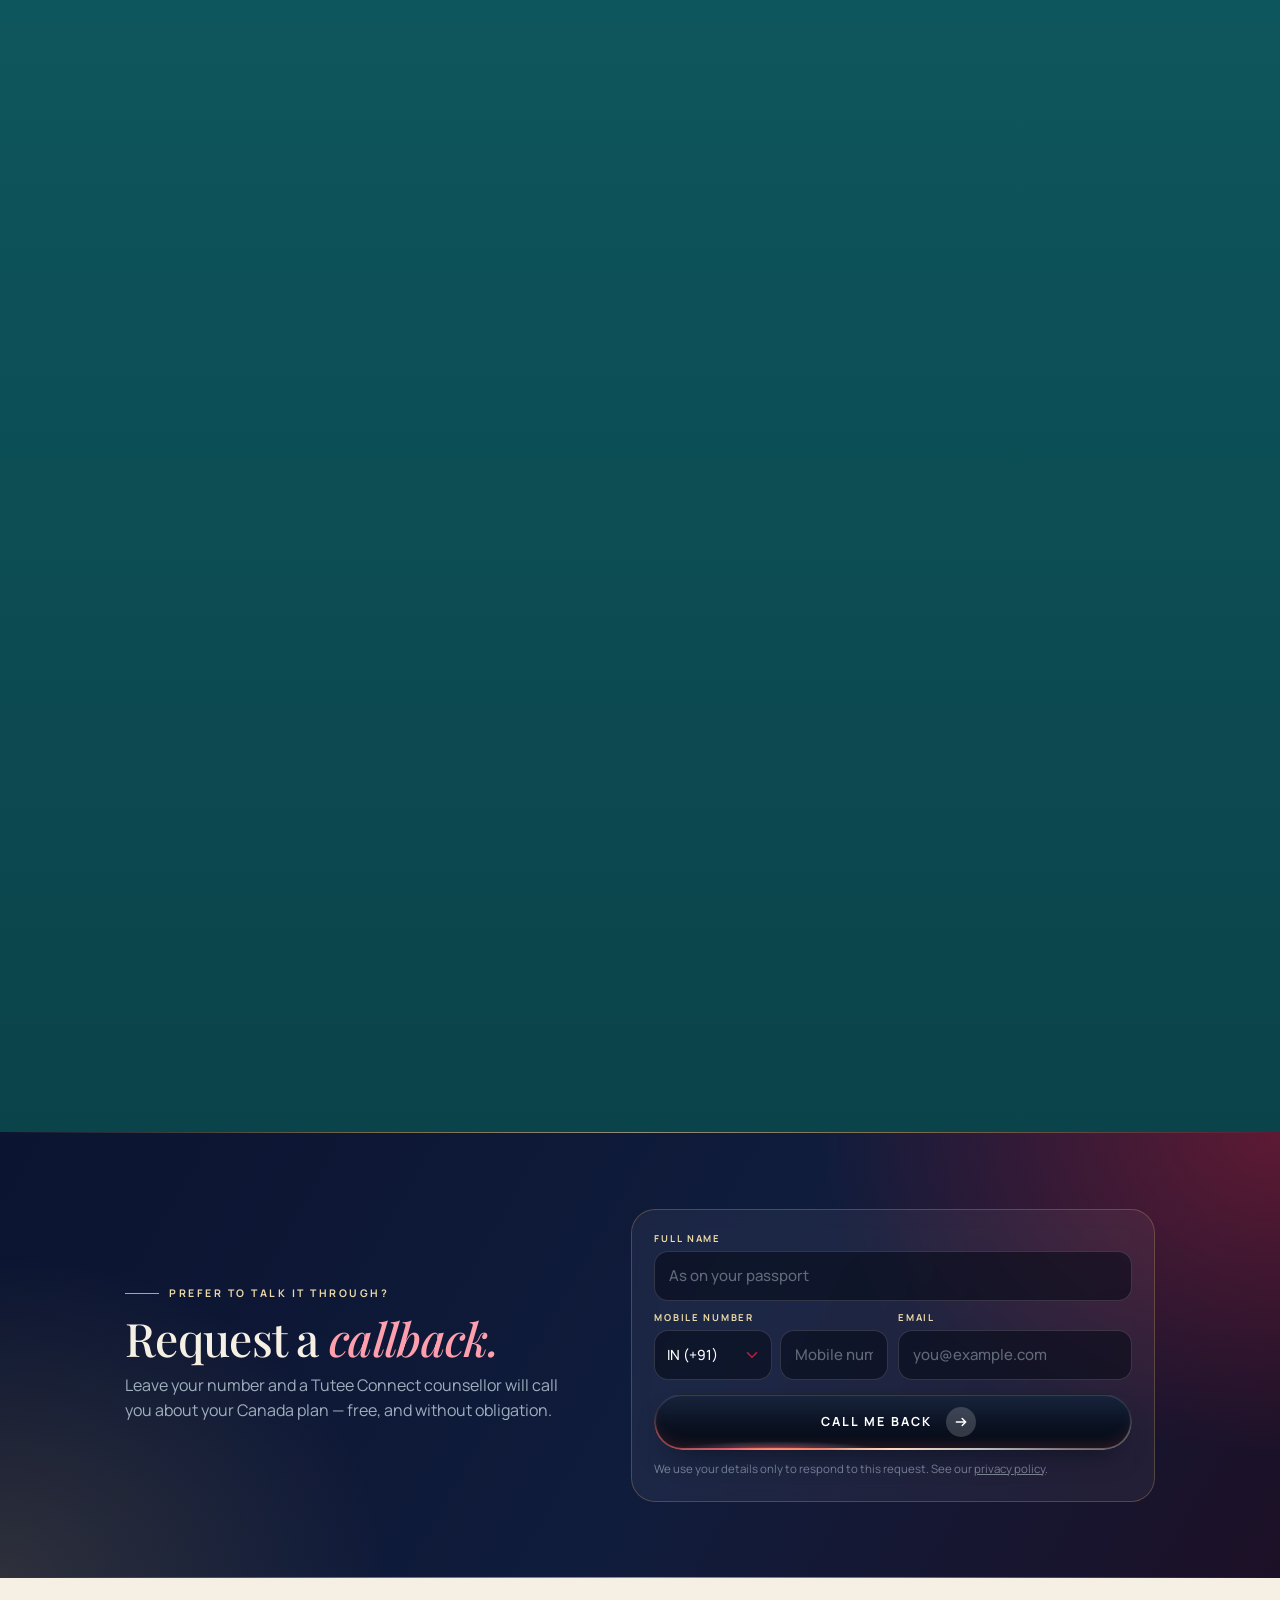
==== commit 5bea5298: "card design" ====
--- a/index.html
+++ b/index.html
@@ -584,20 +584,12 @@
     </div>
     <form class="form jc-form rv d1" data-lead-form data-jc novalidate>
       <div class="jc-3d" data-jc-3d>
-      <button type="button" class="jc-front cx" data-jc-open aria-label="Claim free counselling — open the card to fill in your details">
-        <span class="cx-frame" aria-hidden="true"></span>
-        <img class="cx-logo" src="./assets/img/tc-mark.webp" alt="" loading="lazy" decoding="async" width="54" height="54">
-        <span class="cx-brand">Canada Express</span>
-        <span class="cx-free" aria-hidden="true">FREE</span>
-        <span class="cx-chip" aria-hidden="true"><svg viewBox="0 0 24 24"><path d="M12 2l1.6 3.5 2.6-1-.6 4.2 3-1.6-.7 2.8 2.6 1.1-3.4 2.6.8 1.8-4.4-.7.3 4.3h-1.6l.3-4.3-4.4.7.8-1.8-3.4-2.6 2.6-1.1-.7-2.8 3 1.6-.6-4.2 2.6 1z"/></svg></span>
-        <span class="cx-portrait" aria-hidden="true"><span class="cx-oval"><img src="./assets/img/photos/peace-tower.webp" alt="" loading="lazy" decoding="async" width="480" height="648"></span></span>
-        <span class="cx-serial"><svg viewBox="0 0 24 24" aria-hidden="true"><path d="M8.5 7.5a6.5 6.5 0 0 1 0 9M12 5a10 10 0 0 1 0 14M15.5 2.5a13.5 13.5 0 0 1 0 19"/></svg><span data-cx-serial>TC 26 000000 CA</span></span>
-        <span class="cx-ribbon" aria-hidden="true"><svg viewBox="0 0 200 40" preserveAspectRatio="none"><path d="M4 12 Q100 -4 196 12 L188 22 L196 32 Q100 16 4 32 L12 22 Z"/></svg><span>Free counselling</span></span>
-        <span class="cx-year" aria-hidden="true">2026</span>
-        <span class="cx-name" data-cx-name>Your name here</span>
-        <span class="cx-claim"><span class="cx-btn">Claim free counselling <i aria-hidden="true">→</i></span><span class="cx-hint"><i aria-hidden="true">↻</i> Turn the card over to fill in your details</span></span>
-        <span class="cx-micro" aria-hidden="true">TUTEE CONNECT · STUDY IN CANADA · TUTEE CONNECT · STUDY IN CANADA · TUTEE CONNECT · STUDY IN CANADA · TUTEE CONNECT · STUDY IN CANADA · TUTEE CONNECT · STUDY IN CANADA · TUTEE CONNECT · STUDY IN CANADA ·</span>
-        <span class="cx-sheen" aria-hidden="true"></span>
+      <button type="button" class="jc-front" data-jc-open aria-label="Open the free counselling card">
+        <span class="jc-fholo" aria-hidden="true"></span>
+        <span class="jc-ftop"><img src="./assets/img/tc-mark.webp" alt="" loading="lazy" decoding="async" width="54" height="54"><span class="jc-chip" aria-hidden="true"><i></i><i></i><i></i><i></i></span></span>
+        <span class="jc-fmid"><small>Tutee Connect · Canada</small><b>Free counselling card</b></span>
+        <span class="jc-fbot"><span><small>Holder</small>YOUR NAME</span><span><small>Fee</small>Free</span></span>
+        <span class="jc-tap">Tap to open <i>↻</i></span>
       </button>
       <div class="jc-card" data-jc-card>
         <div class="jc-holo" aria-hidden="true"></div>
@@ -687,7 +679,6 @@
 <script src="./assets/canada/js/perf.js" defer></script>
 <script src="./assets/canada/js/testimonials.js" defer></script>
 <script src="./assets/canada/js/journeycard.js" defer></script>
-<script src="./assets/canada/js/cardfront.js" defer></script>
 <script src="./assets/canada/js/news.js" defer></script>
 
 <script>(function(){var w=document.querySelector('.wf2');if(!w)return;if(!('IntersectionObserver'in window)){w.classList.add('in');return}new IntersectionObserver(function(e,o){if(e[0].isIntersecting){w.classList.add('in');o.disconnect()}},{threshold:.3}).observe(w)})();</script>
--- a/assets/canada/css/royal.css
+++ b/assets/canada/css/royal.css
@@ -3735,55 +3735,7 @@
 .hdr-cta:hover .gr-ring i,.hdr-cta:hover .gr-spill i{animation-play-state:running}
 @media(hover:none){.gr-ring i,.gr-spill i{animation:none!important}.gr-ring i:first-child{transform:none!important}.gr-spill i{transform:translateX(50%)!important}}
 
-/* ==========================================================================
-   v130 · counselling card front as a real card (like the USA page's "USA Express"):
-   ivory security paper with guilloche text, an engraved double border, the logo,
-   "CANADA EXPRESS", a silver maple chip, an engraved Parliament (Peace Tower) oval,
-   serial number, "Free counselling" ribbon, year, the holder name (live from the form)
-   and a "Claim free counselling" button. Credit-card proportions at every width.
-   ========================================================================== */
-.jc-front.cx{position:relative!important;inset:auto!important;display:block!important;width:100%;aspect-ratio:1.586/1!important;min-height:0!important;padding:0!important;
-  border-radius:26px;overflow:hidden;cursor:pointer;text-align:left;font:inherit;color:#2a0d14;container-type:inline-size;
-  background:url("data:image/svg+xml,%3Csvg%20xmlns%3D%22http%3A//www.w3.org/2000/svg%22%20width%3D%22420%22%20height%3D%2252%22%3E%3Cg%20font-family%3D%22Arial%2Csans-serif%22%20font-size%3D%228.5%22%20letter-spacing%3D%222.2%22%20fill%3D%22%23a0303f%22%20fill-opacity%3D%22.09%22%3E%3Cpath%20id%3D%22a%22%20d%3D%22M0%2014%20Q105%206%20210%2014%20T420%2014%22%20fill%3D%22none%22/%3E%3Cpath%20id%3D%22b%22%20d%3D%22M0%2040%20Q105%2048%20210%2040%20T420%2040%22%20fill%3D%22none%22/%3E%3Ctext%3E%3CtextPath%20href%3D%22%23a%22%3ETUTEE%20CONNECT%20%C2%B7%20STUDY%20IN%20CANADA%20%C2%B7%20TUTEE%20CONNECT%20%C2%B7%20STUDY%20IN%20CANADA%20%C2%B7%20TUTEE%20CONNECT%20%C2%B7%20STUDY%20IN%20CANADA%20%C2%B7%20TUTEE%20CONNECT%20%C2%B7%20STUDY%20IN%20CANADA%20%C2%B7%20%3C/textPath%3E%3C/text%3E%3Ctext%3E%3CtextPath%20href%3D%22%23b%22%3EFREE%20COUNSELLING%20%C2%B7%20TUTEE%20CONNECT%20%C2%B7%20FREE%20COUNSELLING%20%C2%B7%20TUTEE%20CONNECT%20%C2%B7%20FREE%20COUNSELLING%20%C2%B7%20TUTEE%20CONNECT%20%C2%B7%20FREE%20COUNSELLING%20%C2%B7%20TUTEE%20CONNECT%20%C2%B7%20%3C/textPath%3E%3C/text%3E%3C/g%3E%3Cpath%20d%3D%22M0%2027%20Q105%2021%20210%2027%20T420%2027%22%20fill%3D%22none%22%20stroke%3D%22%23a0303f%22%20stroke-opacity%3D%22.12%22%20stroke-width%3D%22.8%22/%3E%3C/svg%3E") 0 0/420px 52px repeat,radial-gradient(120% 90% at 50% 40%,#fff9f2 0%,#fbe9e4 55%,#f3d5d0 100%)!important;
-  box-shadow:0 40px 80px -36px rgba(0,0,0,.85),0 0 0 1px rgba(255,255,255,.6) inset,0 0 0 1px rgba(122,18,34,.2)!important;filter:none!important}
-.jc-form:not(.grown) .jc-front.cx{padding:0!important}
-.jc-front.cx::before,.jc-front.cx::after{display:none!important}
-.cx-frame{position:absolute;inset:3.2cqw;border-radius:2.4cqw;pointer-events:none;
-  border:1.3cqw solid transparent;background:repeating-linear-gradient(45deg,#7a1222 0 .35cqw,transparent .35cqw .7cqw) border-box;
-  -webkit-mask:linear-gradient(#000 0 0) padding-box exclude,linear-gradient(#000 0 0);mask:linear-gradient(#000 0 0) padding-box exclude,linear-gradient(#000 0 0);opacity:.85}
-.cx-frame::after{content:"";position:absolute;inset:.5cqw;border:.25cqw solid rgba(122,18,34,.7);border-radius:1.6cqw}
-.cx-logo{position:absolute;left:6.6cqw;top:6.4cqw;width:8.6cqw;height:8.6cqw;border-radius:50%;background:#fff;box-shadow:0 0 0 .4cqw rgba(122,18,34,.25)}
-.cx-brand{position:absolute;left:14cqw;right:14cqw;top:7cqw;text-align:center;font:800 5.3cqw/1 var(--sans);letter-spacing:.03em;text-transform:uppercase;color:#3b0a14}
-.cx-free{position:absolute;right:6.6cqw;top:7.4cqw;font:900 4.2cqw/1 var(--serif);letter-spacing:.06em;color:transparent;-webkit-text-stroke:.28cqw #b3203a;text-shadow:.35cqw .35cqw 0 rgba(179,32,58,.25)}
-.cx-chip{position:absolute;left:8cqw;top:30cqw;display:grid;place-items:center;width:12cqw;height:9.4cqw;border-radius:1.6cqw;
-  background:linear-gradient(135deg,#f4f4f4 0%,#c9cdd2 30%,#f8f8f8 52%,#aeb3b9 78%,#e7e9eb 100%);box-shadow:inset 0 0 0 .2cqw rgba(0,0,0,.18),0 .6cqw 1.2cqw -.4cqw rgba(0,0,0,.45)}
-.cx-chip svg{width:5cqw;height:5cqw;fill:#8a1828;opacity:.85}
-.cx-portrait{position:absolute;left:50%;top:15.5cqw;width:22cqw;height:28.5cqw;transform:translateX(-50%);border-radius:50%;padding:.7cqw;
-  background:repeating-radial-gradient(circle at 50% 50%,rgba(122,18,34,.18) 0 .2cqw,transparent .2cqw .9cqw),#fbf1ea;box-shadow:0 0 0 .35cqw #7a1222,0 0 0 .9cqw #fbf1ea,0 0 0 1.15cqw rgba(122,18,34,.5)}
-.cx-oval{display:block;width:100%;height:100%;border-radius:50%;overflow:hidden;box-shadow:inset 0 0 0 .25cqw rgba(122,18,34,.6)}
-.cx-oval img{width:100%;height:100%;object-fit:cover;object-position:52% 30%;display:block}
-.cx-serial{position:absolute;right:6.8cqw;top:24.5cqw;display:flex;align-items:center;gap:1.4cqw;font:500 3.3cqw/1 var(--sans);letter-spacing:.06em;color:#2a0d14;font-variant-numeric:tabular-nums}
-.cx-serial svg{width:3.4cqw;height:3.4cqw;fill:none;stroke:#2a0d14;stroke-width:2.2;stroke-linecap:round}
-.cx-ribbon{position:absolute;right:6.6cqw;top:30.5cqw;width:24cqw;height:5cqw;display:grid;place-items:center}
-.cx-ribbon svg{position:absolute;inset:0;width:100%;height:100%;fill:#8a1828}
-.cx-ribbon span{position:relative;font:700 1.85cqw/1 var(--serif);letter-spacing:.12em;text-transform:uppercase;color:#fff3e3}
-.cx-year{position:absolute;right:18.6cqw;top:37.6cqw;font:500 3.6cqw/1 var(--sans);color:#2a0d14;transform:translateX(50%)}
-.cx-name{position:absolute;left:8cqw;bottom:10.5cqw;max-width:42cqw;font:500 3.8cqw/1.1 var(--sans);letter-spacing:.02em;text-transform:uppercase;color:#6b4a50;white-space:nowrap;overflow:hidden;text-overflow:ellipsis}
-.jc-front.cx.named .cx-name{color:#2a0d14}
-.cx-claim{position:absolute;right:6.6cqw;bottom:8.4cqw;display:grid;justify-items:end;gap:1.3cqw}
-.cx-btn{display:inline-flex;align-items:center;gap:1.6cqw;padding:2.2cqw 3.6cqw;border-radius:999px;background:linear-gradient(180deg,#9b1b2e,#6e0f1d);color:#fff;
-  font:600 2.6cqw/1 var(--sans);box-shadow:0 0 0 .3cqw rgba(255,255,255,.35) inset,0 1.4cqw 3cqw -1cqw rgba(110,15,29,.8);transition:transform .35s var(--ease)}
-.cx-btn i{font-style:normal;transition:transform .35s var(--ease)}
-.jc-front.cx:hover .cx-btn{transform:translateY(-.4cqw)}.jc-front.cx:hover .cx-btn i{transform:translateX(.8cqw)}
-.cx-hint{font:500 1.75cqw/1.2 var(--sans);color:#5a3a40}
-.cx-hint i{font-style:normal;display:inline-block;margin-right:.6cqw}
-.cx-micro{position:absolute;left:6cqw;right:6cqw;bottom:4.6cqw;overflow:hidden;white-space:nowrap;font:600 1.25cqw/1 var(--sans);letter-spacing:.14em;color:rgba(122,18,34,.55)}
-.cx-sheen{position:absolute;inset:0;pointer-events:none;background:linear-gradient(115deg,transparent 30%,rgba(255,255,255,.55) 45%,transparent 60%) -150% 0/60% 100% no-repeat;animation:cxSheen 7s ease-in-out 1.5s infinite}
-@keyframes cxSheen{0%,55%{background-position:-150% 0}100%{background-position:250% 0}}
-.jc-front.cx:focus-visible{outline:3px solid #e3506a;outline-offset:4px}
-@media(prefers-reduced-motion:reduce){.cx-sheen{animation:none}}
-/* the old front styles must not reach the new card */
-.jc-front.cx .jc-tap,.jc-front.cx .jc-fholo{display:none!important}
-.jc-front.cx>span,.jc-front.cx>img{position:absolute!important;z-index:1}
-.jc-front.cx>.cx-frame{z-index:0}.jc-front.cx>.cx-sheen{z-index:3}
-.jc-front.cx .cx-oval img{max-width:none}
+/* v131: keep the counselling card front at true card proportions whenever the card is closed */
+.jc-form:not(.open) .jc-front{position:relative!important;inset:auto!important;width:100%!important;aspect-ratio:1.586/1!important;height:auto!important;min-height:0!important;max-height:none!important}
+.jc-form:not(.open) .jc-card{position:absolute!important;inset:0!important;overflow:hidden!important}
+.jc-form:not(.open) .jc-3d{height:auto!important;min-height:0!important}
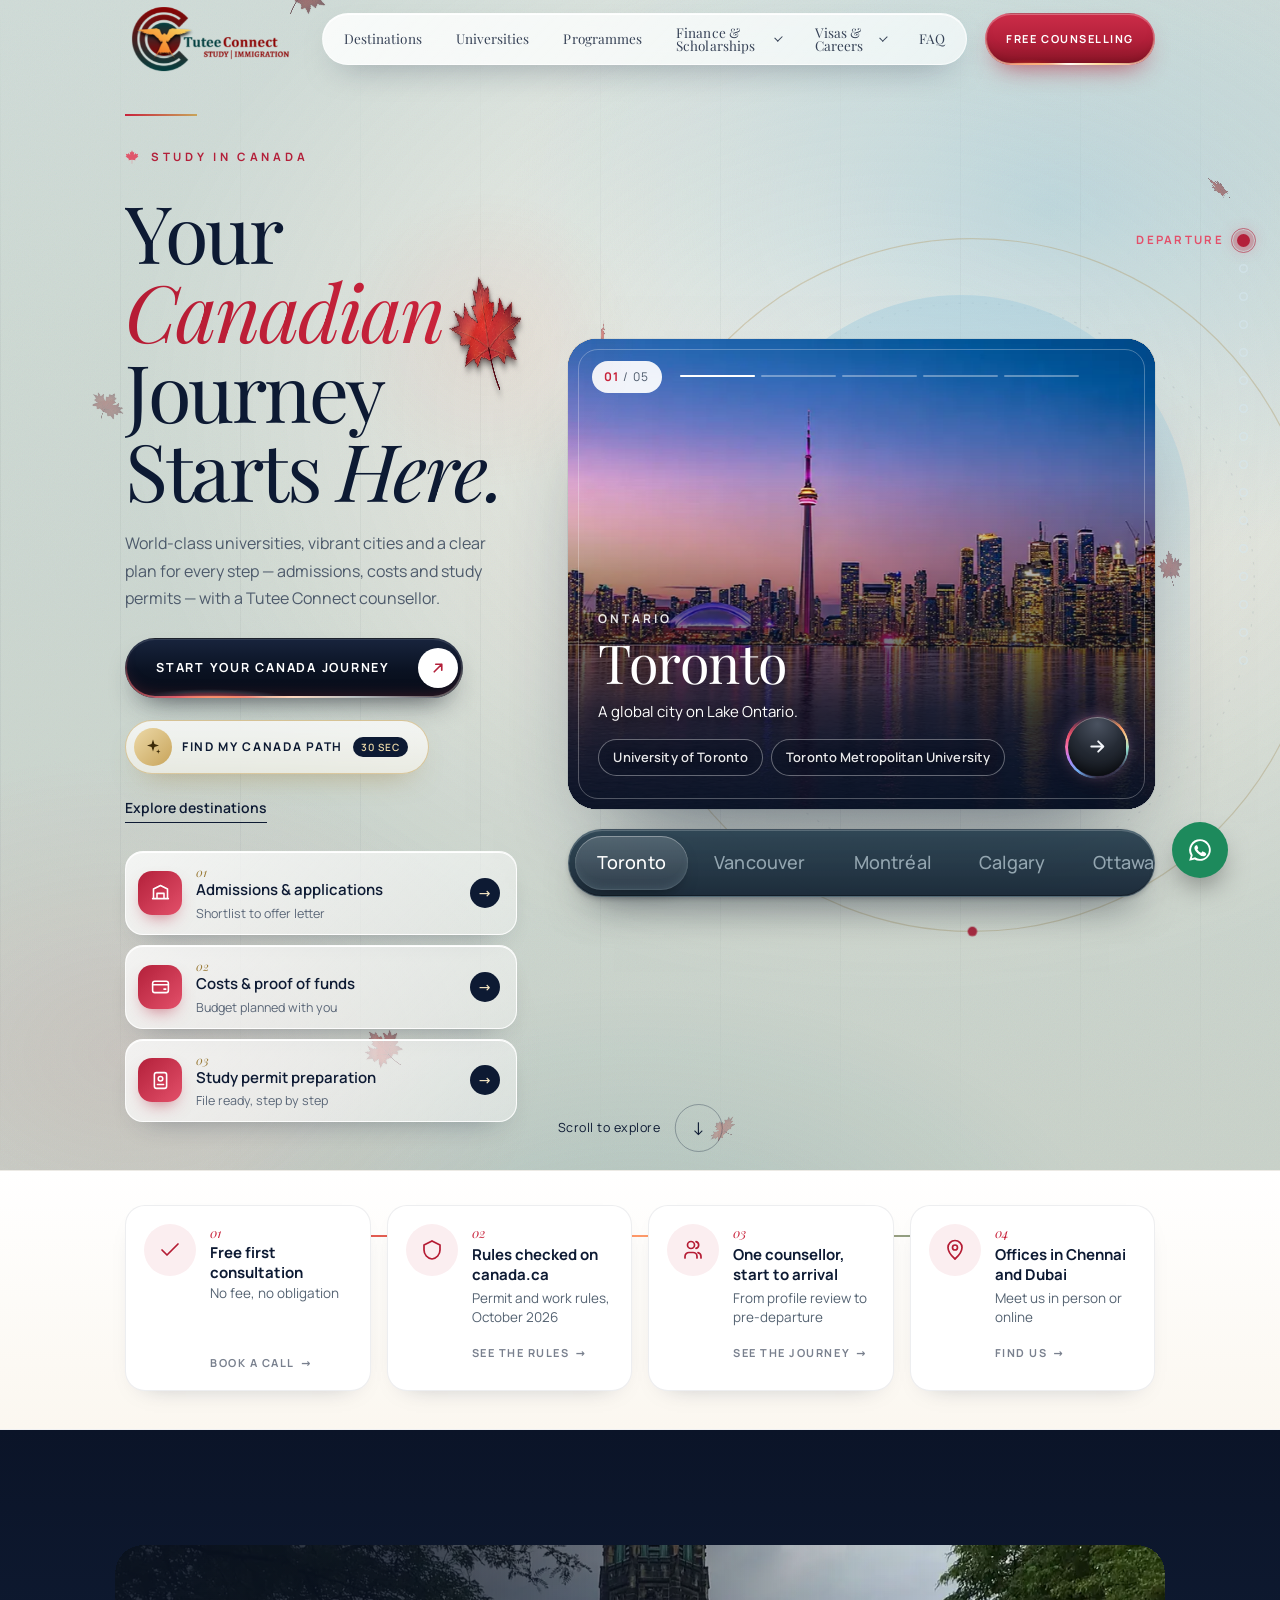
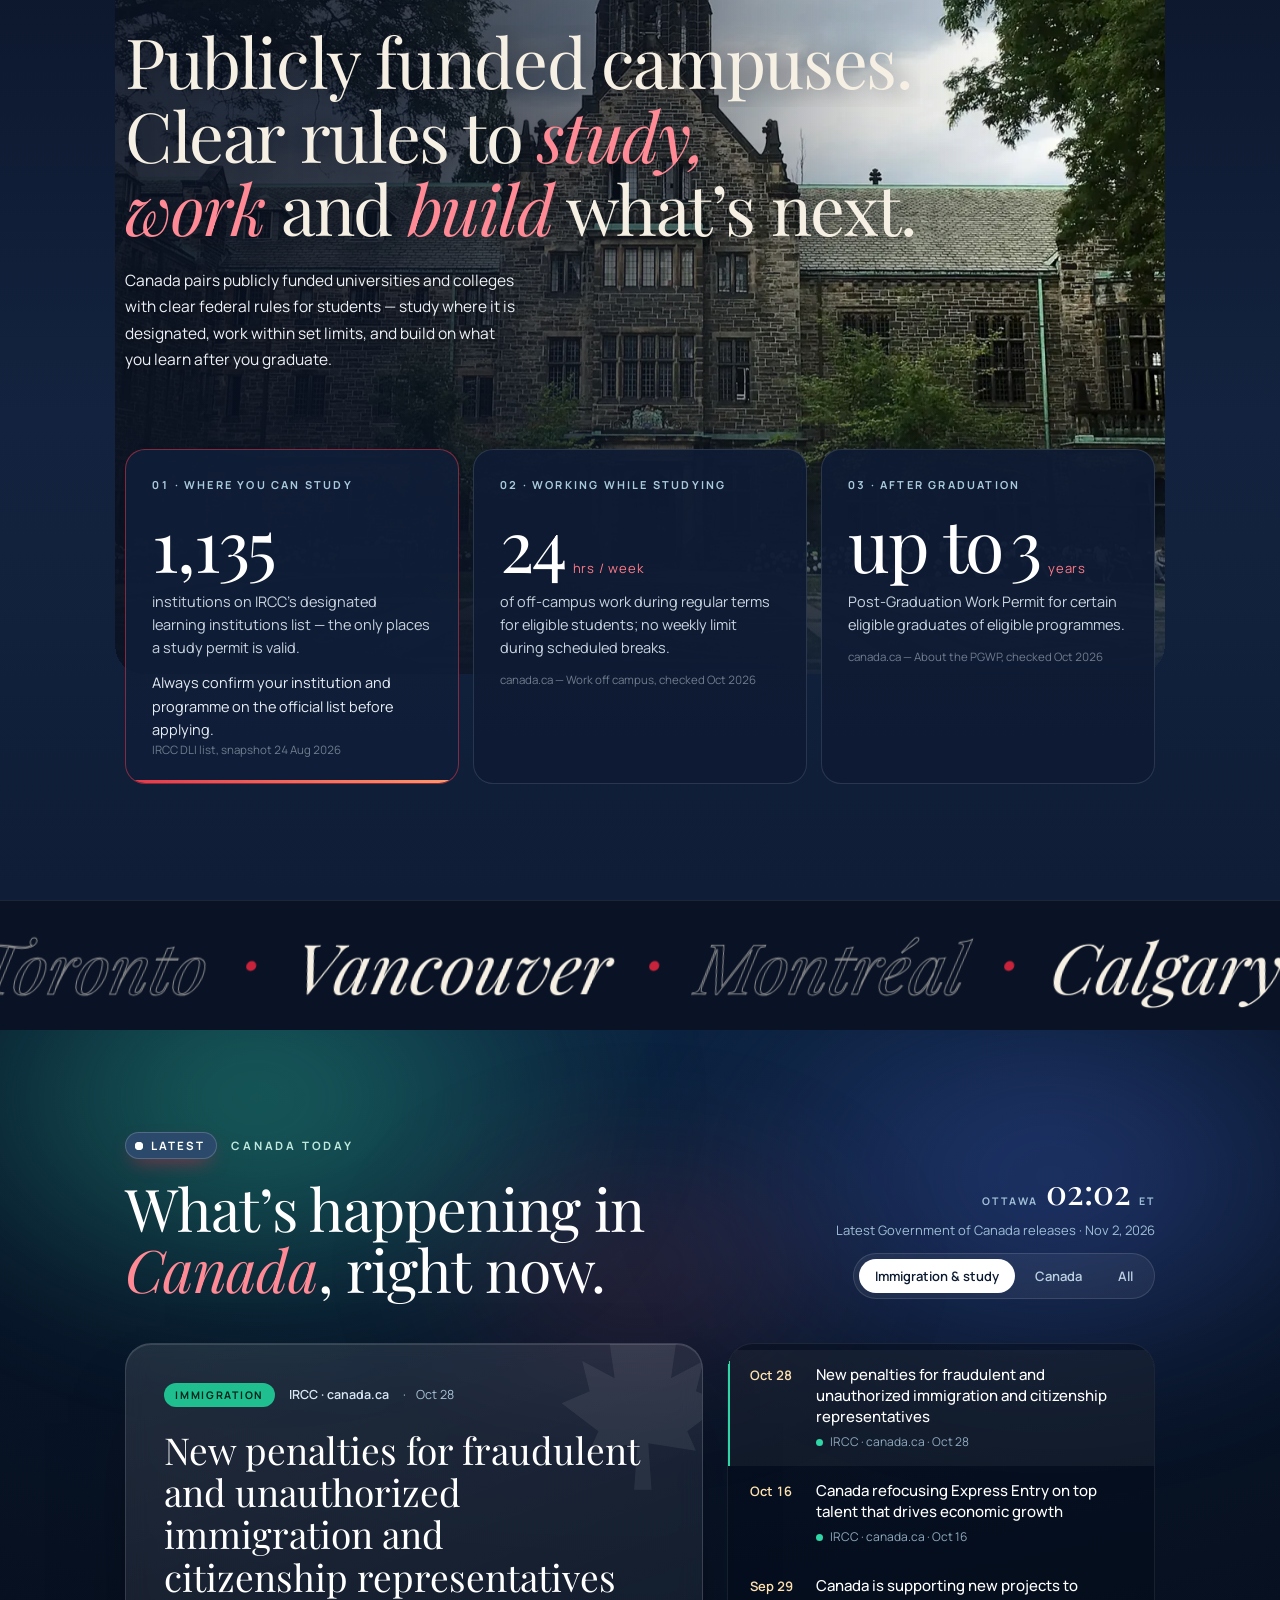
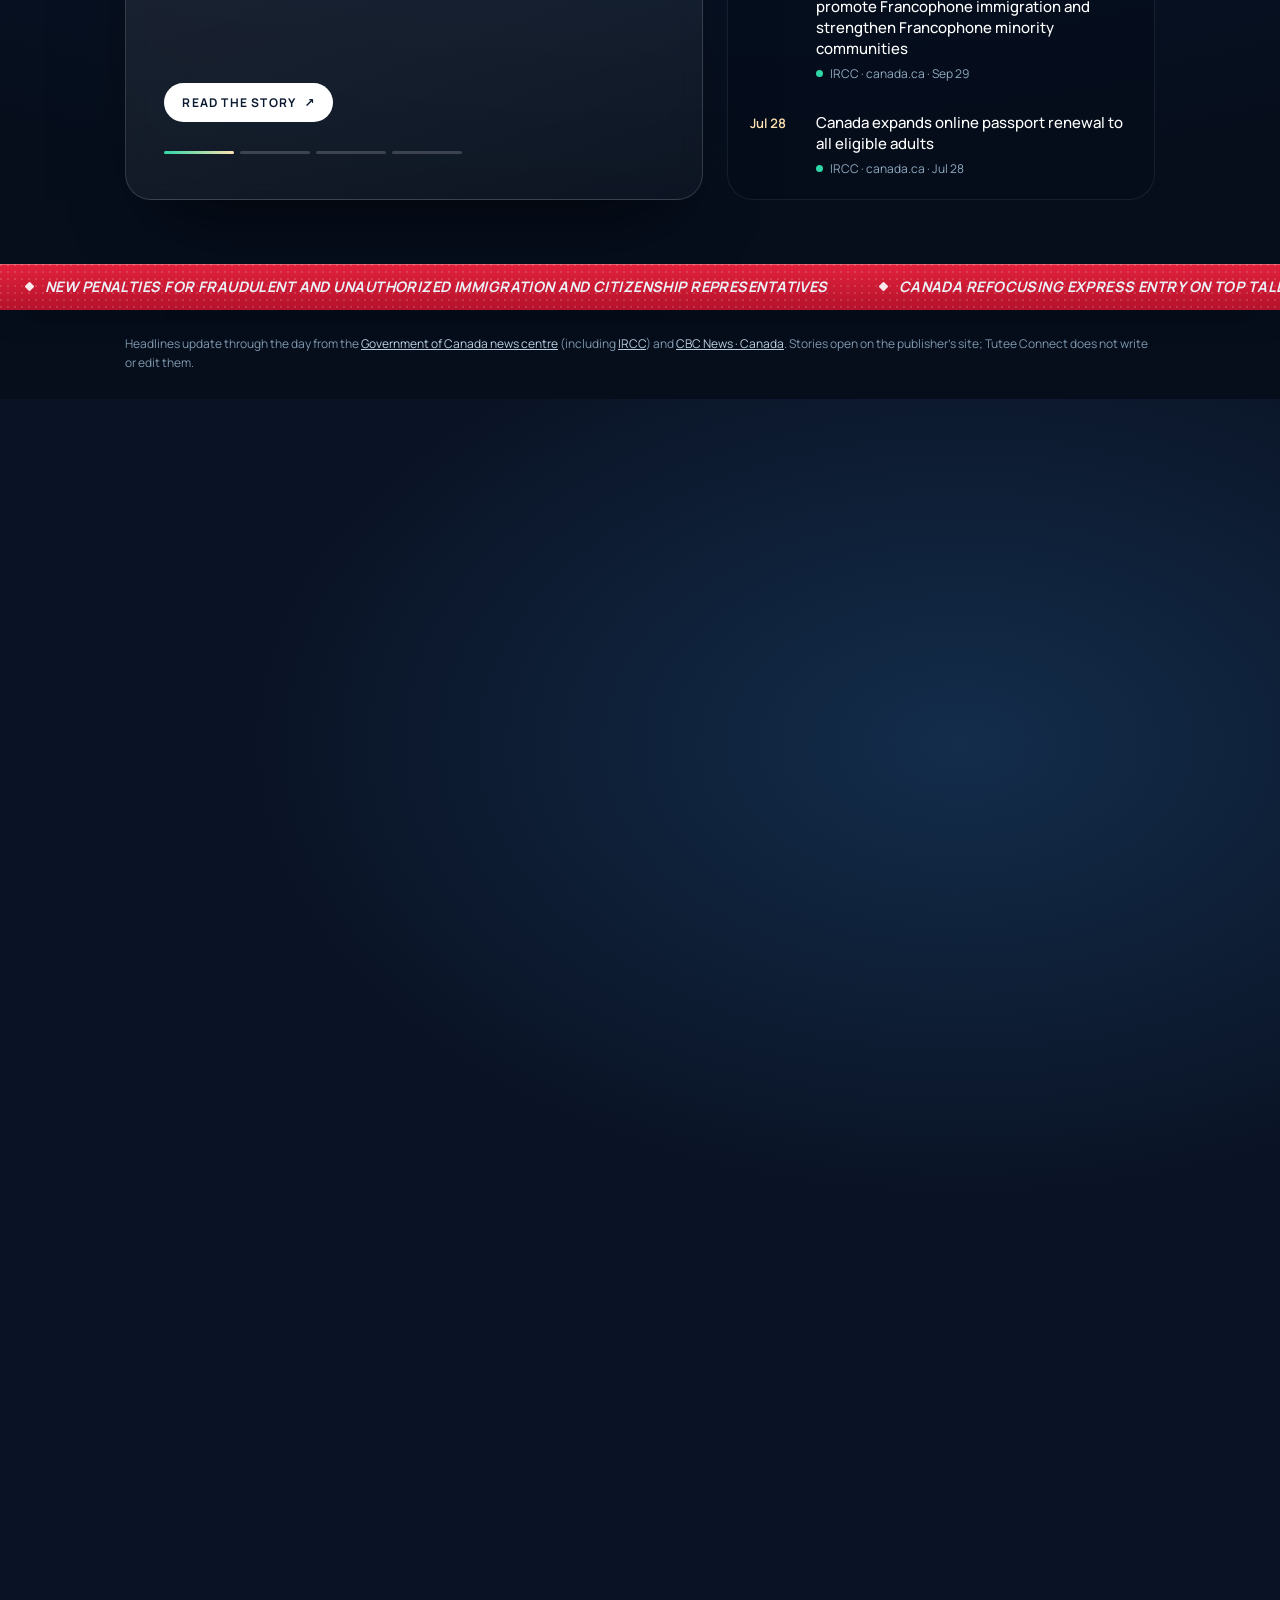
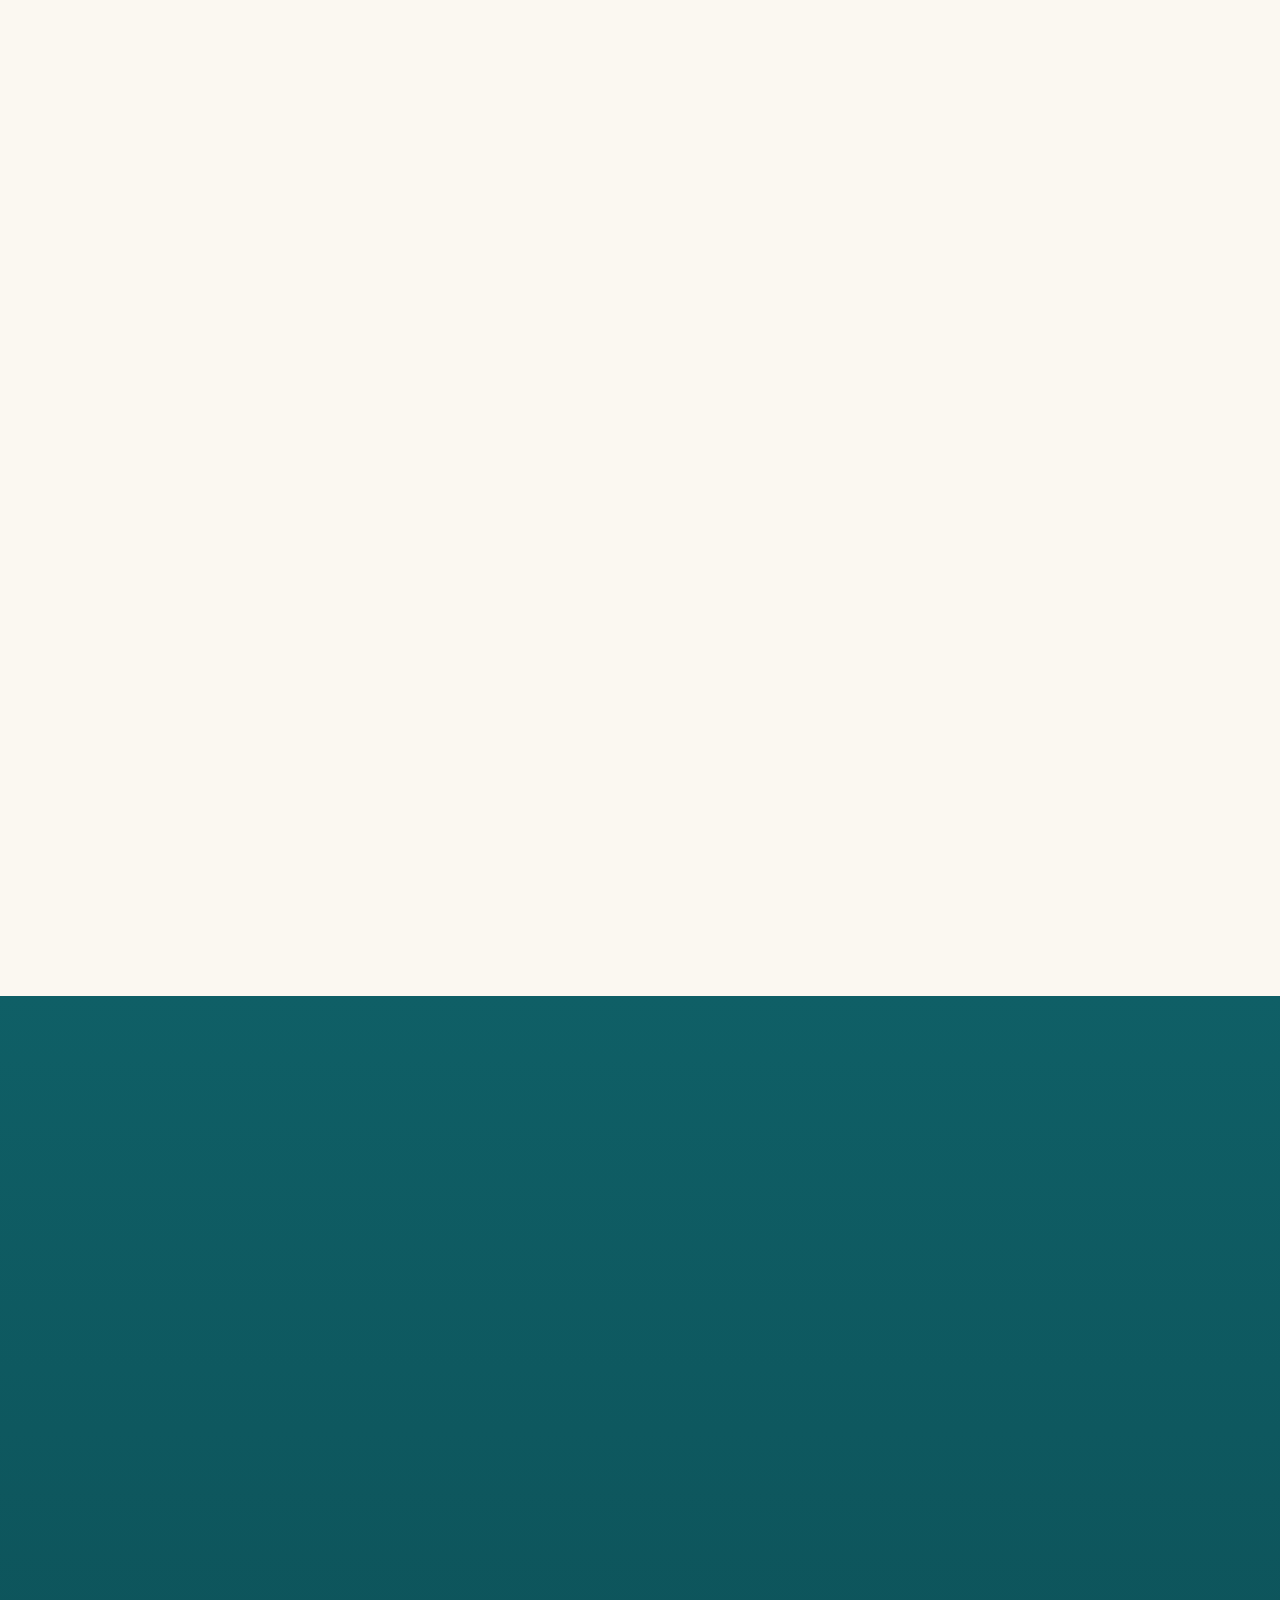
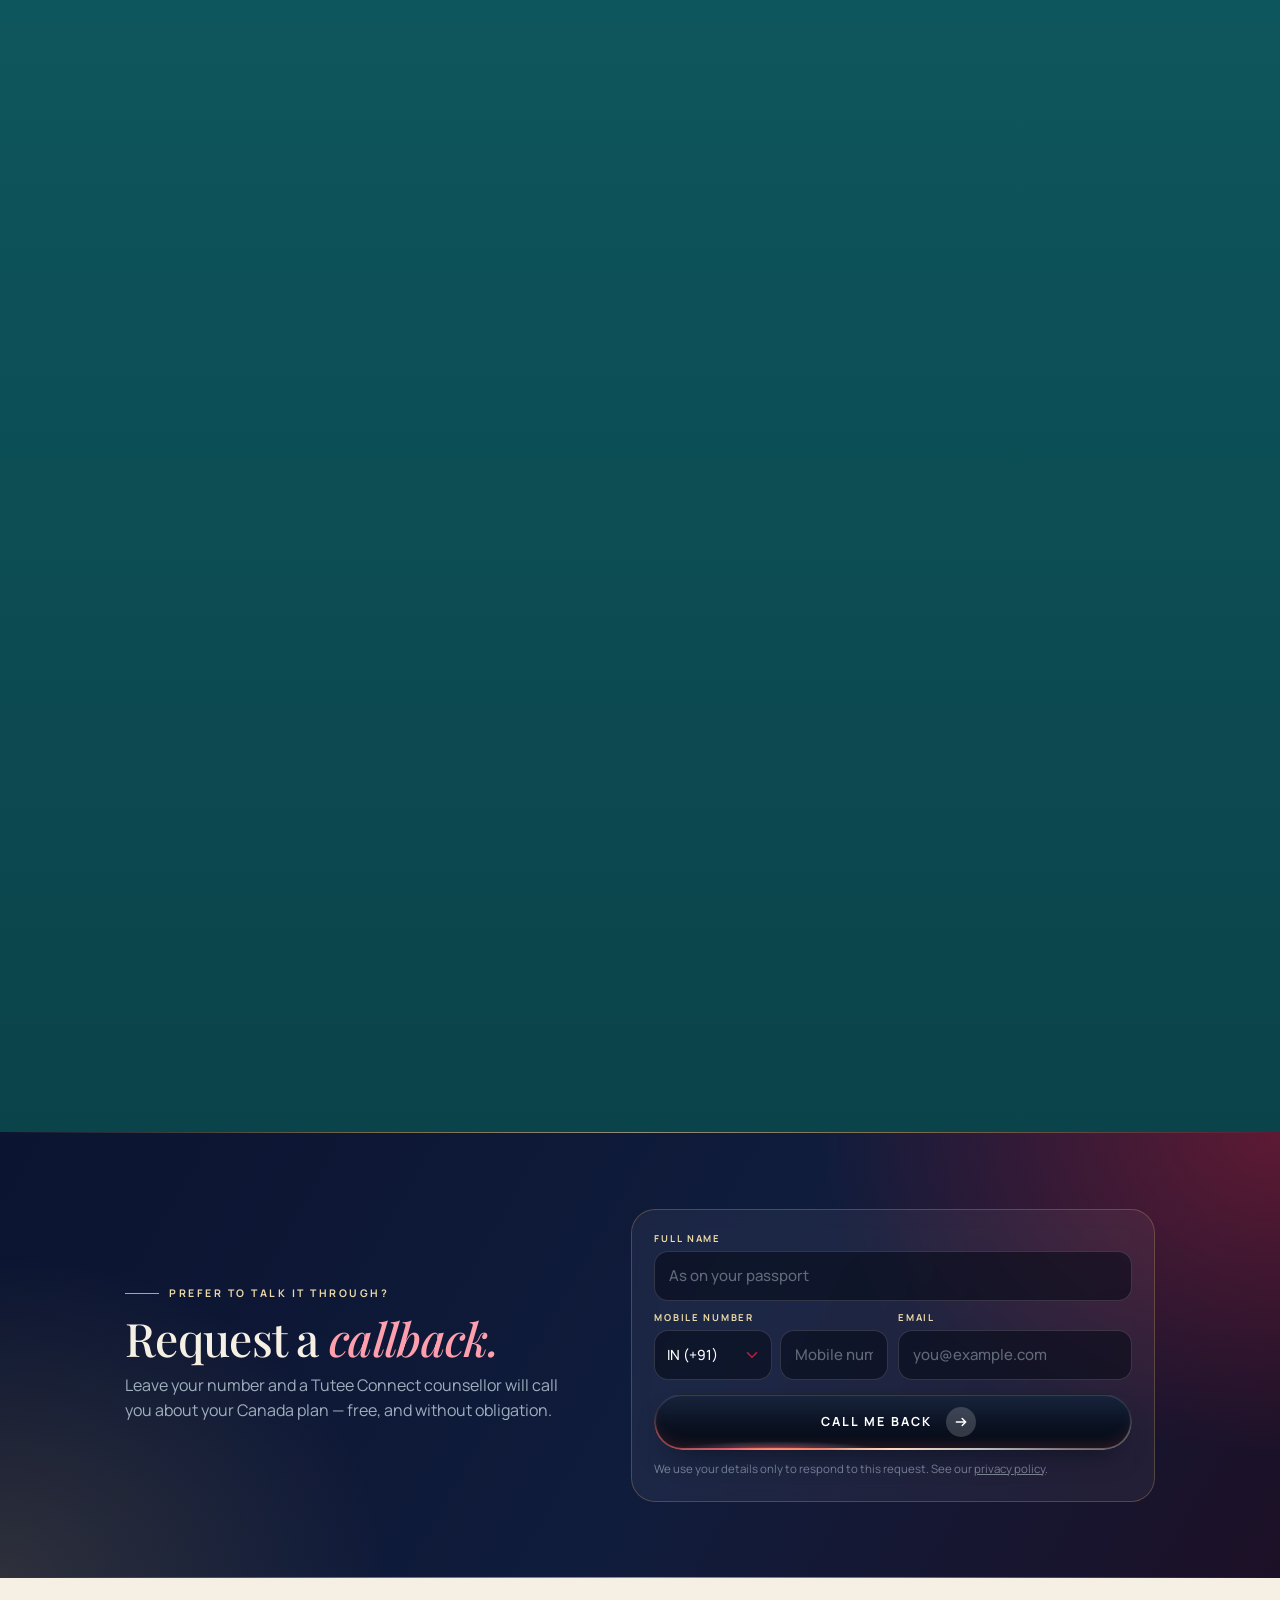
==== commit feabaf16: "ai ask tutee correction" ====
--- a/index.html
+++ b/index.html
@@ -686,5 +686,11 @@
 c.innerHTML='<span class="sw-ar"><svg viewBox="0 0 24 24"><path d="M5 12h14M14 7l5 5-5 5"/></svg></span><span class="sw-t">Swipe for all 5 cities</span><span class="sw-bar"><i></i></span>';r.insertAdjacentElement('afterend',c);
 function u(){var m=r.scrollWidth-r.clientWidth;c.hidden=m<6;if(c.hidden)return;c.style.setProperty('--w',Math.max(.12,r.clientWidth/r.scrollWidth).toFixed(3));c.style.setProperty('--p',(r.scrollLeft/m).toFixed(3));c.classList.toggle('end',r.scrollLeft>m-6)}
 r.addEventListener('scroll',function(){if(r.scrollLeft>6)c.classList.add('used');u()},{passive:true});addEventListener('resize',u);requestAnimationFrame(u);})();</script>
+<script>/* v132: keep the Ask Tutee bar in view while typing on phones */
+(function(){var i=document.querySelector("[data-ask-input]");if(!i)return;var f=i.closest("form"),vv=window.visualViewport,h=document.documentElement;
+function fit(){if(document.activeElement!==i||!vv)return;var r=f.getBoundingClientRect(),top=vv.offsetTop,bot=top+vv.height;if(r.bottom>bot-12||r.top<top+12)scrollBy({top:r.bottom-(bot-16),behavior:"auto"});}
+i.addEventListener("focus",function(){h.classList.add("kb-open");setTimeout(fit,320);setTimeout(fit,650);});
+i.addEventListener("blur",function(){h.classList.remove("kb-open");});
+if(vv)vv.addEventListener("resize",function(){if(document.activeElement===i)fit();});})();</script>
 </body>
 </html>
--- a/assets/canada/css/royal.css
+++ b/assets/canada/css/royal.css
@@ -3739,3 +3739,7 @@
 .jc-form:not(.open) .jc-front{position:relative!important;inset:auto!important;width:100%!important;aspect-ratio:1.586/1!important;height:auto!important;min-height:0!important;max-height:none!important}
 .jc-form:not(.open) .jc-card{position:absolute!important;inset:0!important;overflow:hidden!important}
 .jc-form:not(.open) .jc-3d{height:auto!important;min-height:0!important}
+
+/* v132: AI chat input stays put when the keyboard opens on phones */
+.ask-in input{font-size:16px!important}
+html.kb-open .mbar{opacity:0!important;pointer-events:none!important;transform:translateY(120%)!important}
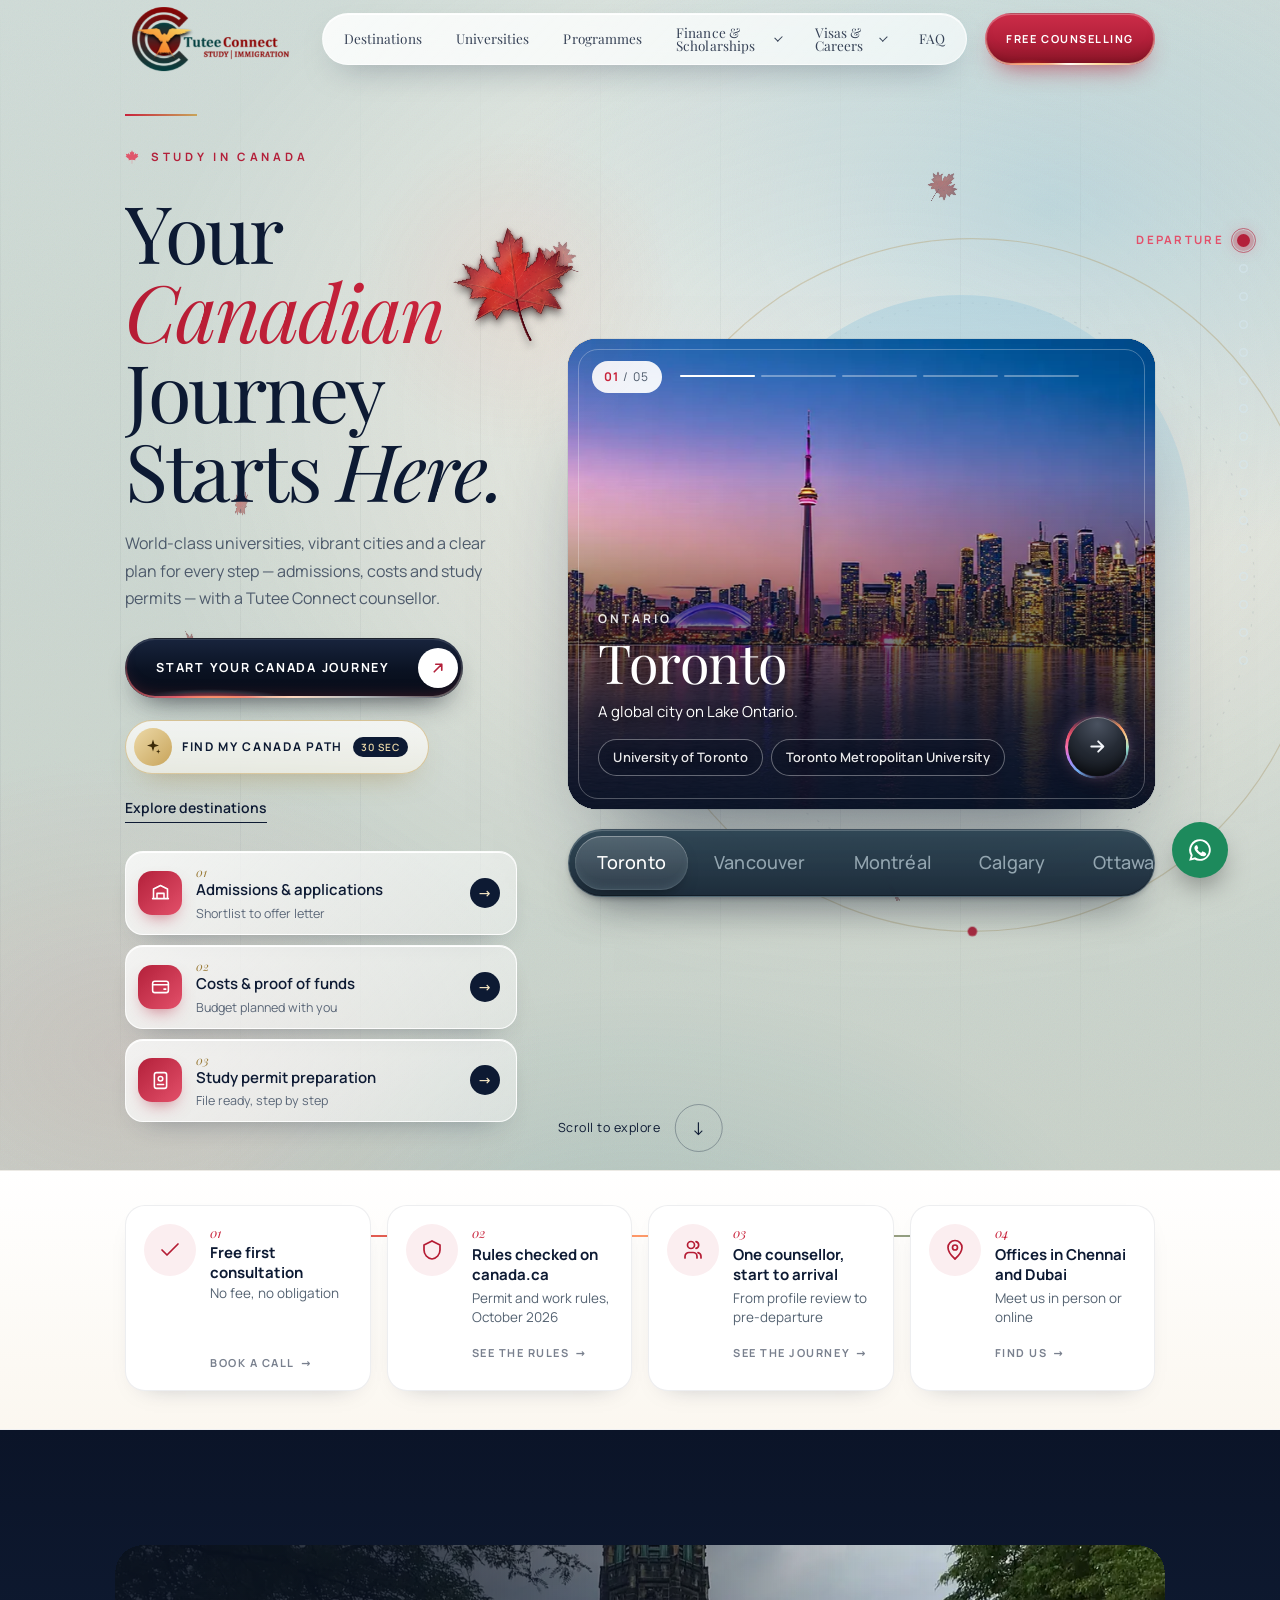
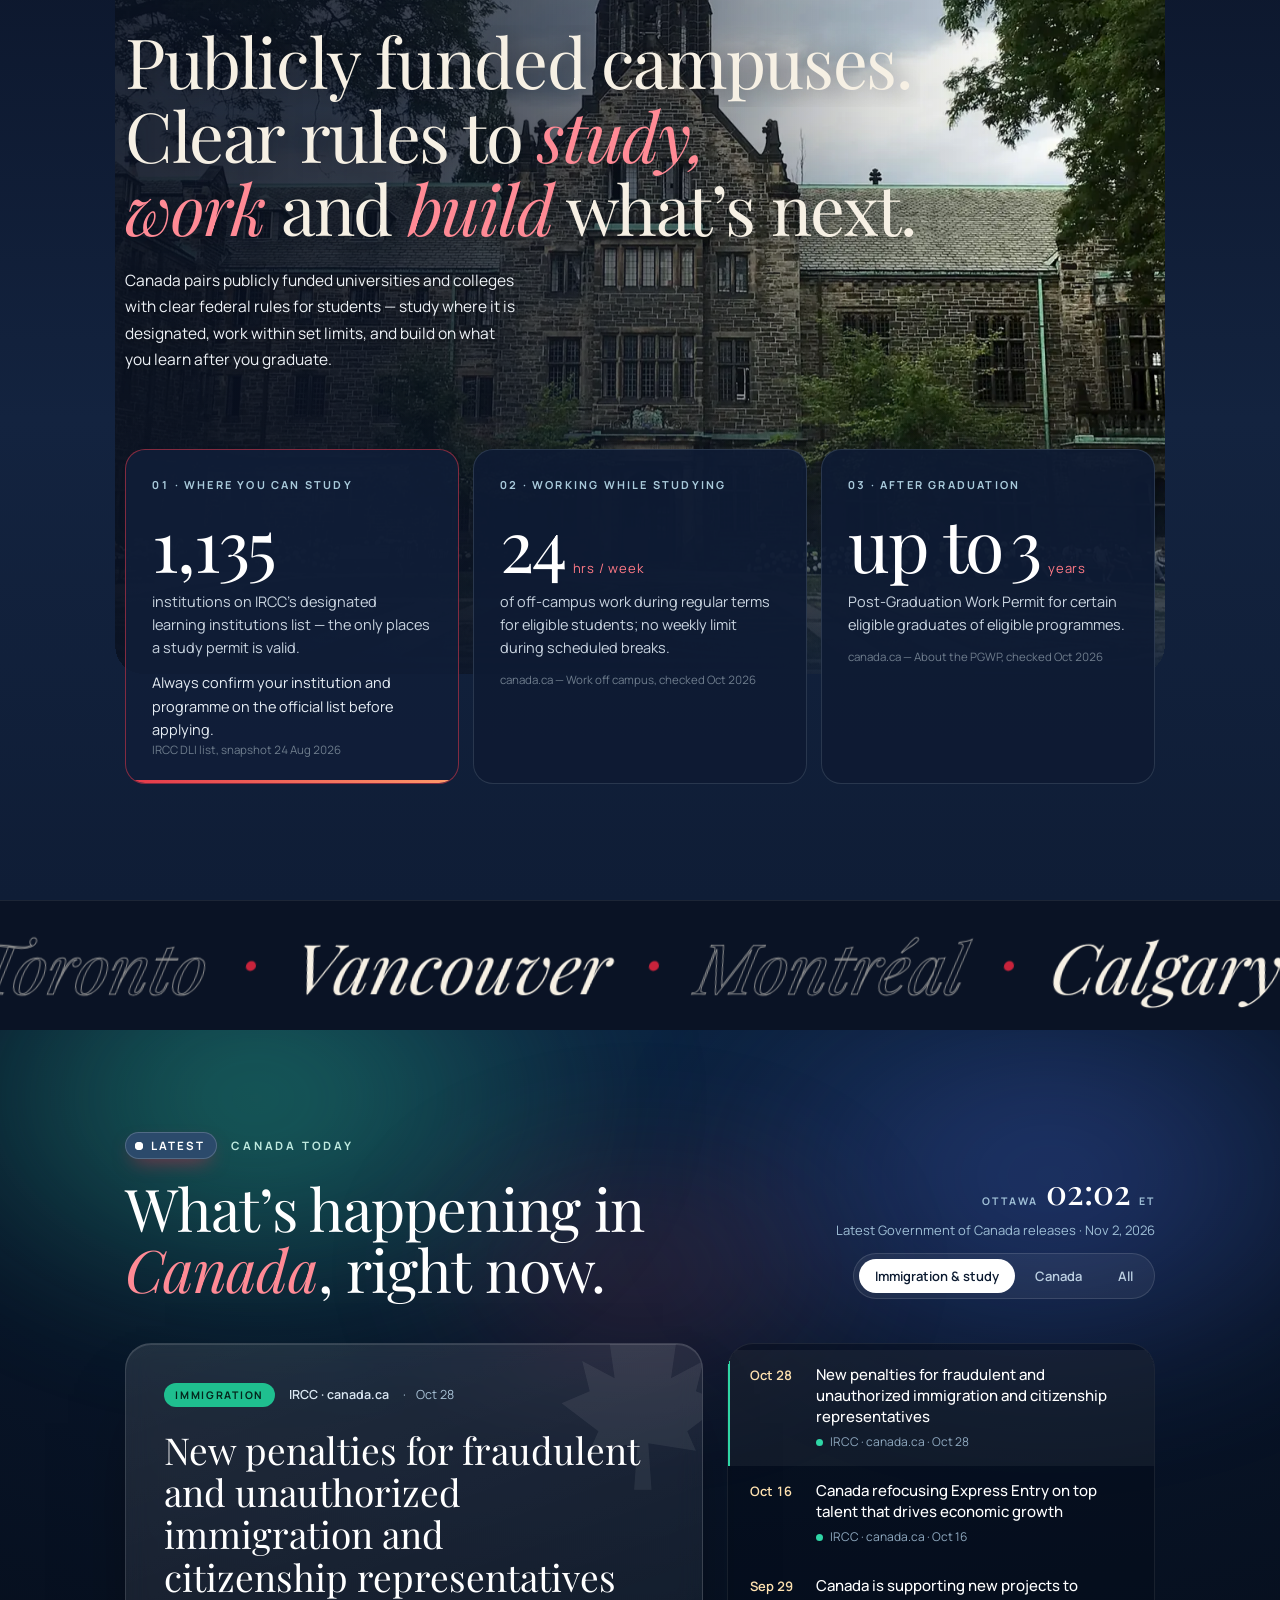
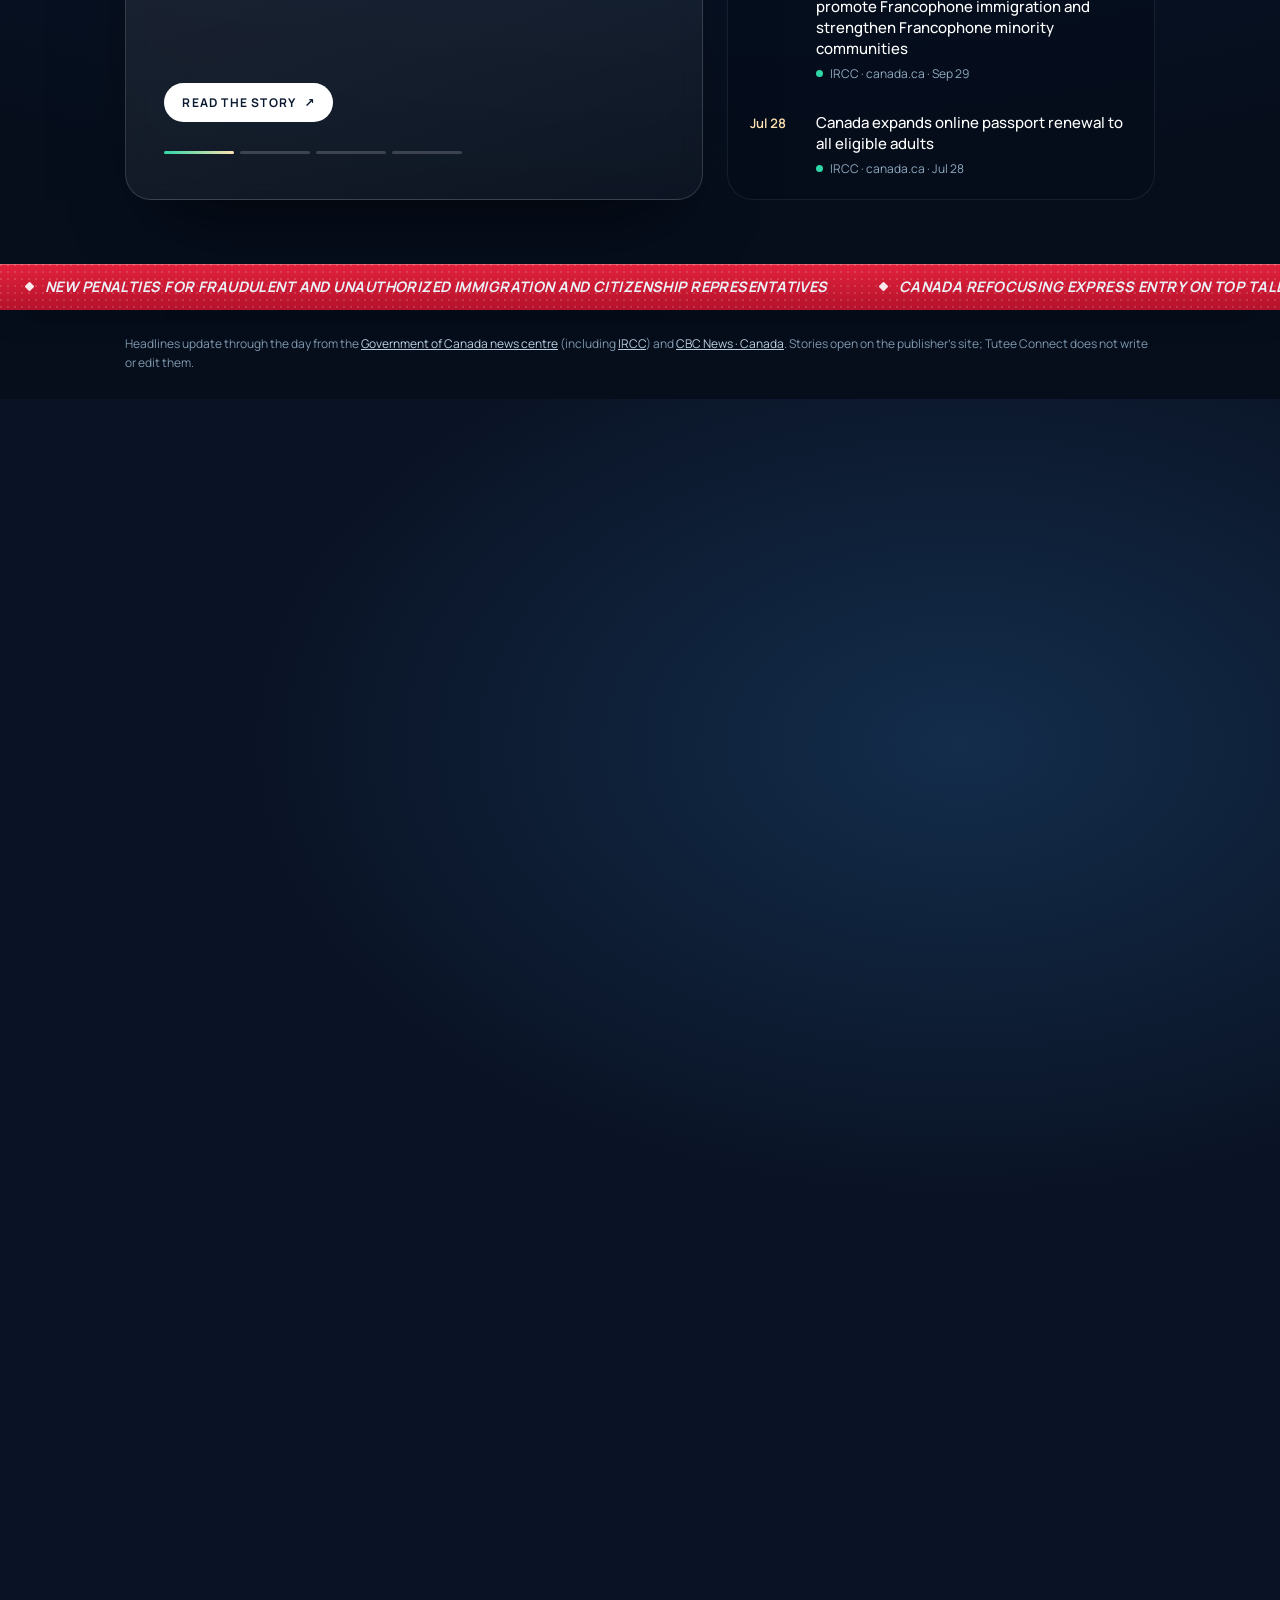
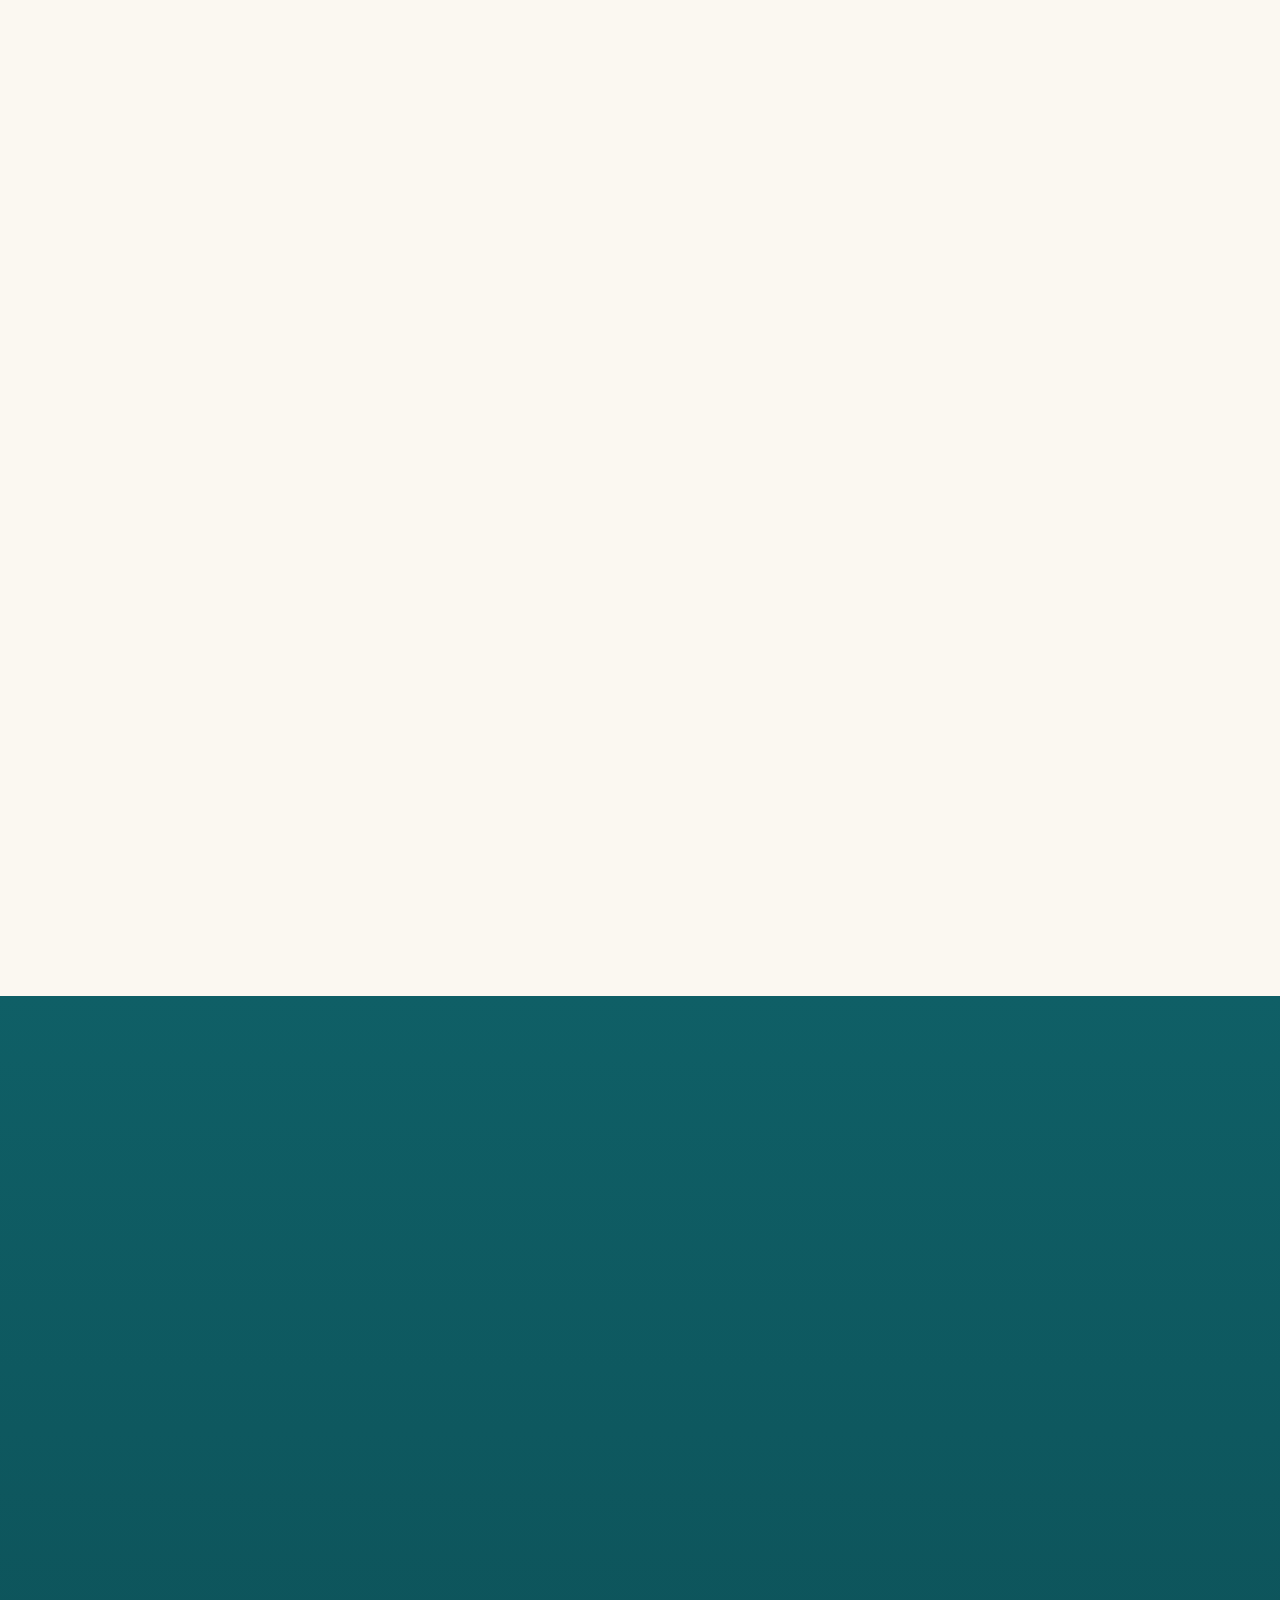
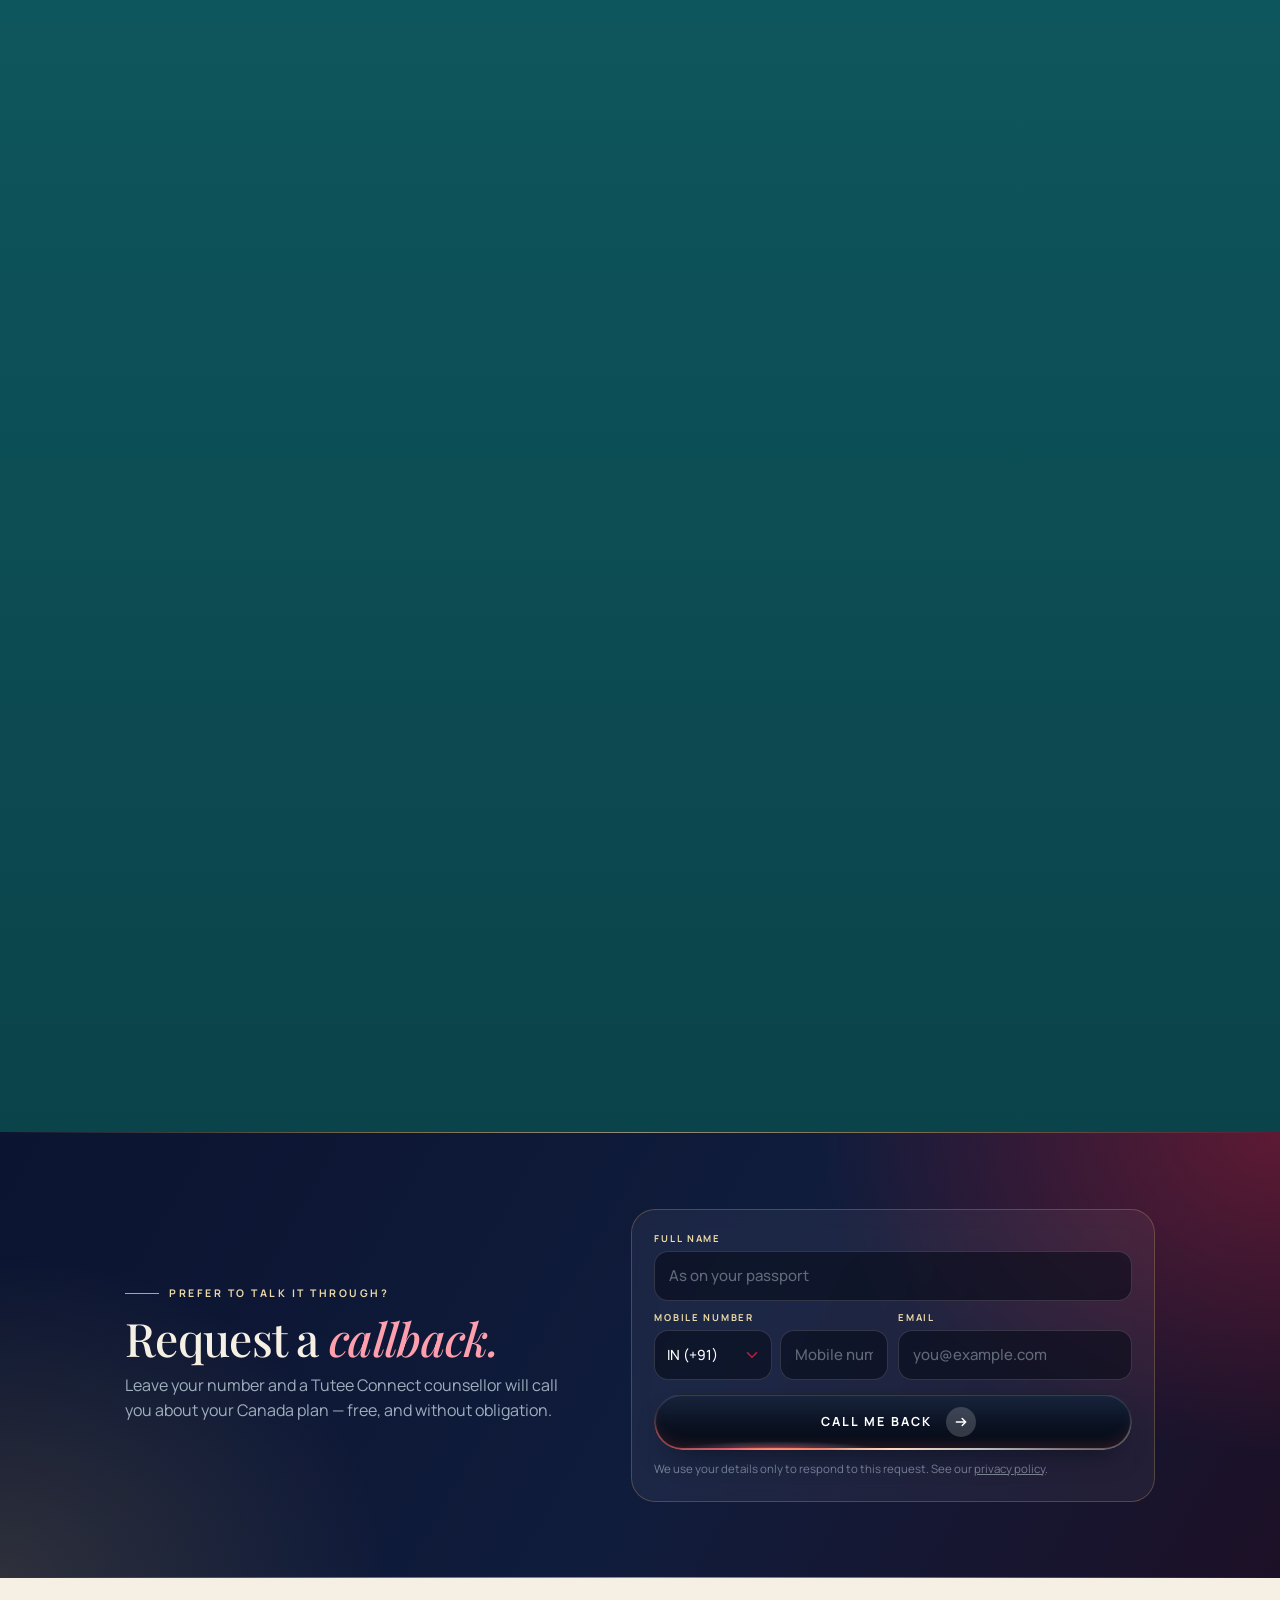
==== commit 56fabbed: "Update index.html" ====
--- a/index.html
+++ b/index.html
@@ -686,11 +686,15 @@
 c.innerHTML='<span class="sw-ar"><svg viewBox="0 0 24 24"><path d="M5 12h14M14 7l5 5-5 5"/></svg></span><span class="sw-t">Swipe for all 5 cities</span><span class="sw-bar"><i></i></span>';r.insertAdjacentElement('afterend',c);
 function u(){var m=r.scrollWidth-r.clientWidth;c.hidden=m<6;if(c.hidden)return;c.style.setProperty('--w',Math.max(.12,r.clientWidth/r.scrollWidth).toFixed(3));c.style.setProperty('--p',(r.scrollLeft/m).toFixed(3));c.classList.toggle('end',r.scrollLeft>m-6)}
 r.addEventListener('scroll',function(){if(r.scrollLeft>6)c.classList.add('used');u()},{passive:true});addEventListener('resize',u);requestAnimationFrame(u);})();</script>
-<script>/* v132: keep the Ask Tutee bar in view while typing on phones */
-(function(){var i=document.querySelector("[data-ask-input]");if(!i)return;var f=i.closest("form"),vv=window.visualViewport,h=document.documentElement;
-function fit(){if(document.activeElement!==i||!vv)return;var r=f.getBoundingClientRect(),top=vv.offsetTop,bot=top+vv.height;if(r.bottom>bot-12||r.top<top+12)scrollBy({top:r.bottom-(bot-16),behavior:"auto"});}
-i.addEventListener("focus",function(){h.classList.add("kb-open");setTimeout(fit,320);setTimeout(fit,650);});
-i.addEventListener("blur",function(){h.classList.remove("kb-open");});
-if(vv)vv.addEventListener("resize",function(){if(document.activeElement===i)fit();});})();</script>
+<script>/* v133: keep the Ask Tutee bar fully in view while the phone keyboard is open */
+(function(){var i=document.querySelector("[data-ask-input]");if(!i)return;var f=i.closest("form"),vv=window.visualViewport,h=document.documentElement,t=0;
+function fit(){if(document.activeElement!==i||!vv)return;var r=f.getBoundingClientRect(),top=vv.offsetTop,bot=top+vv.height,d=0;
+ if(r.bottom>bot-10)d=r.bottom-(bot-14);else if(r.top<top+10)d=r.top-(top+14)-Math.max(0,(bot-top)-r.height-28);
+ if(Math.abs(d)>2)window.scrollTo(0,window.scrollY+d);}
+function settle(){clearInterval(t);var n=0;t=setInterval(function(){fit();if(++n>14)clearInterval(t);},70);}
+if("ontouchend" in window)i.addEventListener("touchend",function(e){if(document.activeElement===i)return;e.preventDefault();try{i.focus({preventScroll:true});}catch(x){i.focus();}},{passive:false});
+i.addEventListener("focus",function(){h.classList.add("kb-open");settle();});
+i.addEventListener("blur",function(){h.classList.remove("kb-open");clearInterval(t);});
+if(vv){vv.addEventListener("resize",function(){if(document.activeElement===i)settle();});}})();</script>
 </body>
 </html>
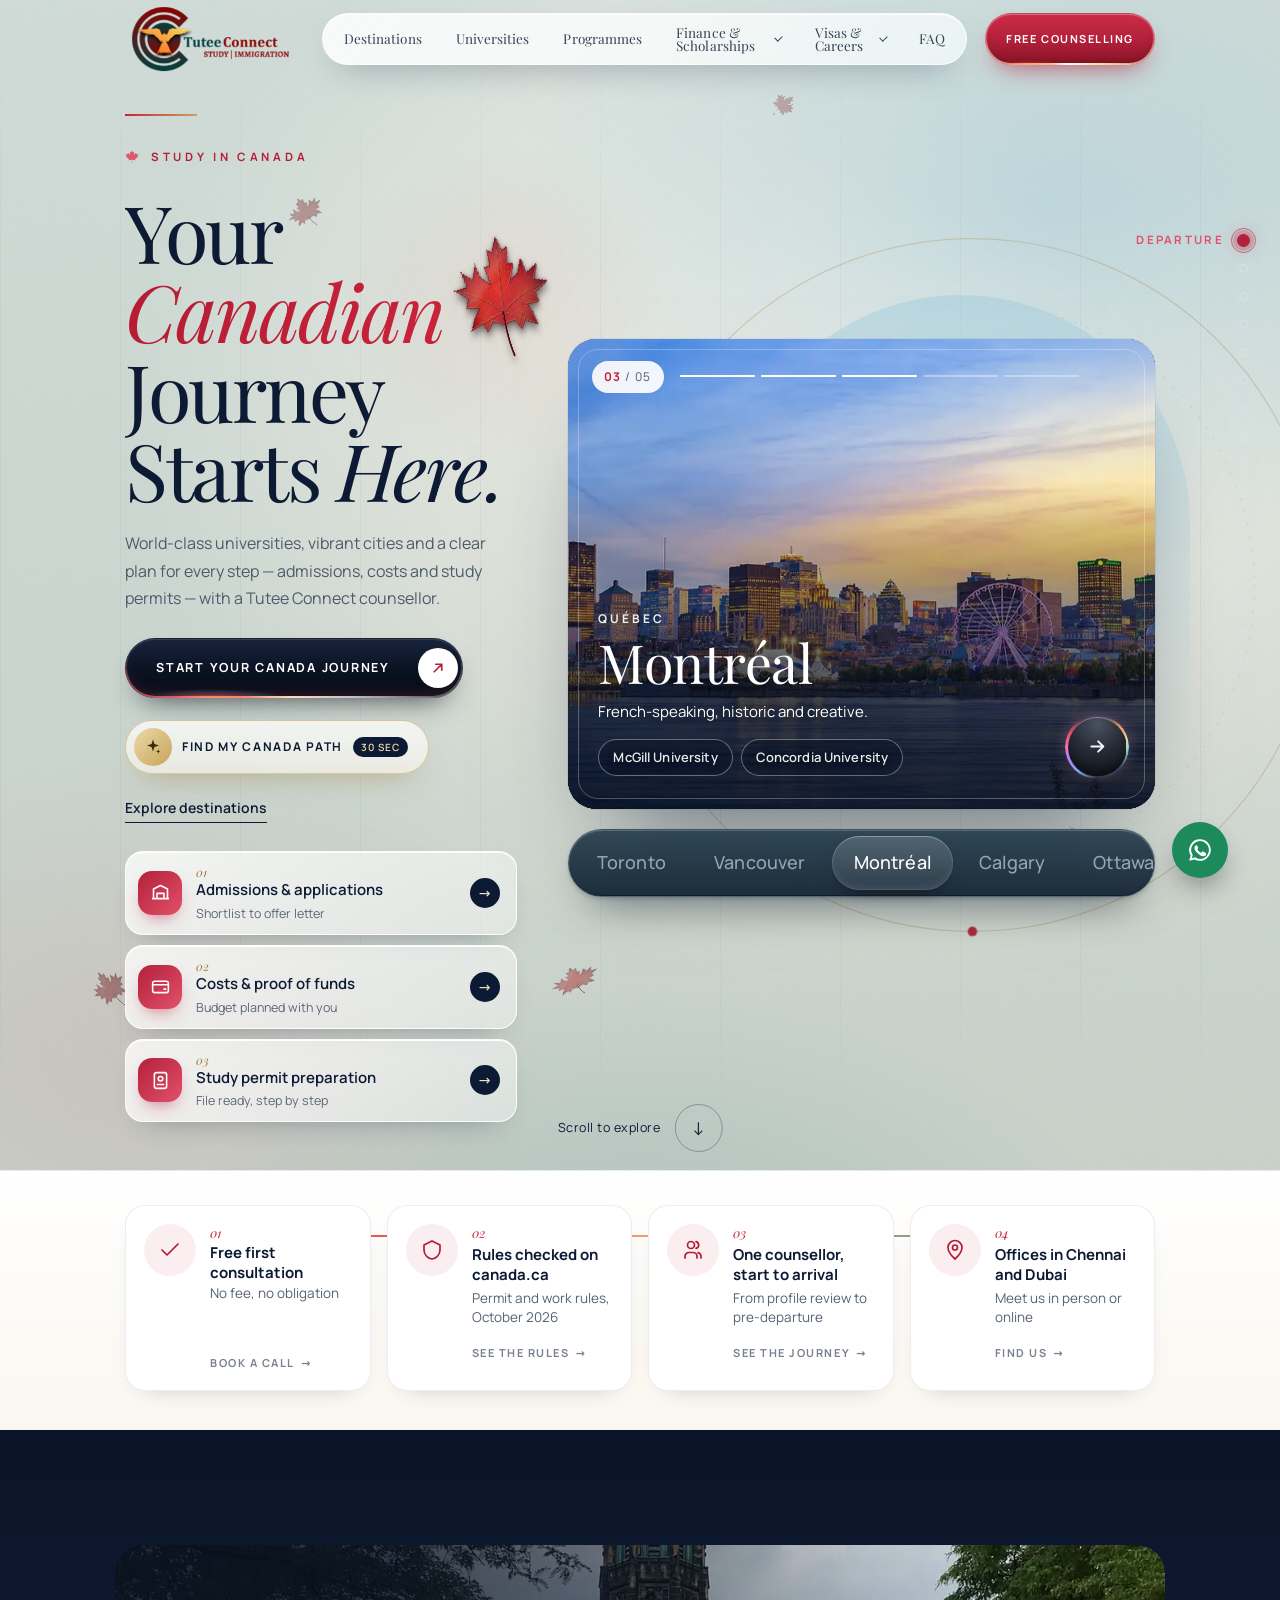
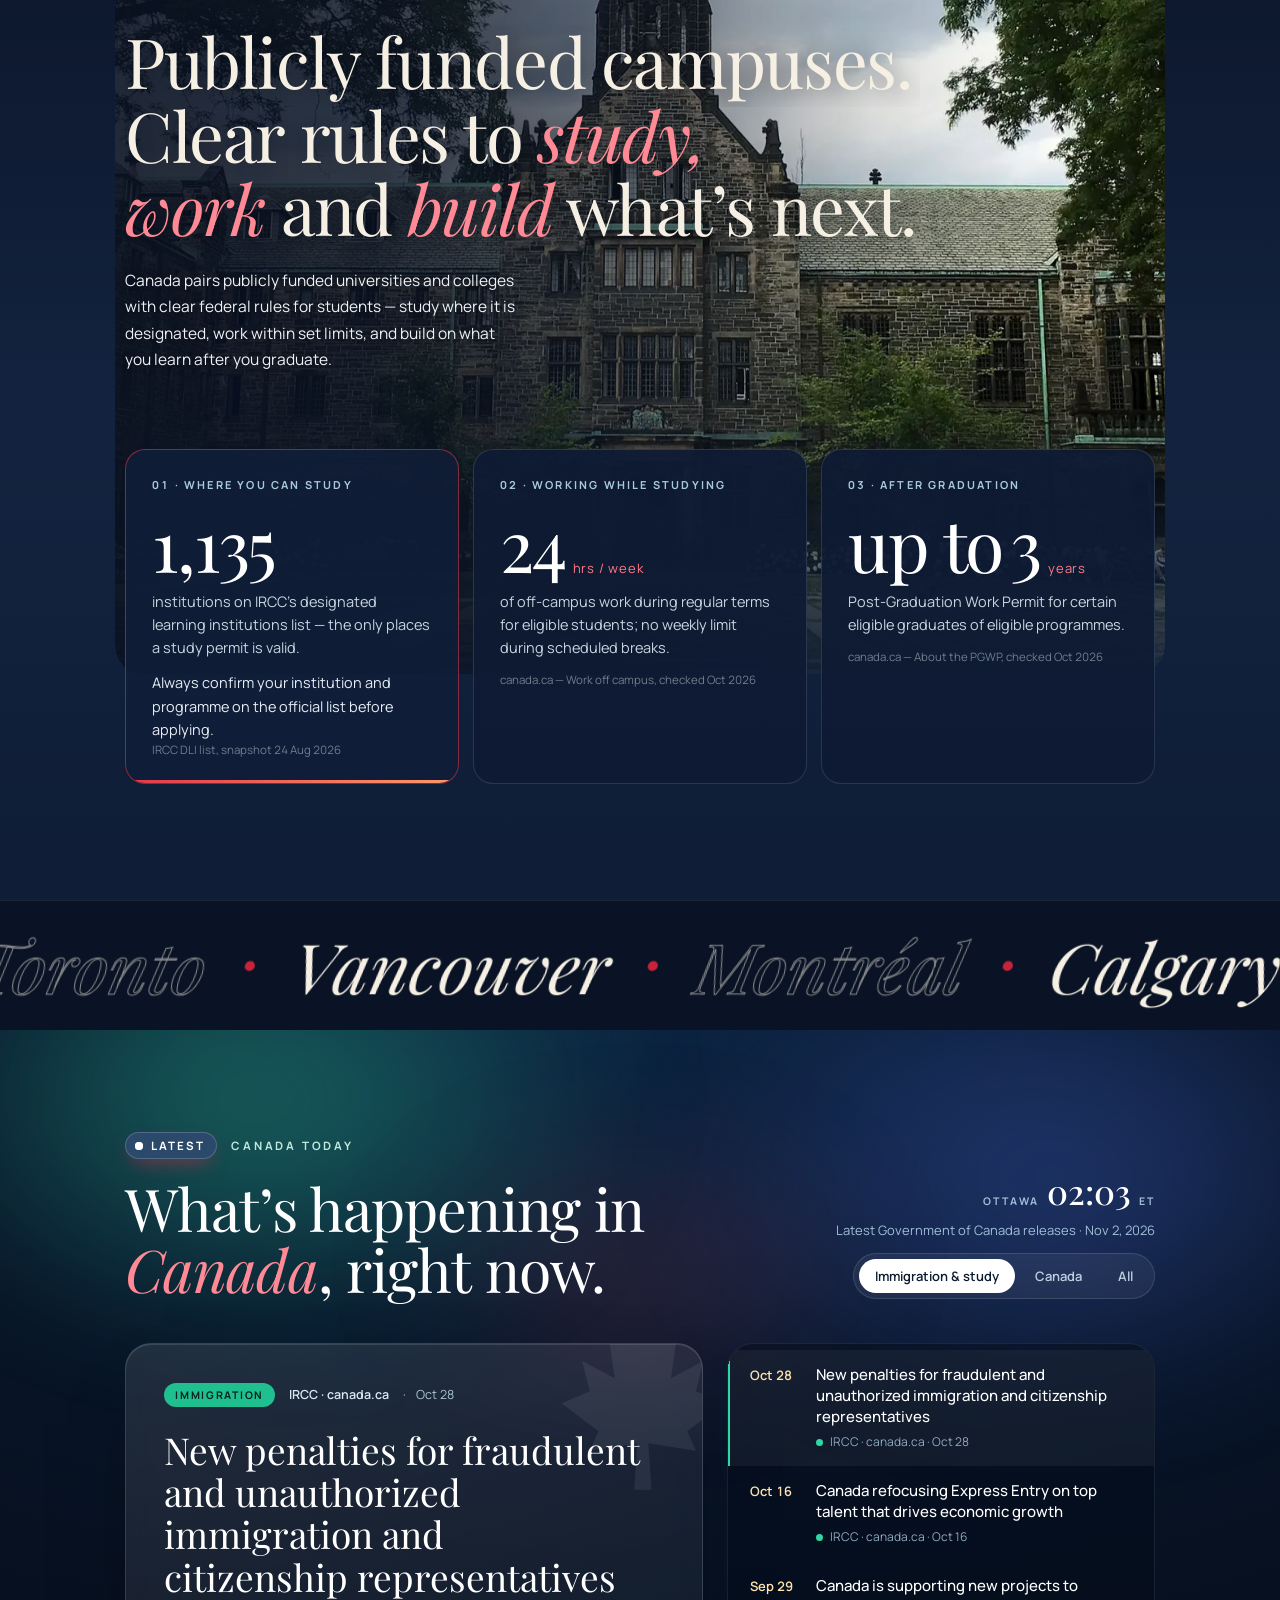
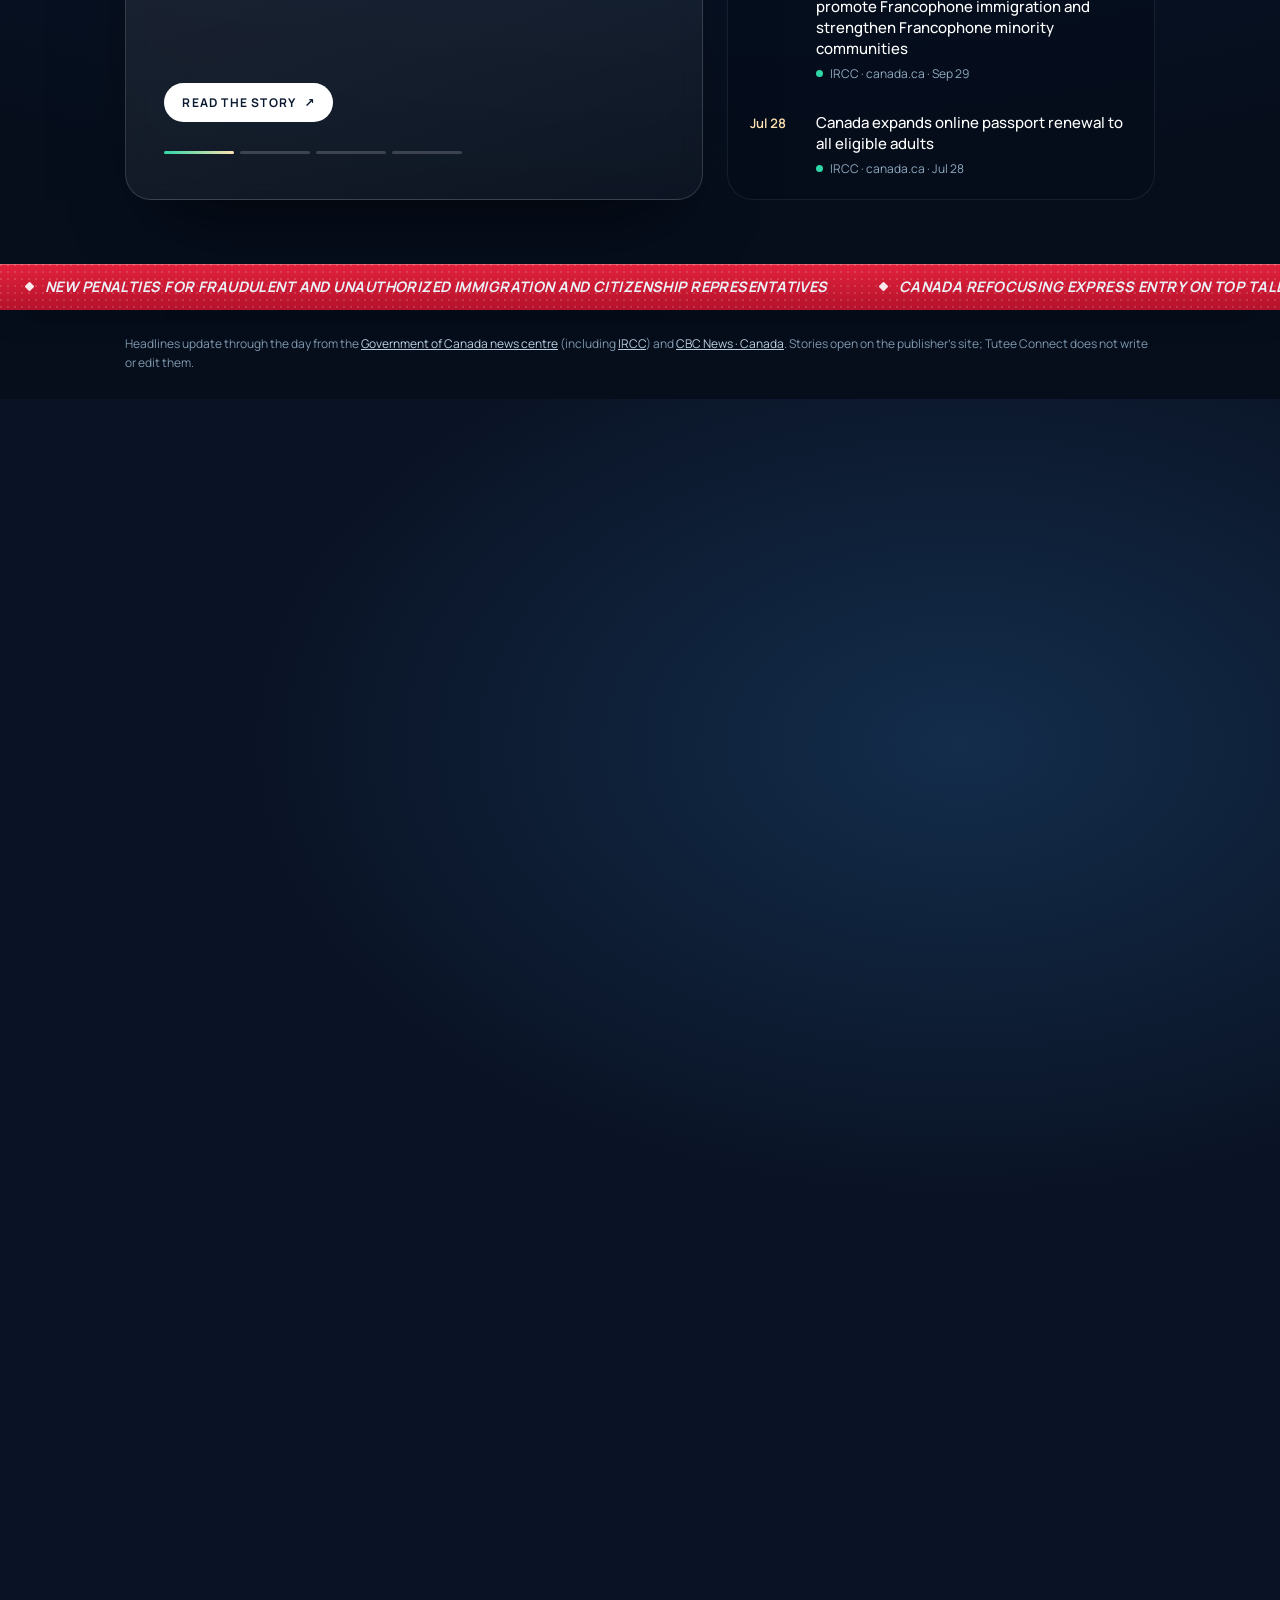
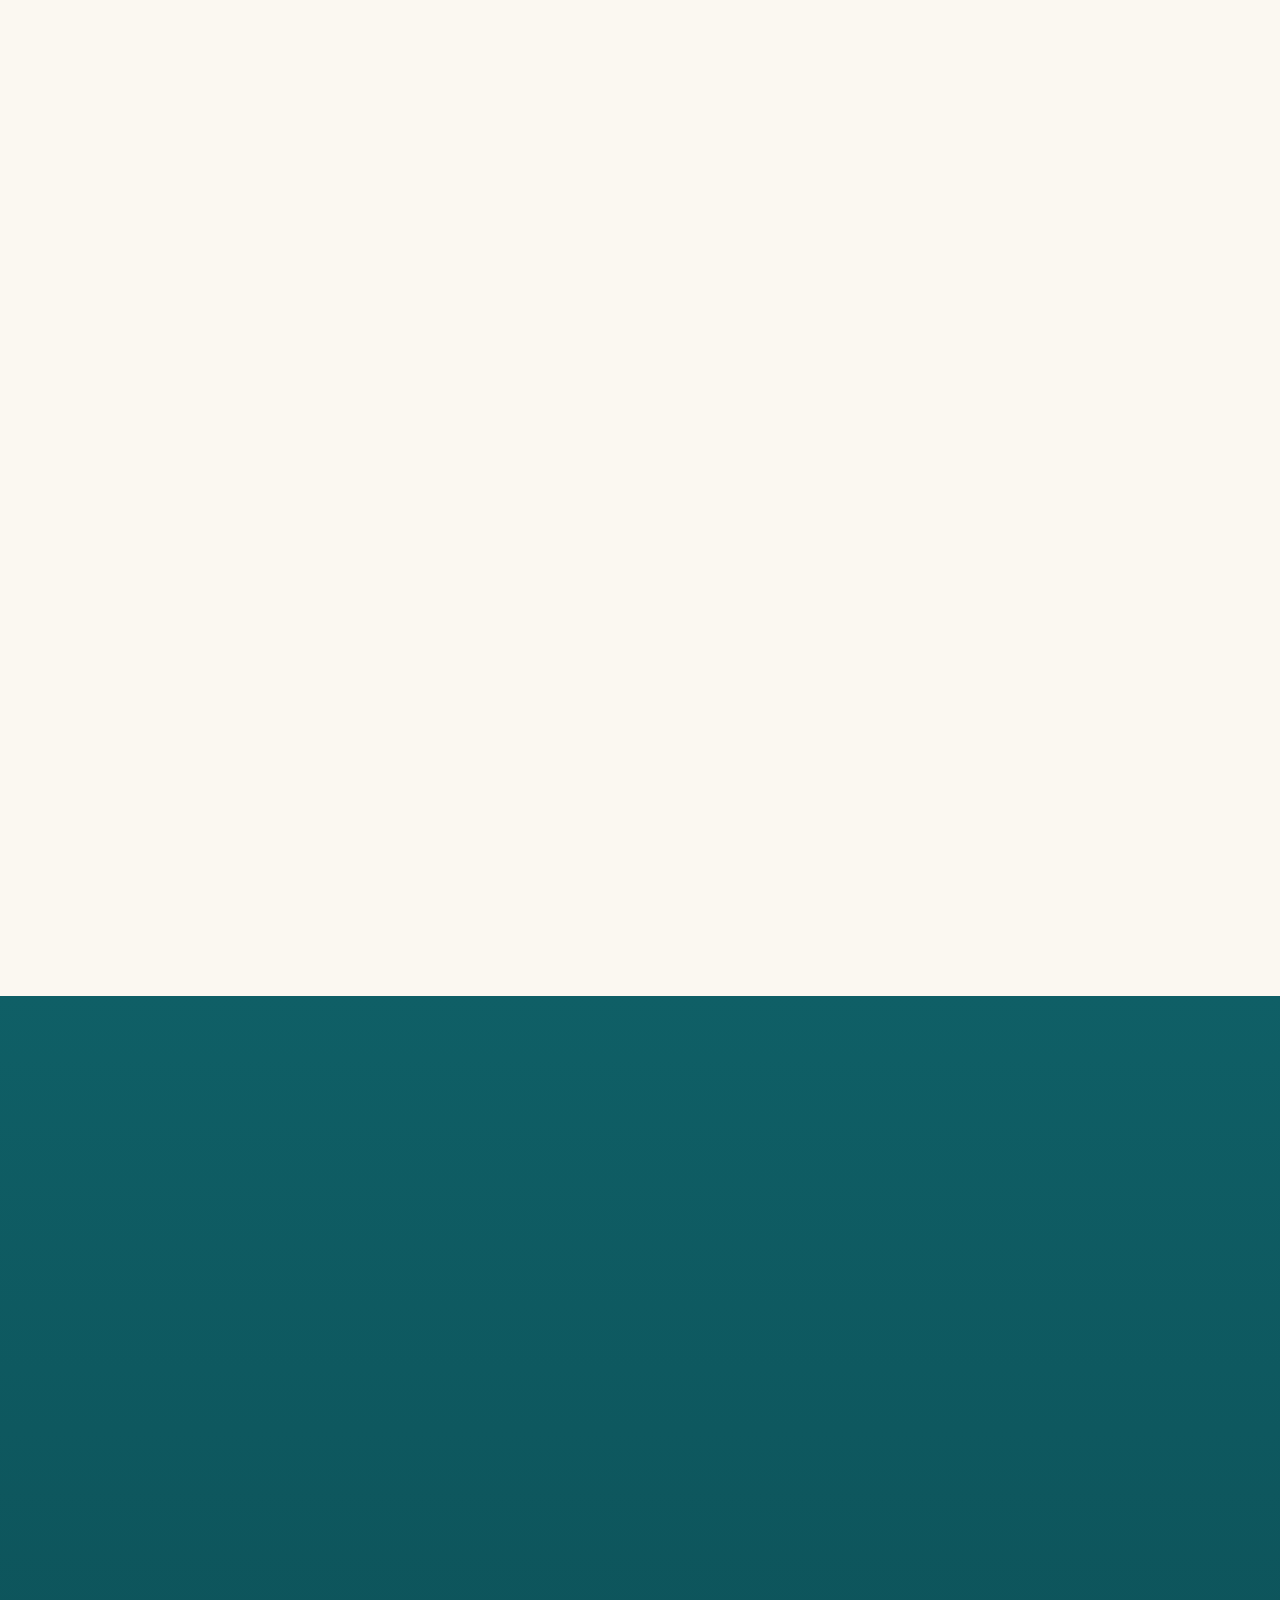
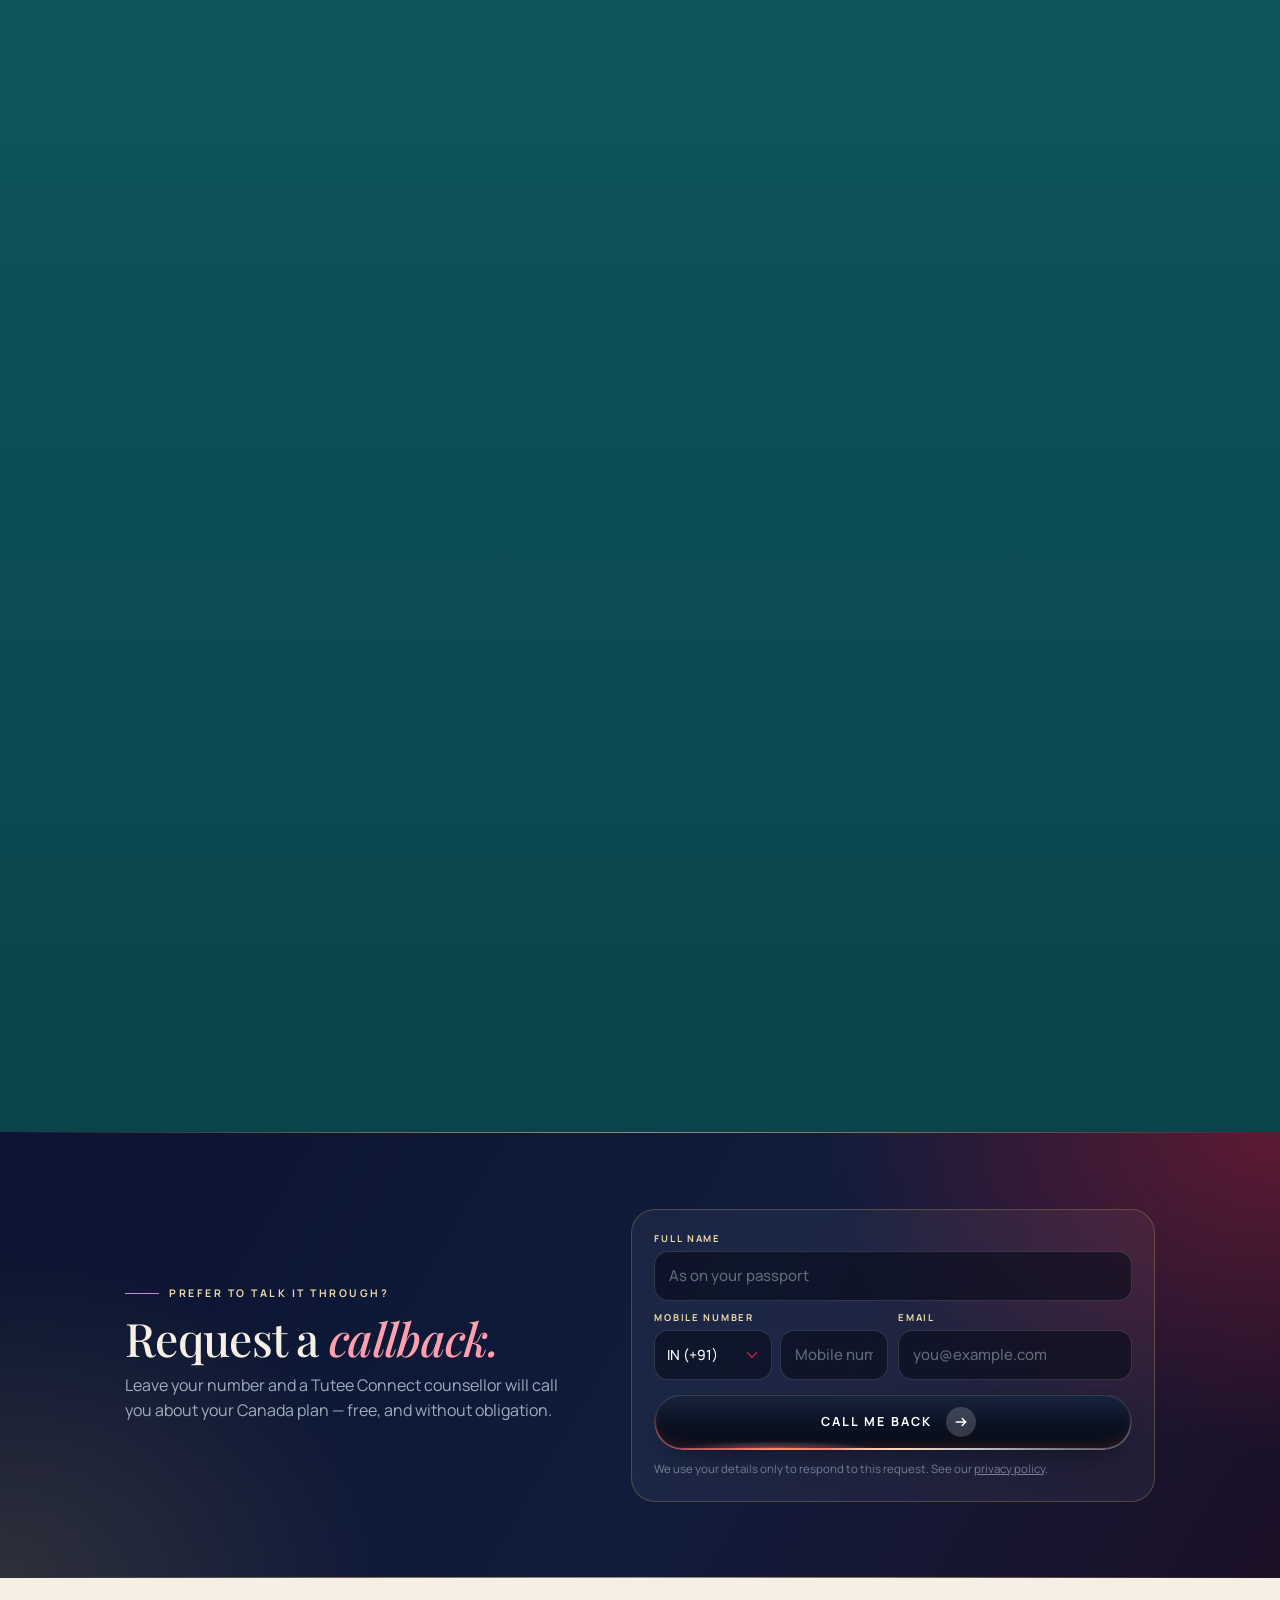
==== commit c1848732: "checking ai chatbox" ====
--- a/index.html
+++ b/index.html
@@ -686,15 +686,17 @@
 c.innerHTML='<span class="sw-ar"><svg viewBox="0 0 24 24"><path d="M5 12h14M14 7l5 5-5 5"/></svg></span><span class="sw-t">Swipe for all 5 cities</span><span class="sw-bar"><i></i></span>';r.insertAdjacentElement('afterend',c);
 function u(){var m=r.scrollWidth-r.clientWidth;c.hidden=m<6;if(c.hidden)return;c.style.setProperty('--w',Math.max(.12,r.clientWidth/r.scrollWidth).toFixed(3));c.style.setProperty('--p',(r.scrollLeft/m).toFixed(3));c.classList.toggle('end',r.scrollLeft>m-6)}
 r.addEventListener('scroll',function(){if(r.scrollLeft>6)c.classList.add('used');u()},{passive:true});addEventListener('resize',u);requestAnimationFrame(u);})();</script>
-<script>/* v133: keep the Ask Tutee bar fully in view while the phone keyboard is open */
-(function(){var i=document.querySelector("[data-ask-input]");if(!i)return;var f=i.closest("form"),vv=window.visualViewport,h=document.documentElement,t=0;
-function fit(){if(document.activeElement!==i||!vv)return;var r=f.getBoundingClientRect(),top=vv.offsetTop,bot=top+vv.height,d=0;
- if(r.bottom>bot-10)d=r.bottom-(bot-14);else if(r.top<top+10)d=r.top-(top+14)-Math.max(0,(bot-top)-r.height-28);
- if(Math.abs(d)>2)window.scrollTo(0,window.scrollY+d);}
-function settle(){clearInterval(t);var n=0;t=setInterval(function(){fit();if(++n>14)clearInterval(t);},70);}
-if("ontouchend" in window)i.addEventListener("touchend",function(e){if(document.activeElement===i)return;e.preventDefault();try{i.focus({preventScroll:true});}catch(x){i.focus();}},{passive:false});
-i.addEventListener("focus",function(){h.classList.add("kb-open");settle();});
-i.addEventListener("blur",function(){h.classList.remove("kb-open");clearInterval(t);});
-if(vv){vv.addEventListener("resize",function(){if(document.activeElement===i)settle();});}})();</script>
+<script>/* v134: while typing on a phone, the Ask Tutee bar is pinned right on top of the keyboard */
+(function(){var i=document.querySelector("[data-ask-input]");if(!i)return;var f=i.closest("form"),vv=window.visualViewport,h=document.documentElement,ph=null,raf=0;
+if(!vv||!matchMedia("(max-width:760px)").matches&&!("ontouchend" in window))return;
+function place(){raf=0;if(!f.classList.contains("kb-pin"))return;var top=vv.offsetTop+vv.height-f.offsetHeight-8;var T=Math.max(vv.offsetTop+8,top),L=vv.offsetLeft+10;f.style.width=(vv.width-20)+"px";f.style.top=T+"px";f.style.left=L+"px";var r=f.getBoundingClientRect();if(Math.abs(r.top-T)>1||Math.abs(r.left-L)>1){f.style.top=(2*T-r.top)+"px";f.style.left=(2*L-r.left)+"px";}}
+function q(){if(!raf)raf=requestAnimationFrame(place);}
+function pin(){if(f.classList.contains("kb-pin"))return;ph=document.createElement("div");ph.style.height=f.offsetHeight+"px";f.parentNode.insertBefore(ph,f);var had=document.activeElement===i;document.body.appendChild(f);if(had){try{i.focus({preventScroll:true});}catch(x){}}f.classList.add("kb-pin");h.classList.add("kb-open");place();}
+function unpin(){f.classList.remove("kb-pin");h.classList.remove("kb-open");f.style.top=f.style.left=f.style.width="";if(ph){ph.parentNode.insertBefore(f,ph);ph.remove();ph=null;}}
+i.addEventListener("touchend",function(e){if(document.activeElement===i)return;e.preventDefault();pin();try{i.focus({preventScroll:true});}catch(x){i.focus();}},{passive:false});
+i.addEventListener("focus",pin);
+i.addEventListener("blur",function(){setTimeout(function(){if(document.activeElement!==i)unpin();},50);});
+f.addEventListener("submit",function(){setTimeout(q,60);});
+vv.addEventListener("resize",q);vv.addEventListener("scroll",q);addEventListener("scroll",q,{passive:true});})();</script>
 </body>
 </html>
--- a/assets/canada/css/royal.css
+++ b/assets/canada/css/royal.css
@@ -3743,3 +3743,6 @@
 /* v132: AI chat input stays put when the keyboard opens on phones */
 .ask-in input{font-size:16px!important}
 html.kb-open .mbar{opacity:0!important;pointer-events:none!important;transform:translateY(120%)!important}
+
+/* v134: Ask Tutee bar pinned above the phone keyboard while typing */
+.ask-in.kb-pin{position:fixed!important;z-index:9999!important;margin:0!important;transform:none!important;box-shadow:0 10px 40px rgba(0,0,0,.45)}
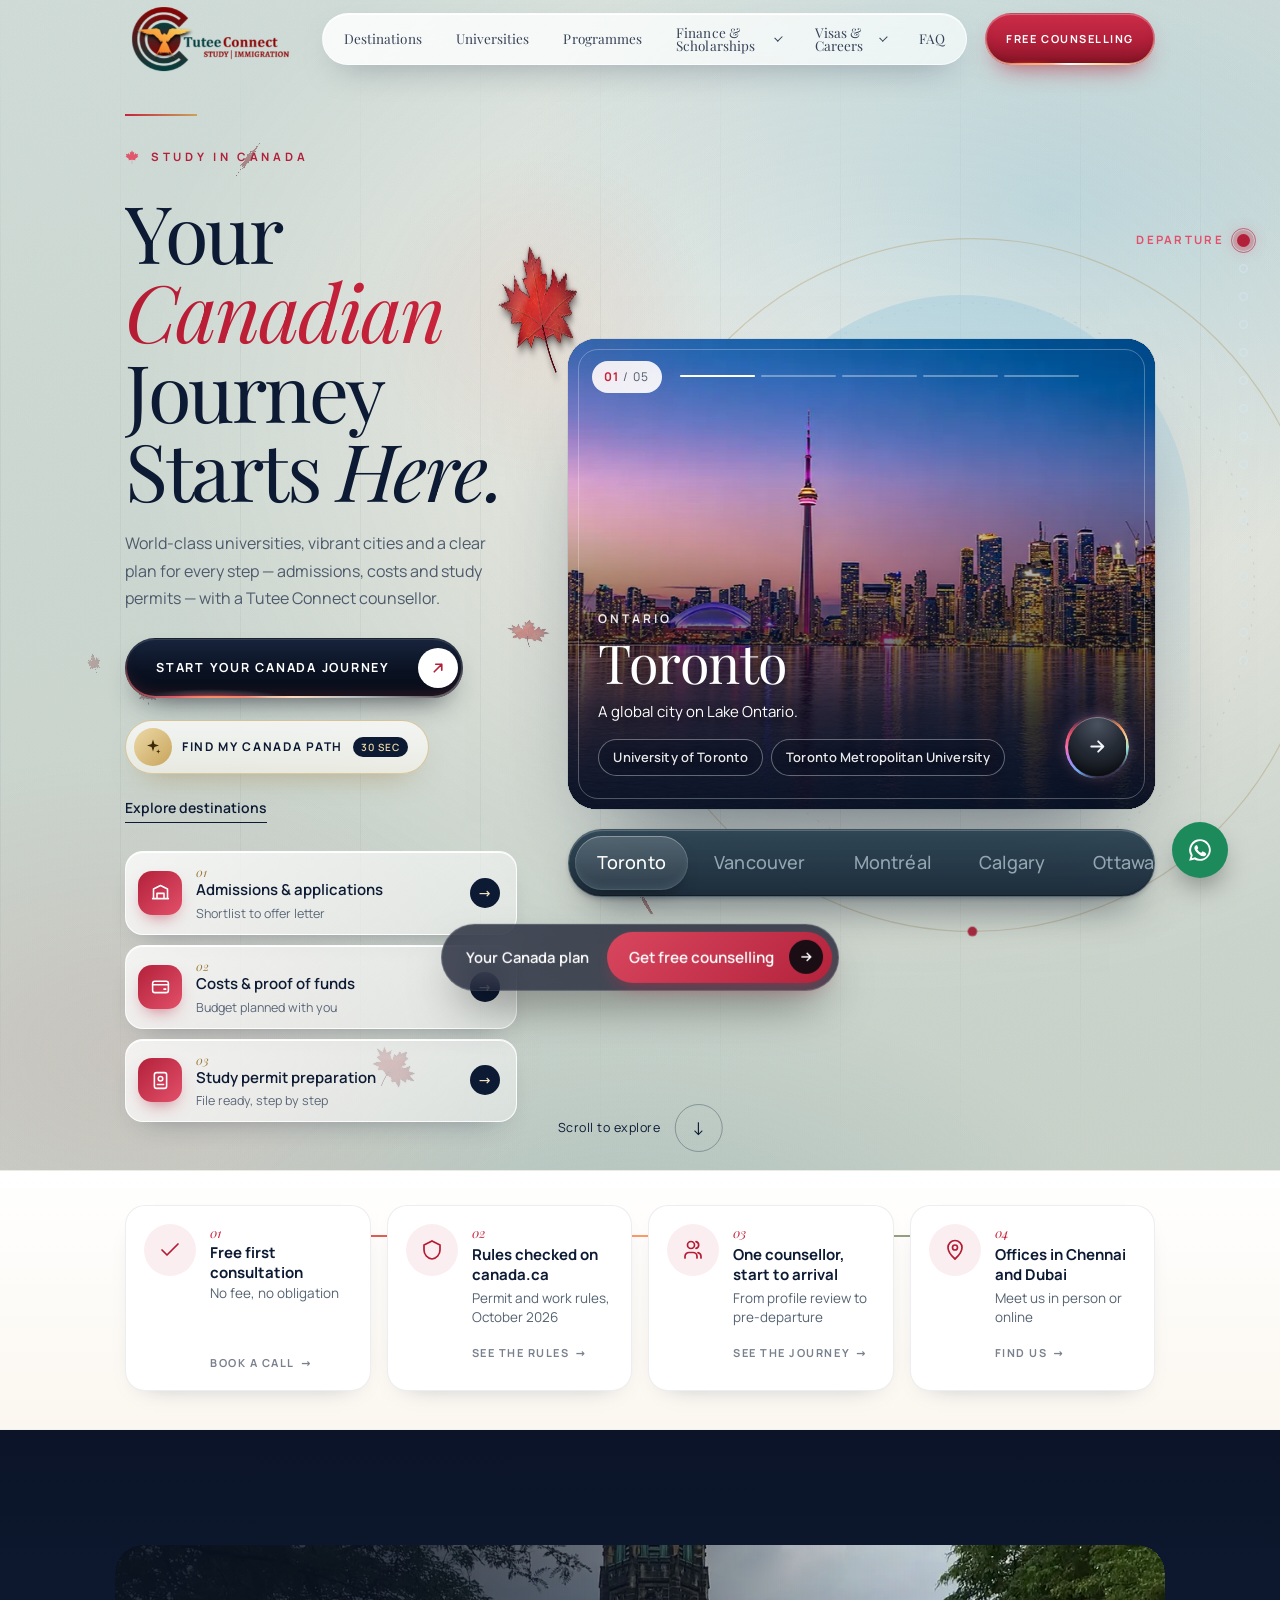
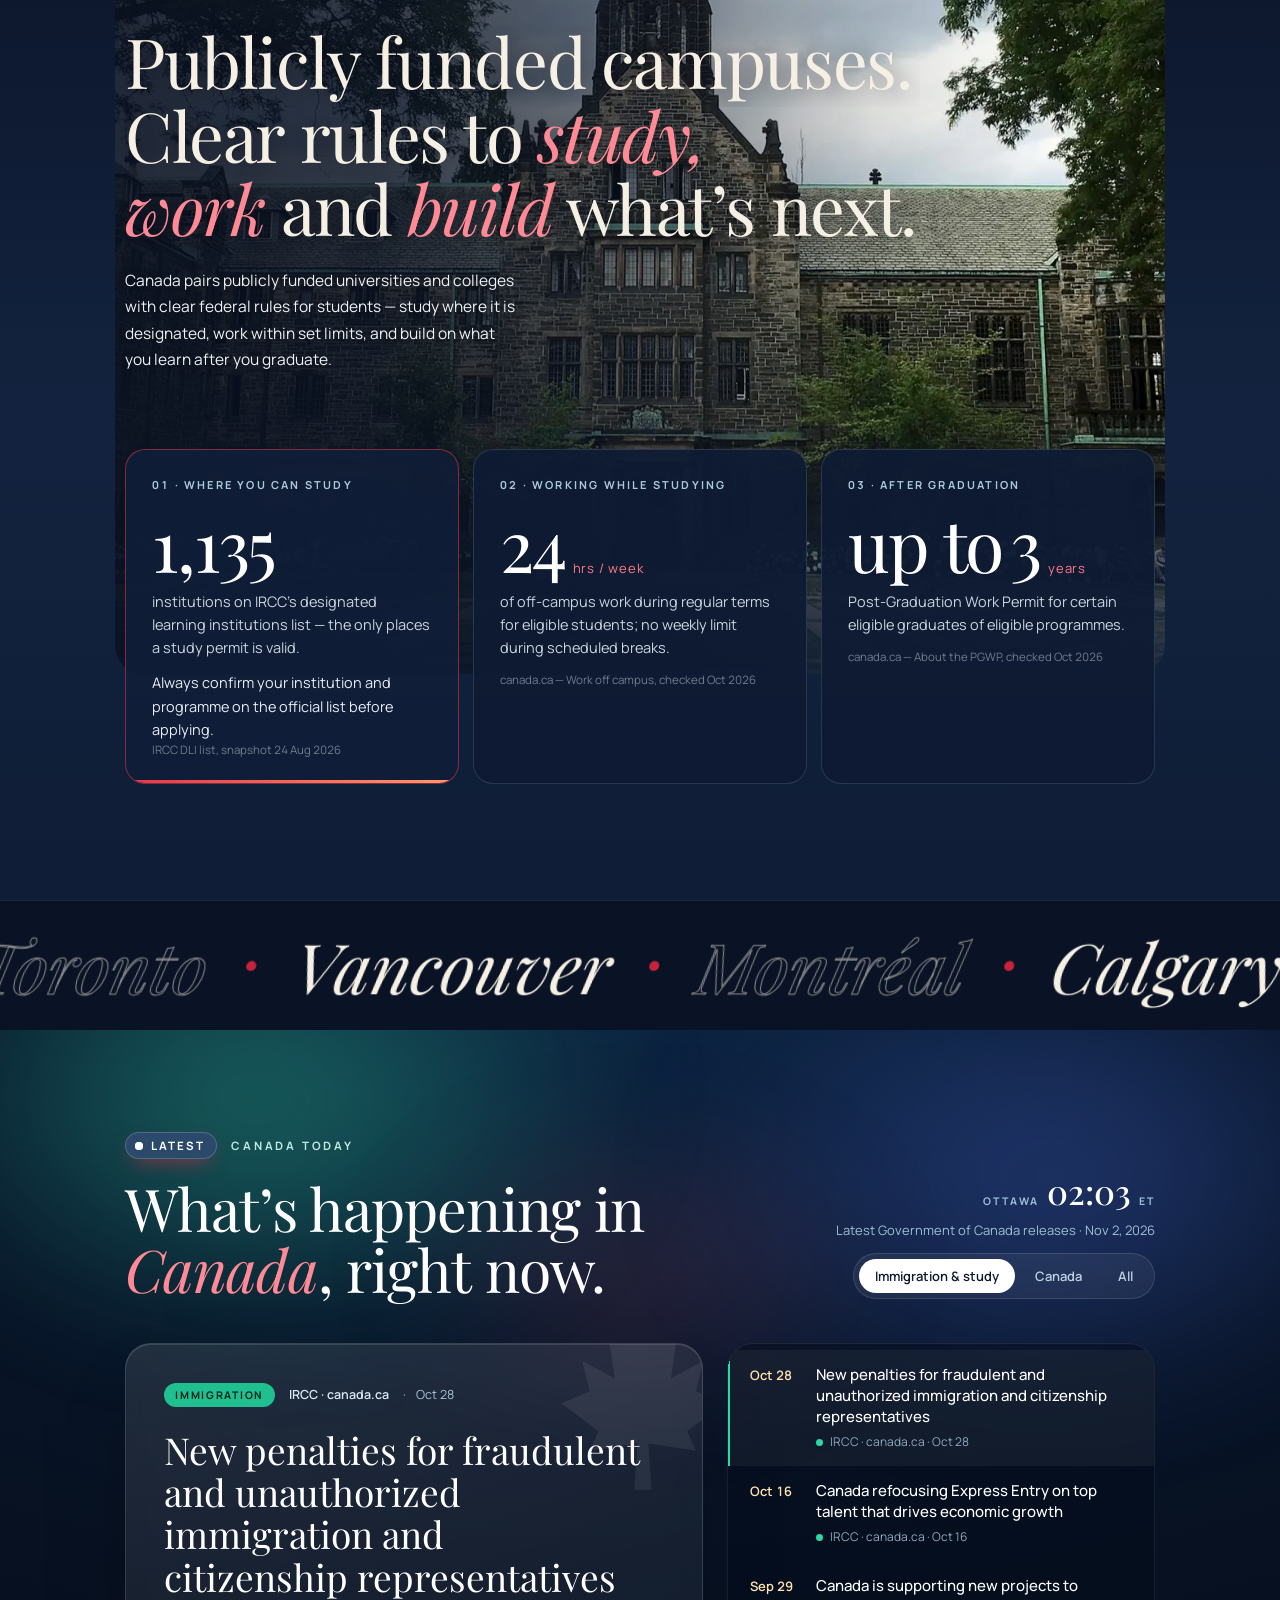
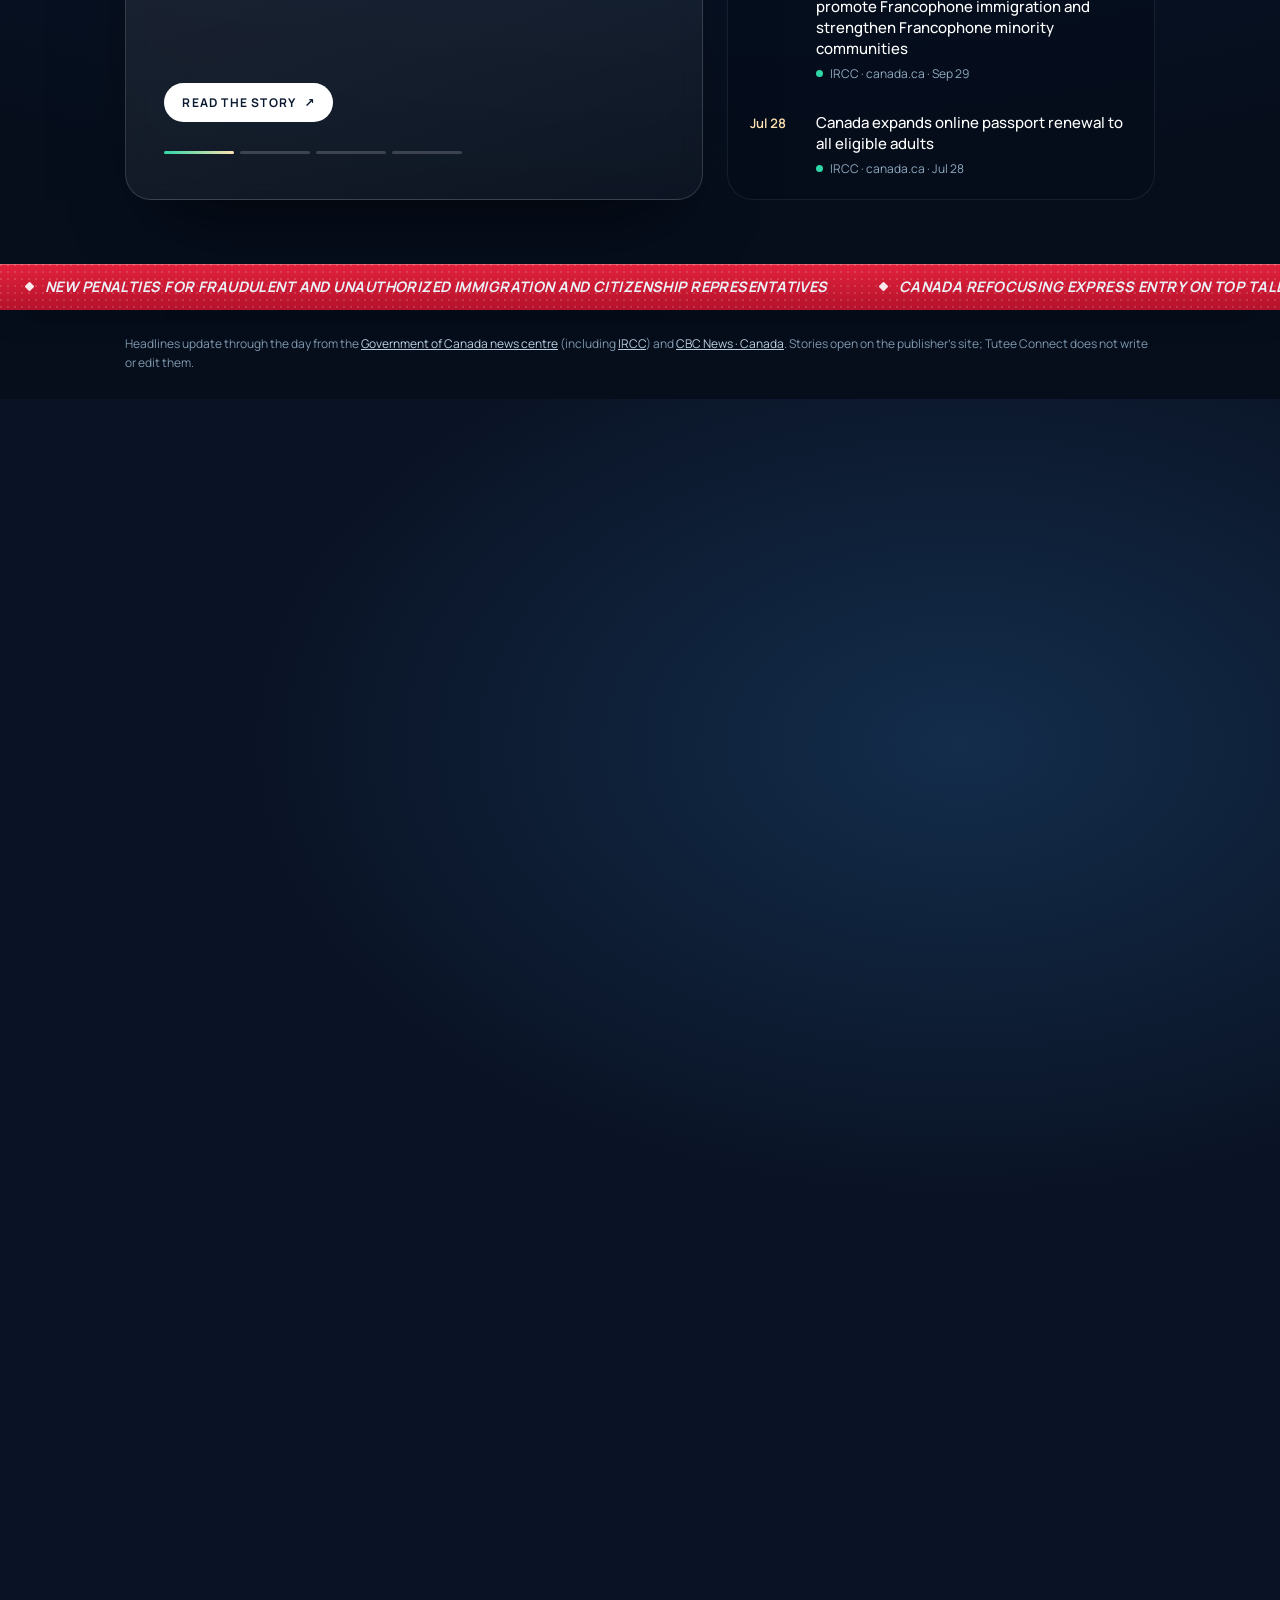
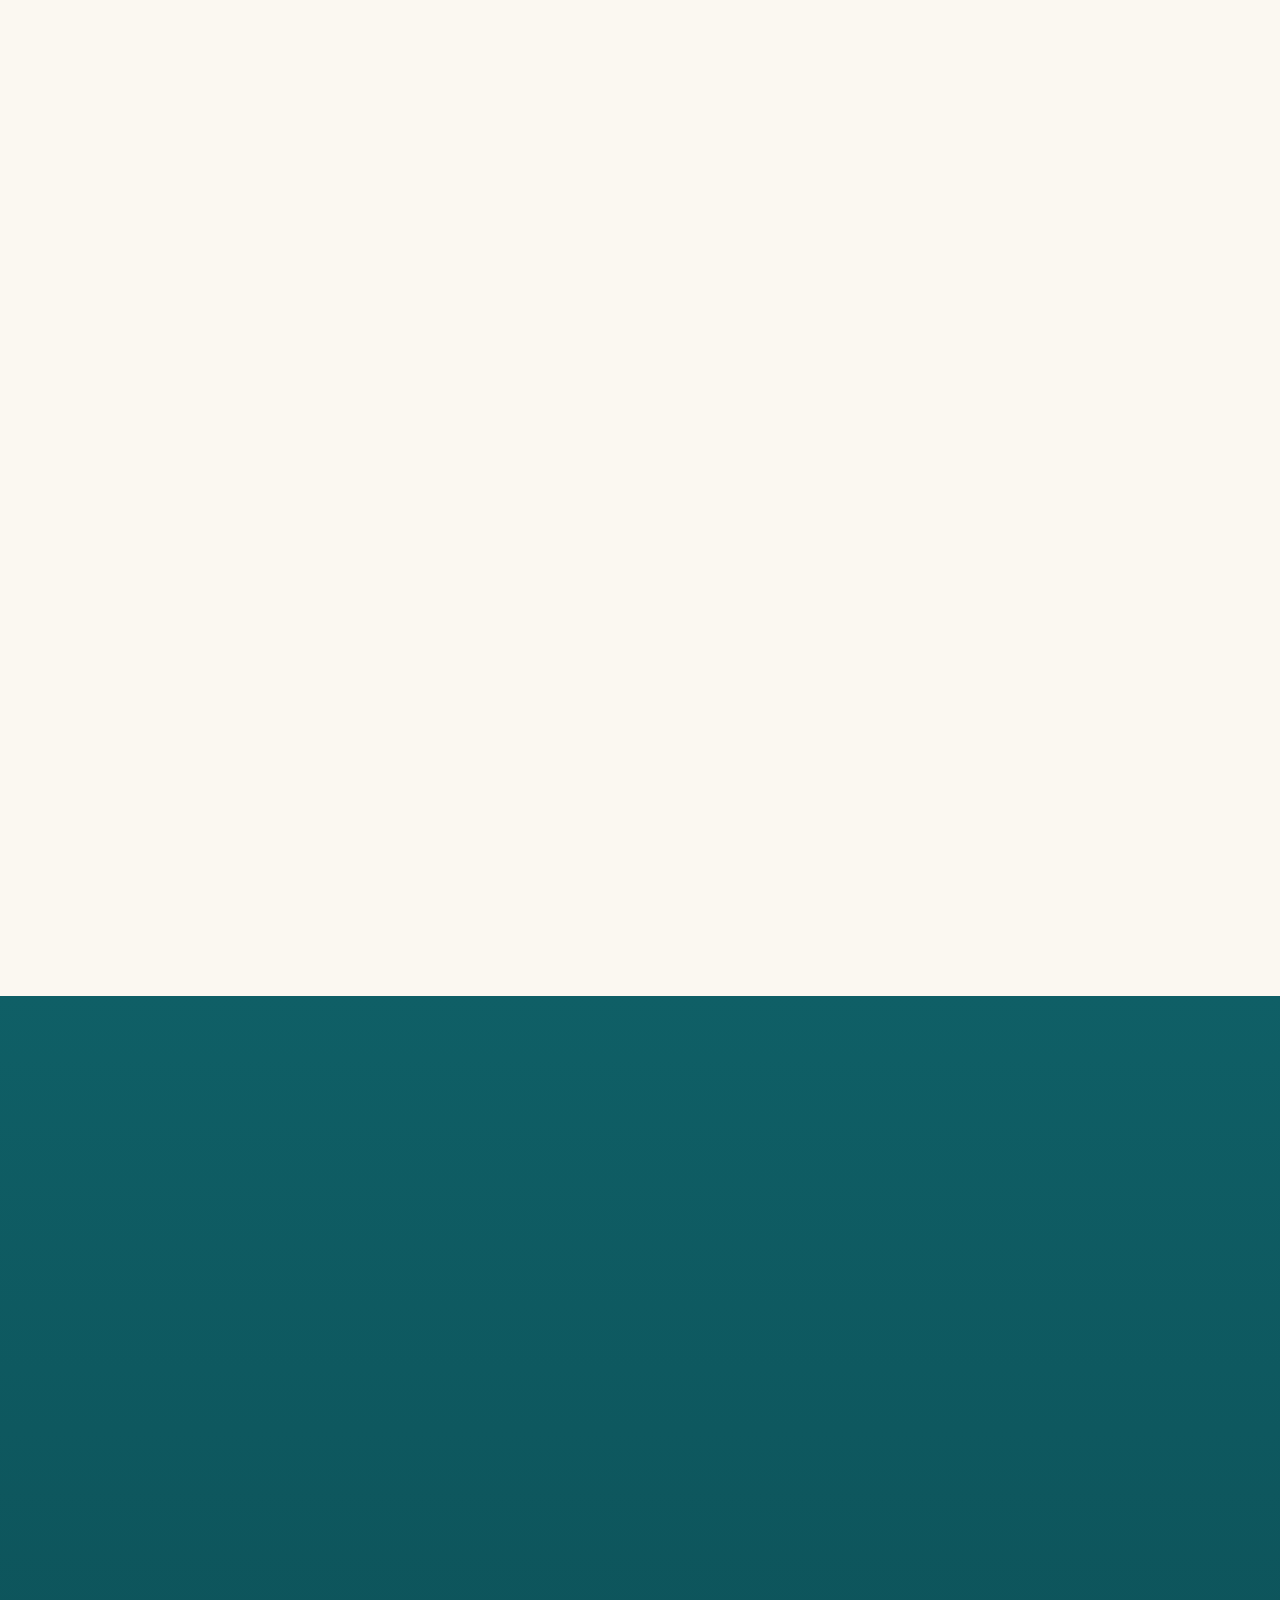
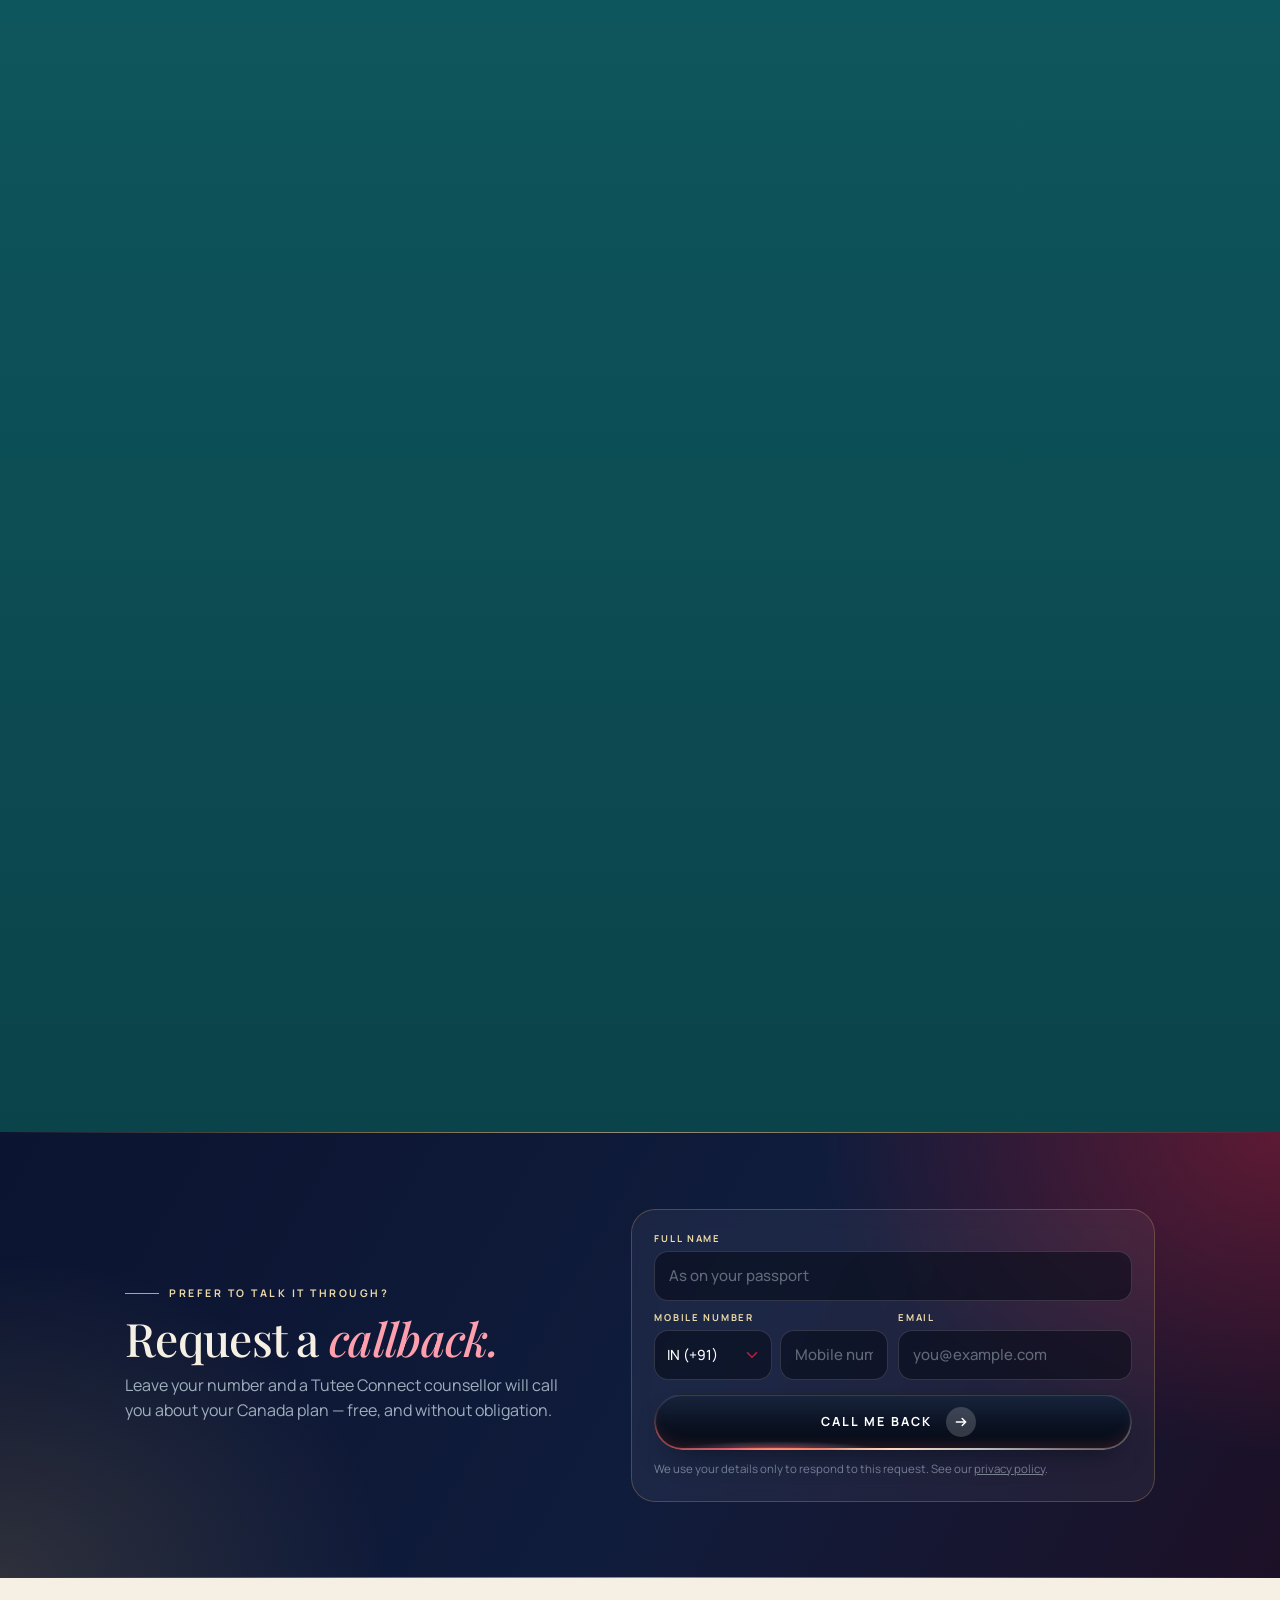
==== commit 6463d64a: "CTA changes" ====
--- a/index.html
+++ b/index.html
@@ -698,5 +698,10 @@
 i.addEventListener("blur",function(){setTimeout(function(){if(document.activeElement!==i)unpin();},50);});
 f.addEventListener("submit",function(){setTimeout(q,60);});
 vv.addEventListener("resize",q);vv.addEventListener("scroll",q);addEventListener("scroll",q,{passive:true});})();</script>
+<div class="cpill" data-cpill aria-hidden="true"><span>Your Canada plan</span><a href="#contact" tabindex="-1">Get free counselling <i aria-hidden="true"><svg width="16" height="16" viewBox="0 0 24 24" fill="none" stroke="currentColor" stroke-width="2.2"><path d="M5 12h14M13 6l6 6-6 6"/></svg></i></a></div>
+<script>/* v135: floating "Your Canada plan" pill (desktop) — appears after the hero, hides at the form */
+(function(){var p=document.querySelector("[data-cpill]");if(!p)return;var a=p.querySelector("a"),c=document.getElementById("contact"),q=0;
+function u(){q=0;var r=c?c.getBoundingClientRect():null,on=scrollY>innerHeight*.7&&!(r&&r.top<innerHeight*.85&&r.bottom>80);p.classList.toggle("on",on);p.setAttribute("aria-hidden",on?"false":"true");a.tabIndex=on?0:-1;}
+addEventListener("scroll",function(){if(!q)q=requestAnimationFrame(u);},{passive:true});addEventListener("resize",u);u();})();</script>
 </body>
 </html>
--- a/assets/canada/css/royal.css
+++ b/assets/canada/css/royal.css
@@ -3746,3 +3746,16 @@
 
 /* v134: Ask Tutee bar pinned above the phone keyboard while typing */
 .ask-in.kb-pin{position:fixed!important;z-index:9999!important;margin:0!important;transform:none!important;box-shadow:0 10px 40px rgba(0,0,0,.45)}
+
+/* v135: floating "Your Canada plan" CTA pill (desktop/tablet), styled after the Germany page */
+.cpill{position:fixed;left:50%;bottom:1.4rem;z-index:60;display:flex;align-items:center;gap:1.1rem;padding:.4rem .4rem .4rem 1.5rem;border-radius:999px;background:rgba(14,18,40,.72);color:#fff;-webkit-backdrop-filter:blur(20px) saturate(1.5);backdrop-filter:blur(20px) saturate(1.5);border:1px solid rgba(255,255,255,.16);box-shadow:0 24px 50px -18px rgba(0,0,0,.6);transform:translate(-50%,170%);transition:transform .7s cubic-bezier(.2,.8,.2,1)}
+.cpill.on{transform:translate(-50%,0)}
+.cpill>span{font-weight:600;font-size:.92rem;white-space:nowrap;letter-spacing:.01em}
+.cpill a{display:inline-flex;align-items:center;gap:.9rem;padding:.55rem .55rem .55rem 1.4rem;border-radius:999px;background:linear-gradient(135deg,#d9475f,#b3233b);color:#fff;font-weight:600;font-size:.95rem;text-decoration:none;white-space:nowrap;box-shadow:0 8px 20px -8px rgba(200,40,70,.7);transition:transform .25s,filter .25s}
+.cpill a:hover{transform:translateY(-1px);filter:brightness(1.07)}
+.cpill a:active{transform:scale(.97)}
+.cpill a i{display:grid;place-items:center;width:34px;height:34px;border-radius:50%;background:#1a0d14;color:#fff;transition:transform .25s}
+.cpill a:hover i{transform:translateX(3px)}
+.cpill a:focus-visible{outline:2px solid #fff;outline-offset:3px}
+@media(max-width:760px){.cpill{display:none}}
+@media(prefers-reduced-motion:reduce){.cpill{transition:none}}
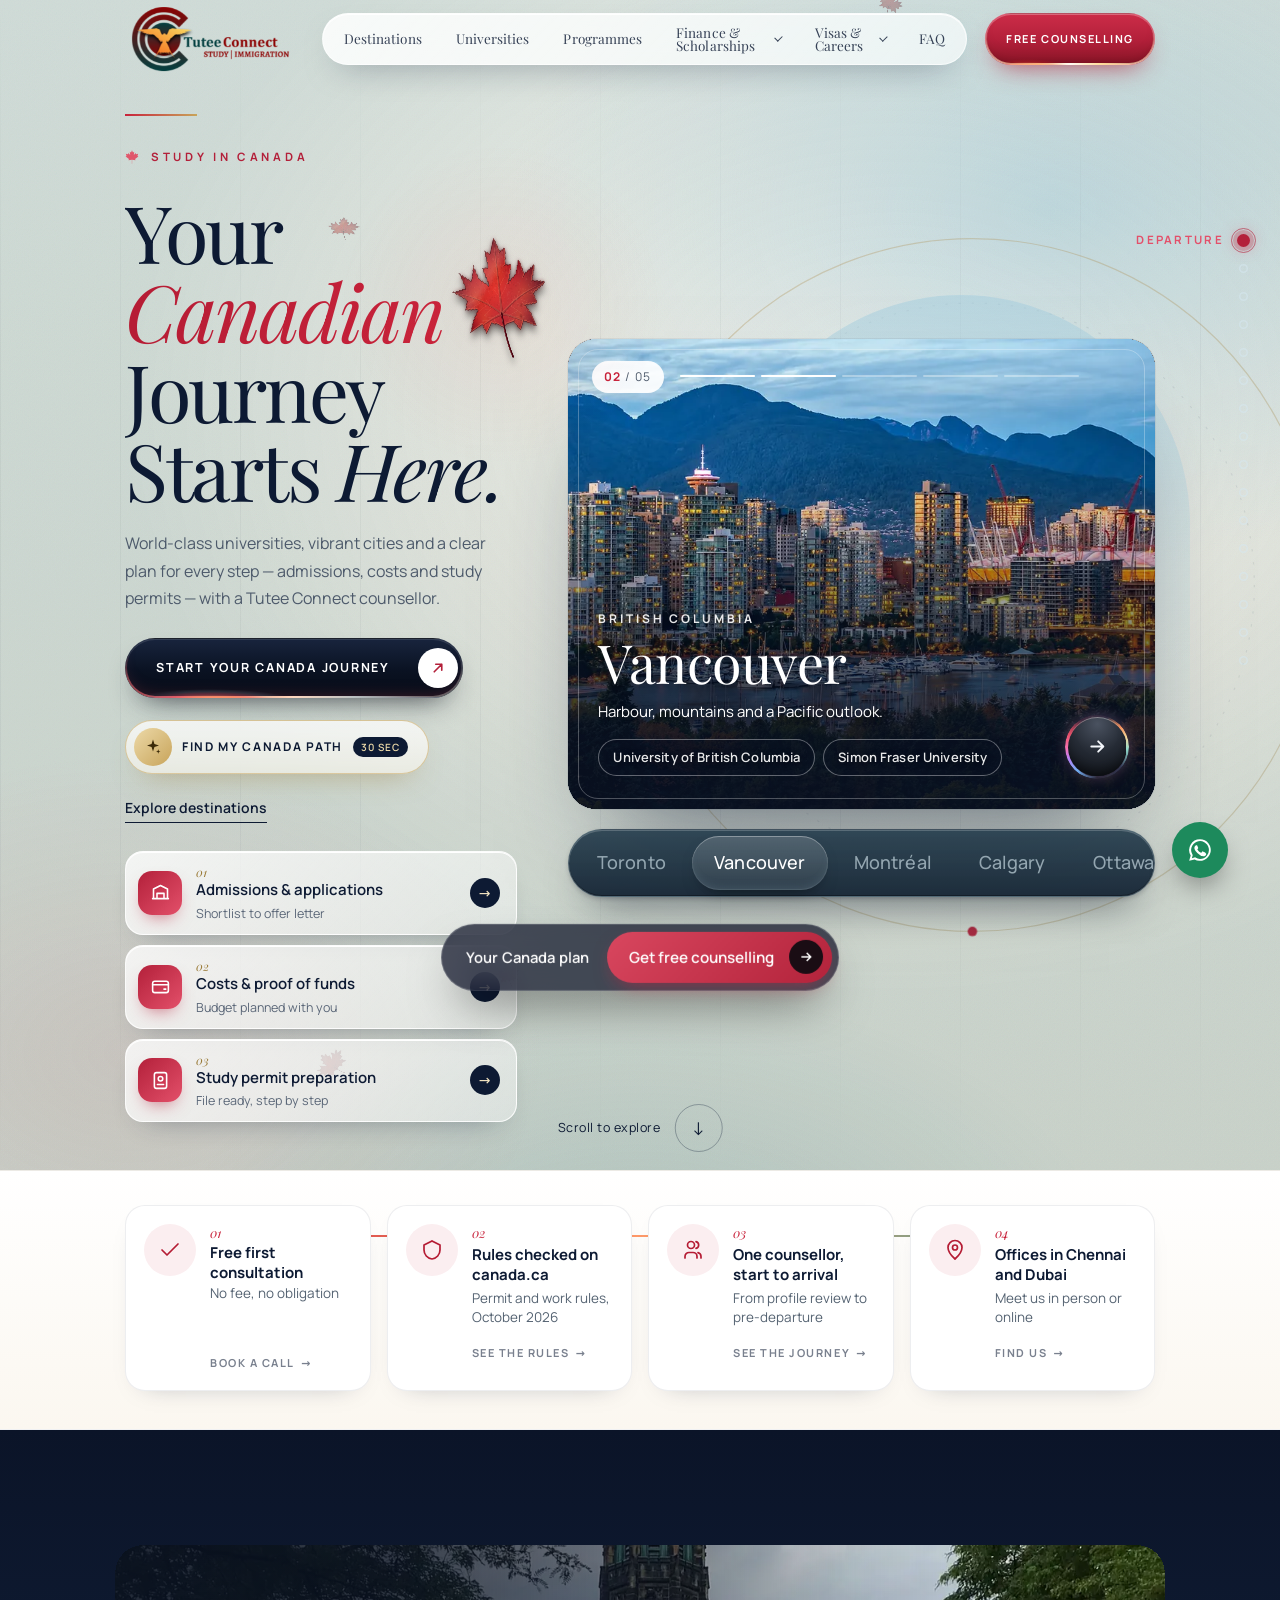
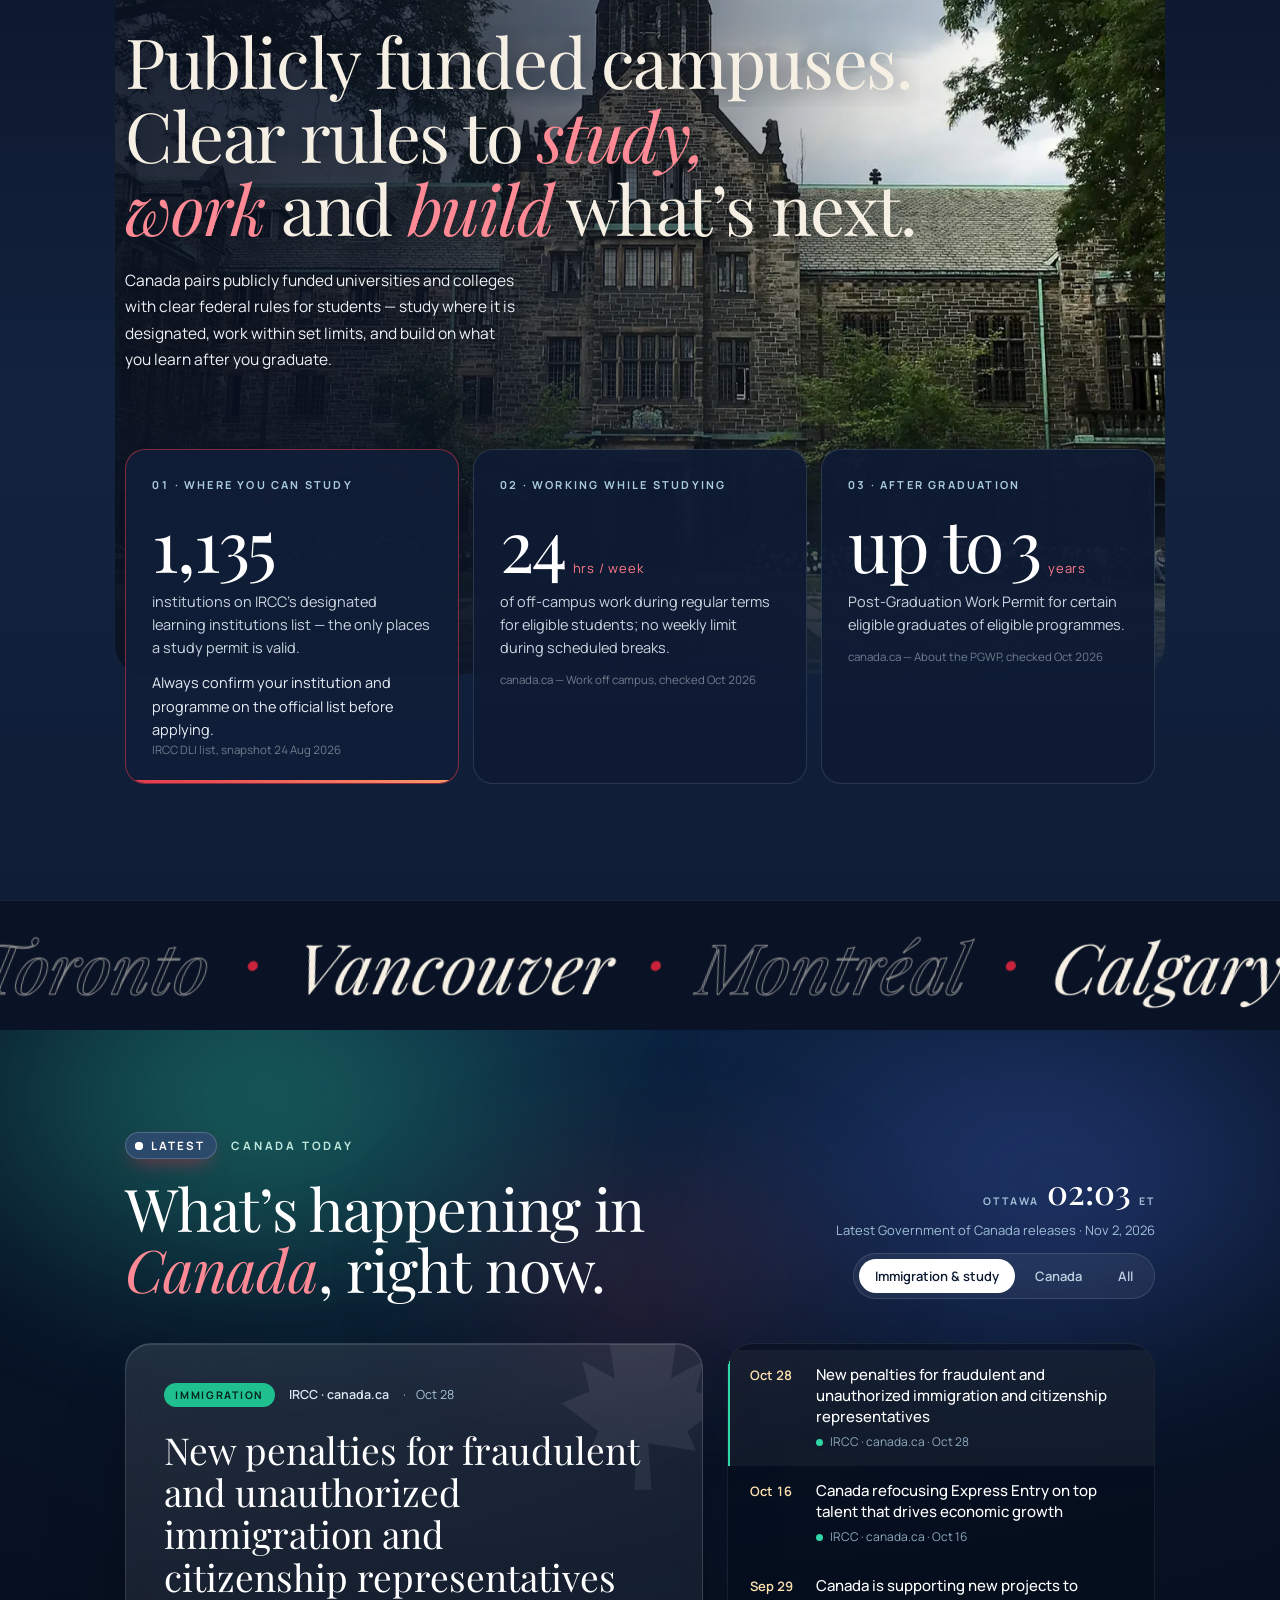
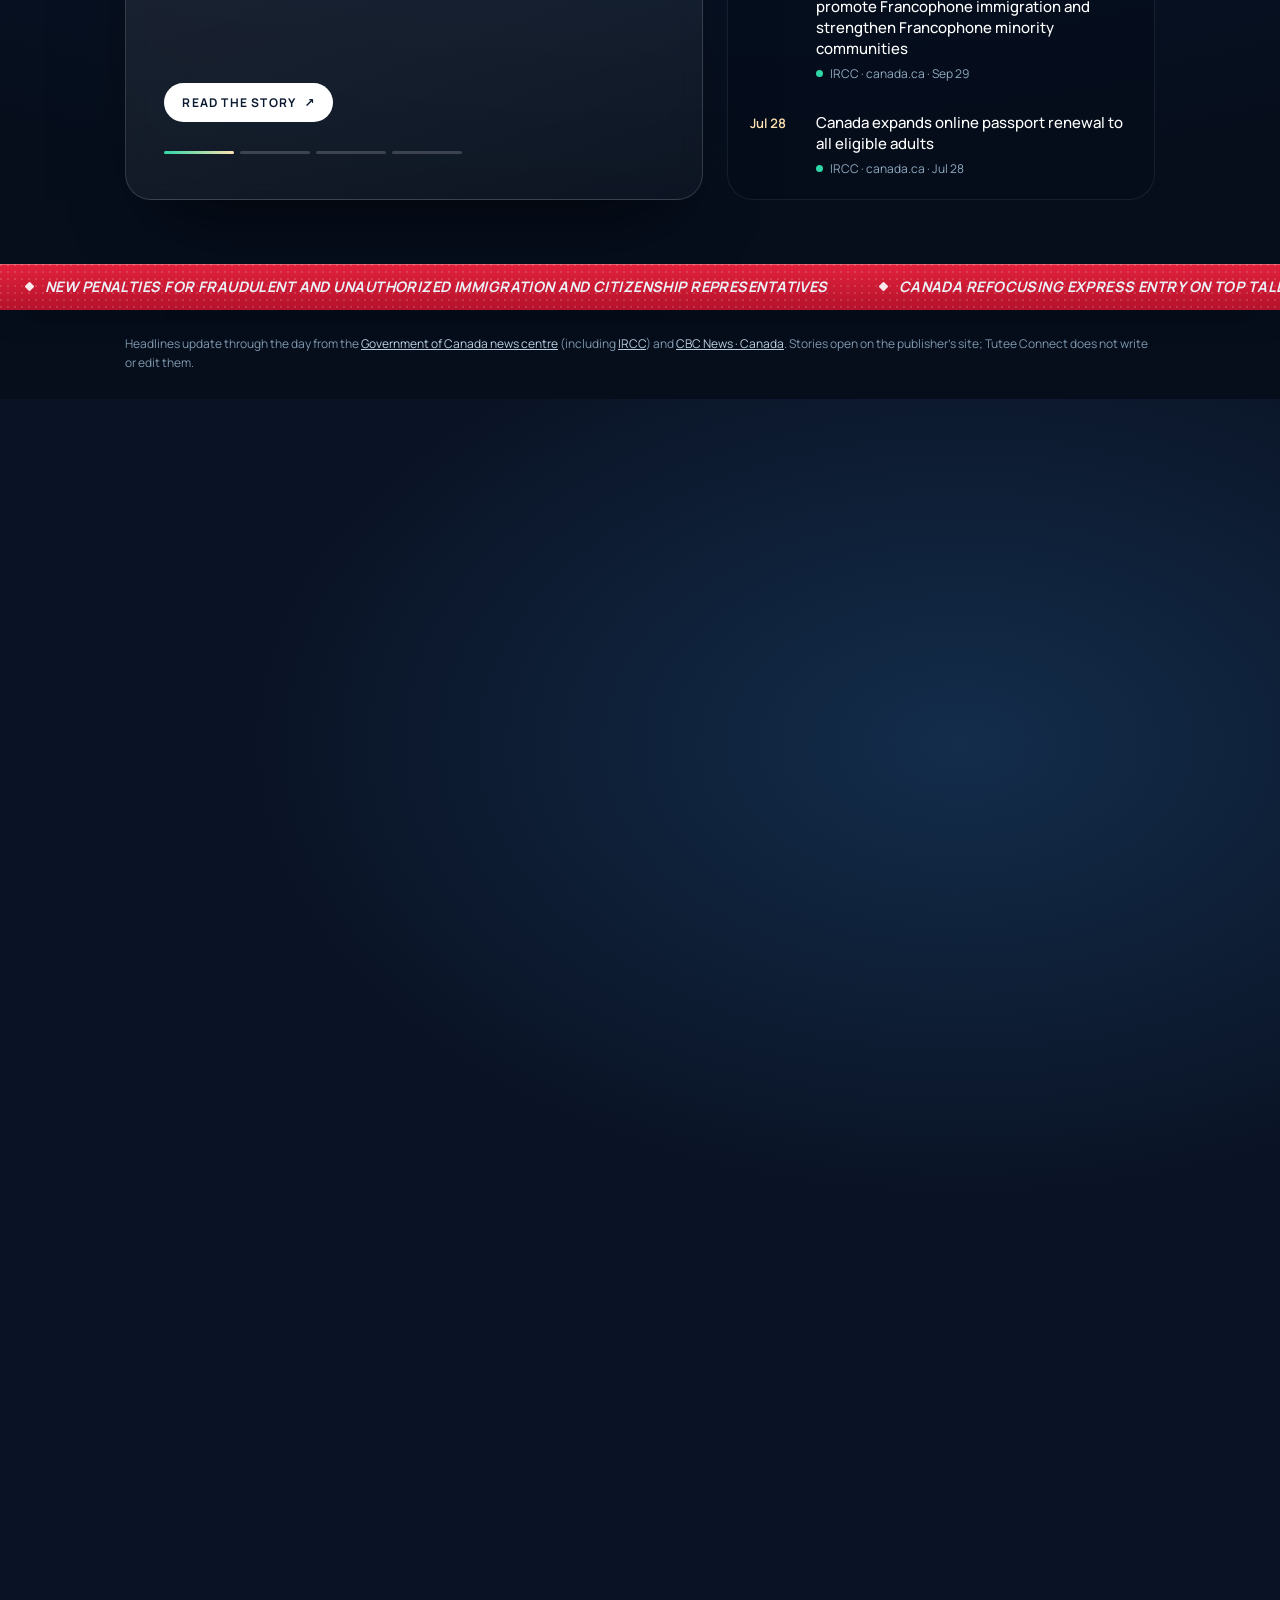
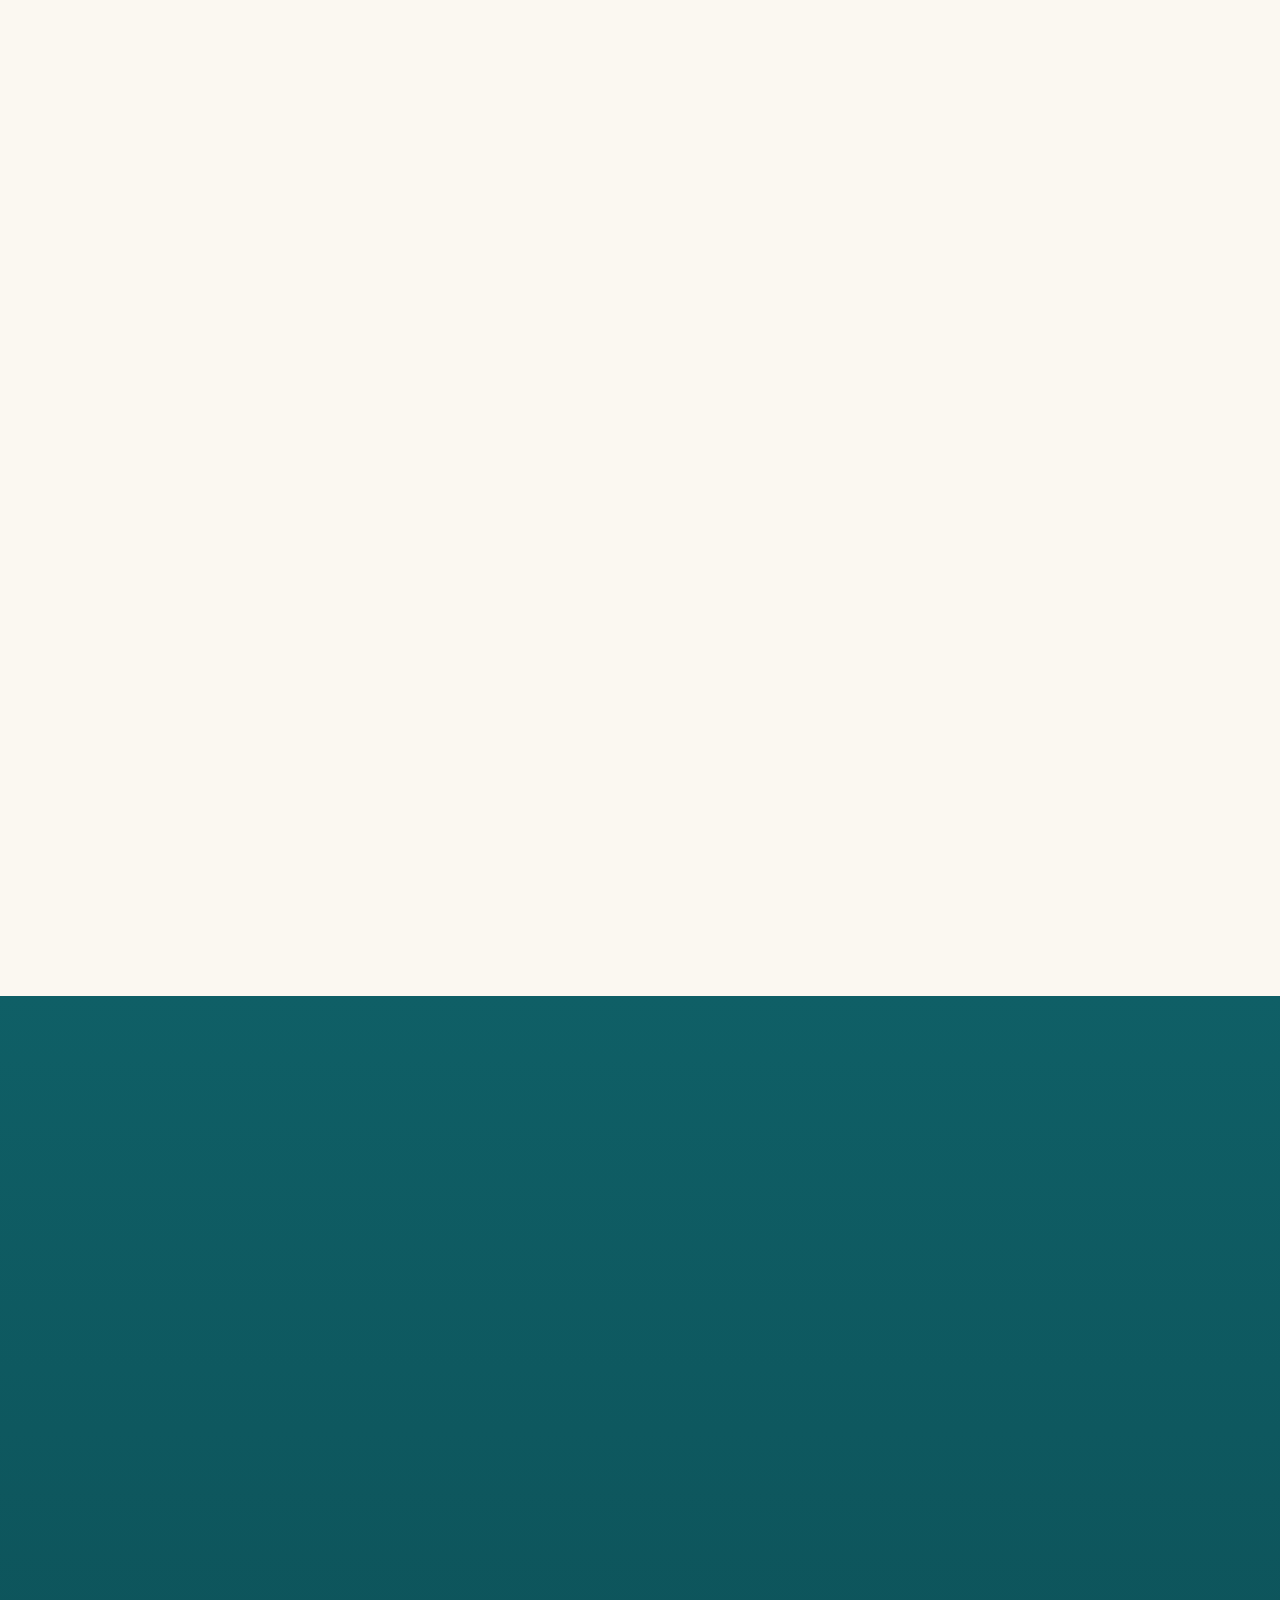
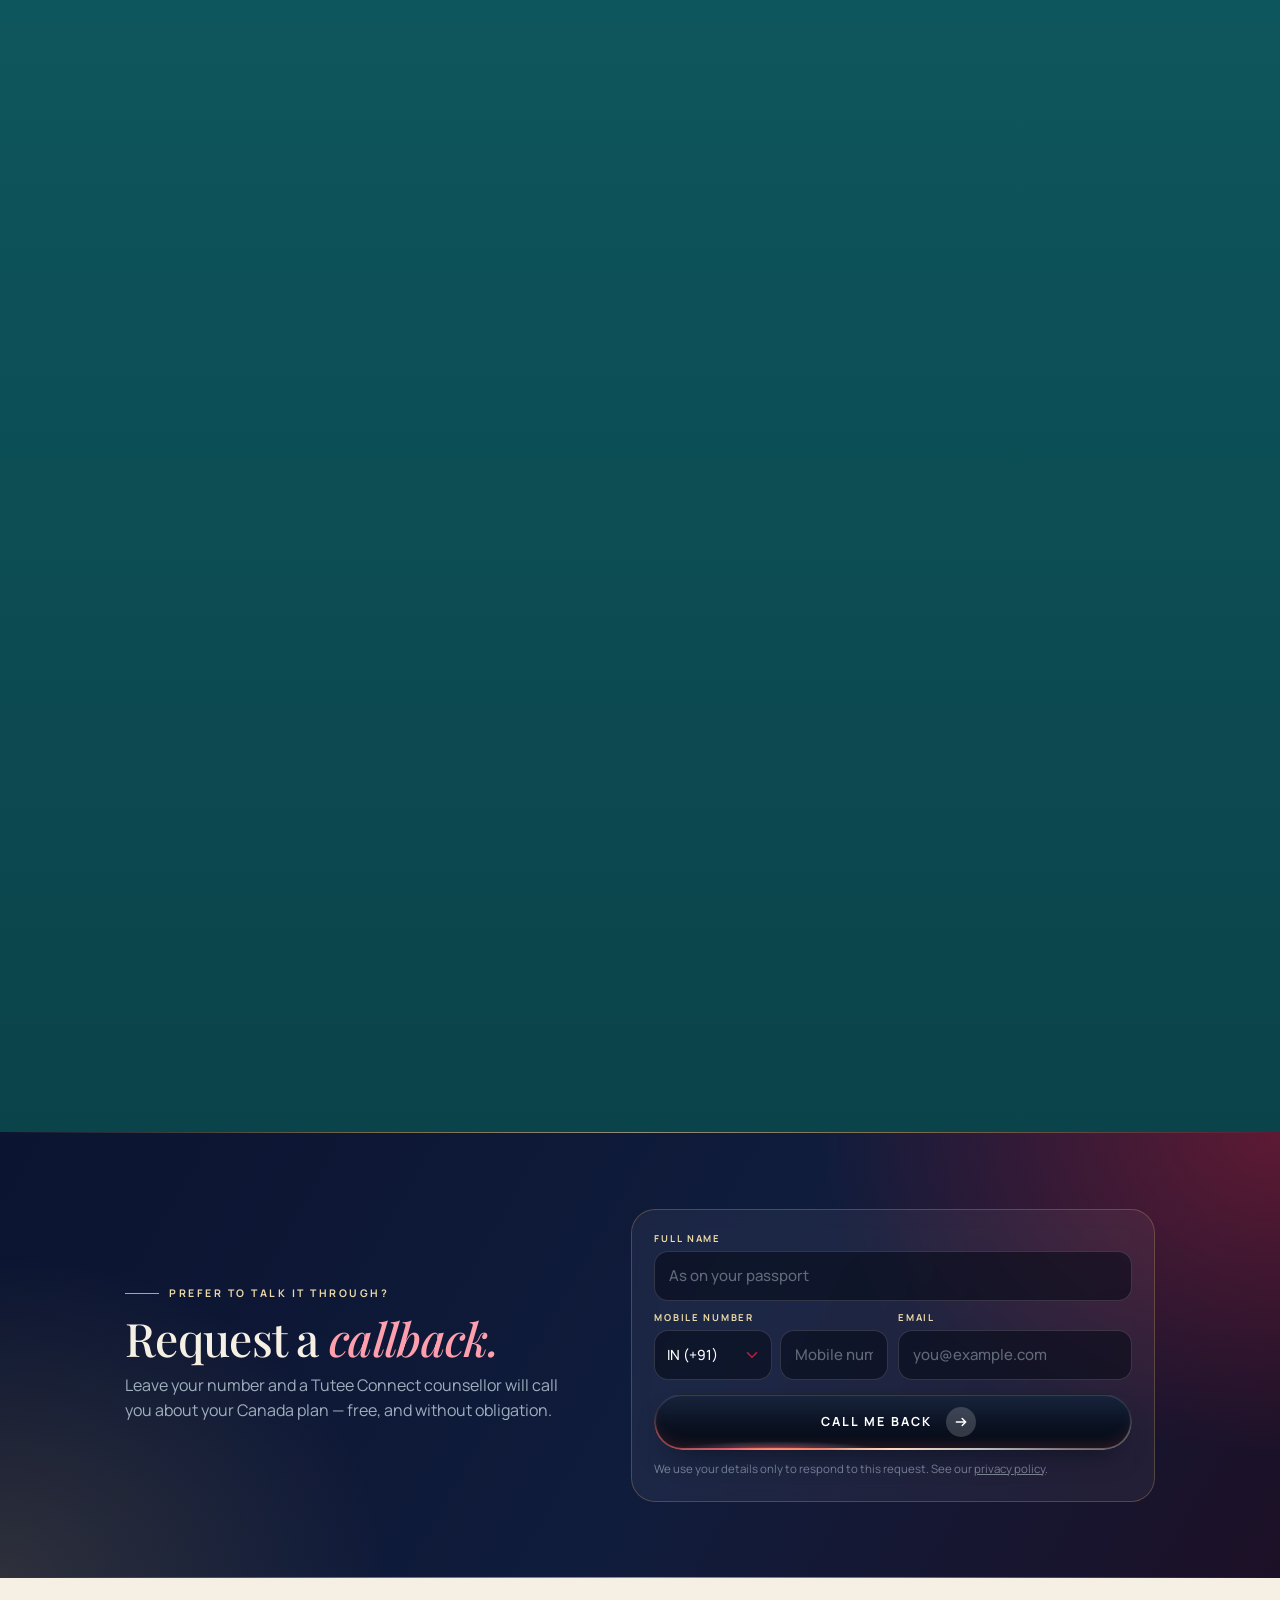
==== commit 420f28a5: "CTA correction" ====
--- a/index.html
+++ b/index.html
@@ -10,7 +10,7 @@
 <link rel="preload" as="font" type="font/woff2" href="./assets/canada/fonts/playfair-display-latin-400-normal.woff2" crossorigin>
 <link rel="preload" as="font" type="font/woff2" href="./assets/canada/fonts/manrope-latin-500-normal.woff2" crossorigin>
 <link rel="preload" as="image" href="./assets/img/cities/toronto.webp" imagesrcset="./assets/img/cities/toronto-m.webp 960w, ./assets/img/cities/toronto-l.webp 1280w, ./assets/img/cities/toronto.webp 1920w" imagesizes="(max-width: 760px) 97vw, (max-width: 999px) 100vw, (max-width: 1100px) 55vw, 700px" fetchpriority="high">
-<link rel="stylesheet" href="./assets/canada/css/royal.css">
+<link rel="stylesheet" href="./assets/canada/css/royal.css?v=135">
 <style>
 /* v119 · working-while-studying figures with visuals */
 .wf2{gap:18px!important;border:0!important}
@@ -667,19 +667,19 @@
 
 <script>/* instant first view (royal.css v129): show the hero copy as soon as the page is parsed instead of waiting for every script */(function(){var b=document.body;b.classList.add("loaded");[].forEach.call(document.querySelectorAll("[data-hero-title] .ln"),function(l){l.classList.add("in")});var h=document.querySelector("[data-hero]");if(h)h.classList.add("revealed");var L=document.querySelector("[data-loader]");if(L){L.classList.add("gone");setTimeout(function(){L.hidden=true},500)}})();</script>
 <script src="./assets/js/universities-data.js" defer></script>
-<script src="./assets/canada/js/leaf.js" defer></script>
-<script src="./assets/canada/js/royal.js" defer></script>
-<script src="./assets/canada/js/select.js" defer></script>
-<script src="./assets/canada/js/heroleaves.js" defer></script>
-<script src="./assets/canada/js/ask.js" defer></script>
-<script src="./assets/canada/js/askwave.js" defer></script>
-<script src="./assets/canada/js/skyline.js" defer></script>
-<script src="./assets/canada/js/menu.js" defer></script>
-<script src="./assets/canada/js/lux.js" defer></script>
-<script src="./assets/canada/js/perf.js" defer></script>
-<script src="./assets/canada/js/testimonials.js" defer></script>
-<script src="./assets/canada/js/journeycard.js" defer></script>
-<script src="./assets/canada/js/news.js" defer></script>
+<script src="./assets/canada/js/leaf.js?v=135" defer></script>
+<script src="./assets/canada/js/royal.js?v=135" defer></script>
+<script src="./assets/canada/js/select.js?v=135" defer></script>
+<script src="./assets/canada/js/heroleaves.js?v=135" defer></script>
+<script src="./assets/canada/js/ask.js?v=135" defer></script>
+<script src="./assets/canada/js/askwave.js?v=135" defer></script>
+<script src="./assets/canada/js/skyline.js?v=135" defer></script>
+<script src="./assets/canada/js/menu.js?v=135" defer></script>
+<script src="./assets/canada/js/lux.js?v=135" defer></script>
+<script src="./assets/canada/js/perf.js?v=135" defer></script>
+<script src="./assets/canada/js/testimonials.js?v=135" defer></script>
+<script src="./assets/canada/js/journeycard.js?v=135" defer></script>
+<script src="./assets/canada/js/news.js?v=135" defer></script>
 
 <script>(function(){var w=document.querySelector('.wf2');if(!w)return;if(!('IntersectionObserver'in window)){w.classList.add('in');return}new IntersectionObserver(function(e,o){if(e[0].isIntersecting){w.classList.add('in');o.disconnect()}},{threshold:.3}).observe(w)})();</script>
 <script>(function(){var r=document.querySelector('[data-cpc]');if(!r)return;var c=document.createElement('div');c.className='sw-cue dark';c.setAttribute('aria-hidden','true');
